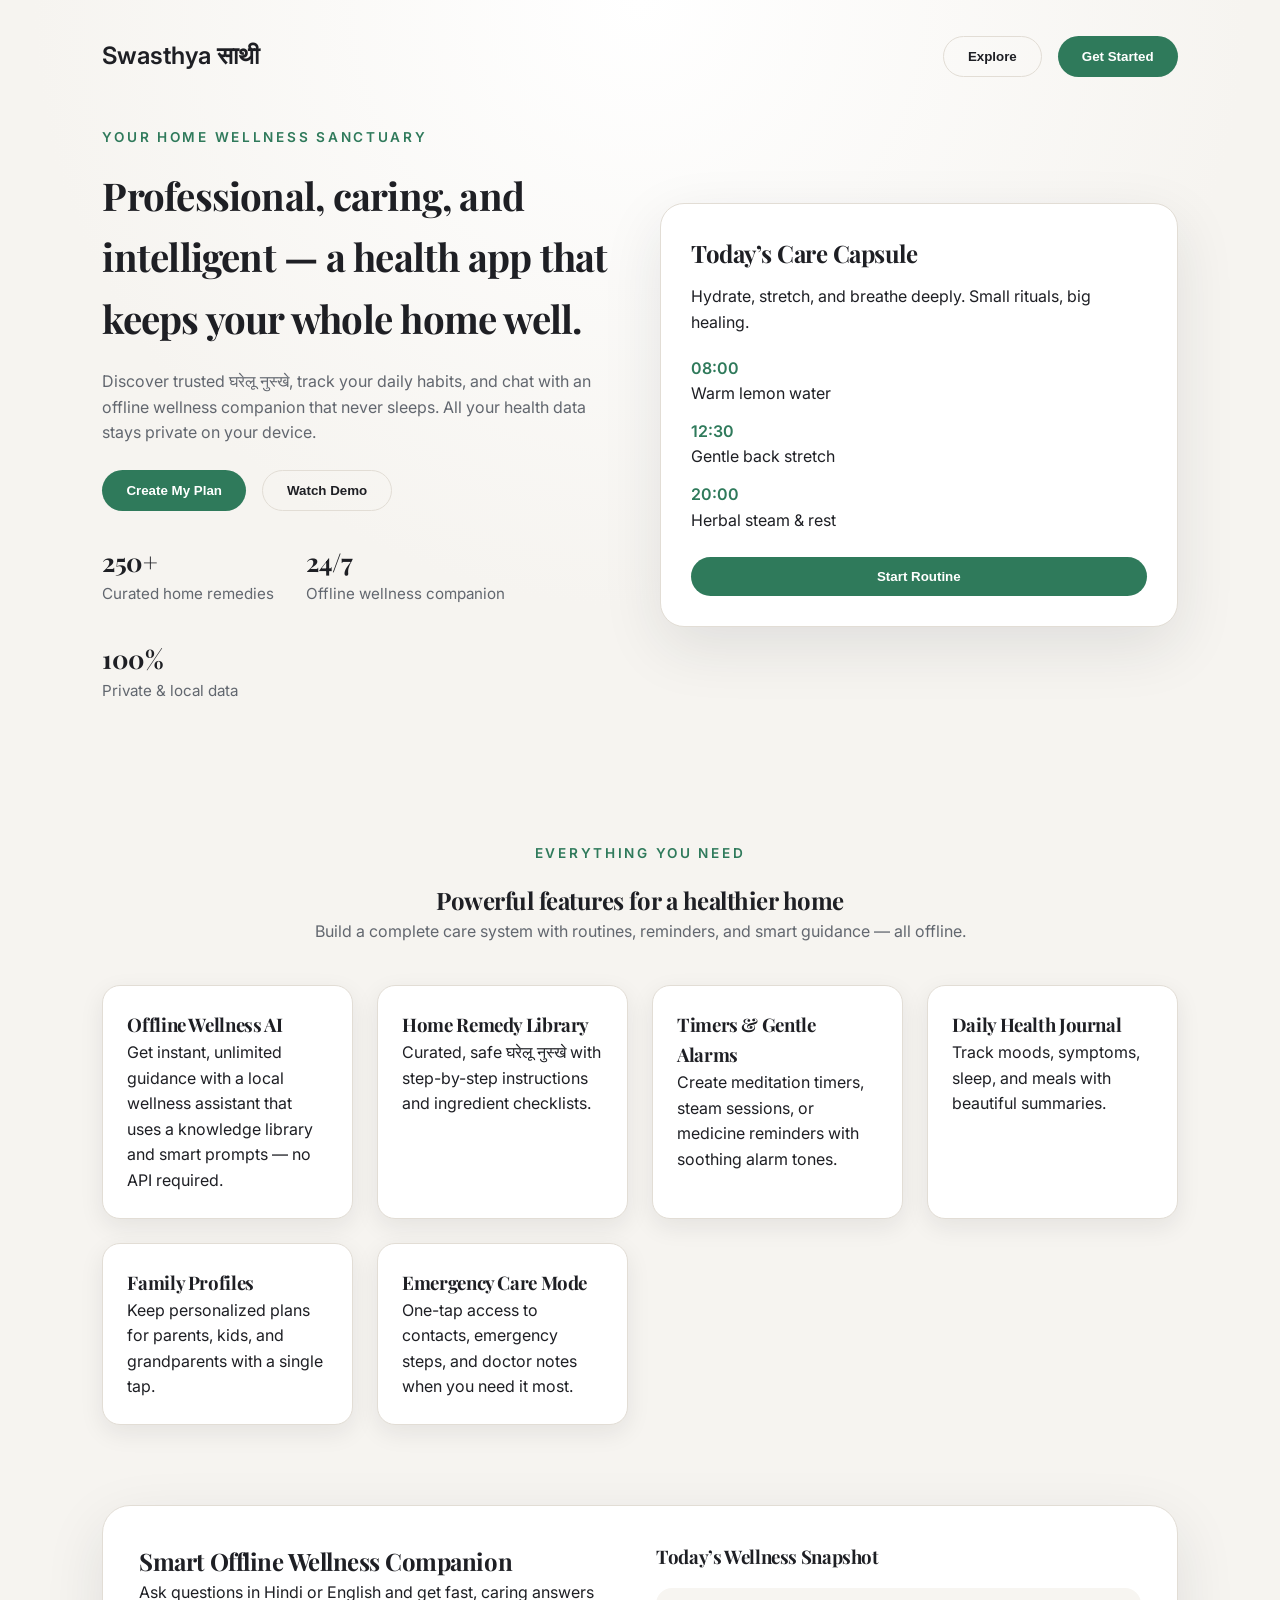
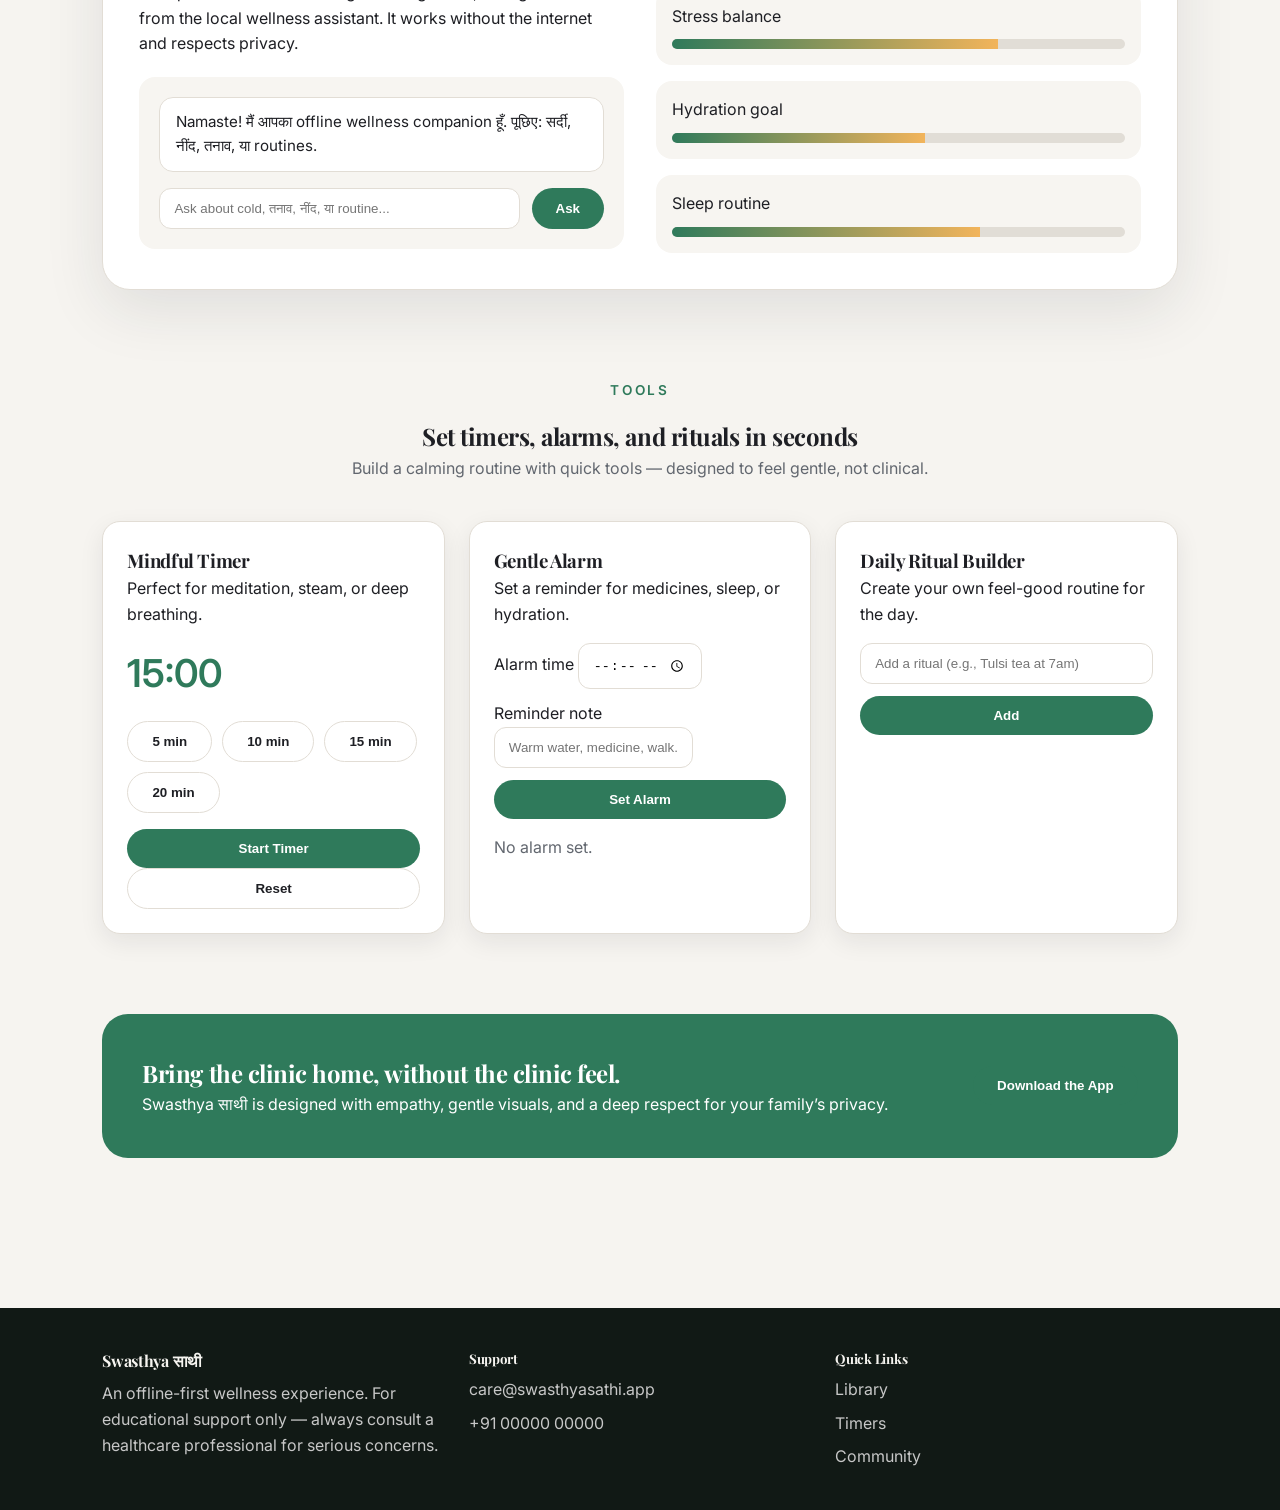
==== index.html @ d4b66314 "Add offline-first health app landing page" ====
<!DOCTYPE html>
<html lang="en">
  <head>
    <meta charset="UTF-8" />
    <meta name="viewport" content="width=device-width, initial-scale=1.0" />
    <title>Swasthya साथी • Home Wellness Hub</title>
    <link rel="stylesheet" href="styles.css" />
    <link rel="preconnect" href="https://fonts.googleapis.com" />
    <link rel="preconnect" href="https://fonts.gstatic.com" crossorigin />
    <link
      href="https://fonts.googleapis.com/css2?family=Inter:wght@300;400;500;600;700&family=Playfair+Display:wght@500;600&display=swap"
      rel="stylesheet"
    />
  </head>
  <body>
    <header class="hero">
      <nav class="nav">
        <div class="logo">Swasthya साथी</div>
        <div class="nav-actions">
          <button class="ghost" type="button">Explore</button>
          <button class="primary" type="button">Get Started</button>
        </div>
      </nav>
      <div class="hero-grid">
        <div class="hero-copy">
          <p class="eyebrow">Your home wellness sanctuary</p>
          <h1>
            Professional, caring, and intelligent — a health app that keeps your whole
            home well.
          </h1>
          <p class="subhead">
            Discover trusted घरेलू नुस्खे, track your daily habits, and chat with an
            offline wellness companion that never sleeps. All your health data stays
            private on your device.
          </p>
          <div class="hero-actions">
            <button class="primary" type="button">Create My Plan</button>
            <button class="ghost" type="button">Watch Demo</button>
          </div>
          <div class="hero-stats">
            <div>
              <h3>250+ </h3>
              <p>Curated home remedies</p>
            </div>
            <div>
              <h3>24/7</h3>
              <p>Offline wellness companion</p>
            </div>
            <div>
              <h3>100%</h3>
              <p>Private &amp; local data</p>
            </div>
          </div>
        </div>
        <div class="hero-card">
          <h2>Today’s Care Capsule</h2>
          <p>Hydrate, stretch, and breathe deeply. Small rituals, big healing.</p>
          <div class="capsule-grid">
            <div>
              <span>08:00</span>
              <p>Warm lemon water</p>
            </div>
            <div>
              <span>12:30</span>
              <p>Gentle back stretch</p>
            </div>
            <div>
              <span>20:00</span>
              <p>Herbal steam &amp; rest</p>
            </div>
          </div>
          <button class="primary full" type="button">Start Routine</button>
        </div>
      </div>
    </header>

    <main>
      <section class="features">
        <div class="section-heading">
          <p class="eyebrow">Everything you need</p>
          <h2>Powerful features for a healthier home</h2>
          <p>
            Build a complete care system with routines, reminders, and smart guidance —
            all offline.
          </p>
        </div>
        <div class="feature-grid">
          <article>
            <h3>Offline Wellness AI</h3>
            <p>
              Get instant, unlimited guidance with a local wellness assistant that uses
              a knowledge library and smart prompts — no API required.
            </p>
          </article>
          <article>
            <h3>Home Remedy Library</h3>
            <p>
              Curated, safe घरेलू नुस्खे with step-by-step instructions and ingredient
              checklists.
            </p>
          </article>
          <article>
            <h3>Timers &amp; Gentle Alarms</h3>
            <p>
              Create meditation timers, steam sessions, or medicine reminders with
              soothing alarm tones.
            </p>
          </article>
          <article>
            <h3>Daily Health Journal</h3>
            <p>
              Track moods, symptoms, sleep, and meals with beautiful summaries.
            </p>
          </article>
          <article>
            <h3>Family Profiles</h3>
            <p>
              Keep personalized plans for parents, kids, and grandparents with a single
              tap.
            </p>
          </article>
          <article>
            <h3>Emergency Care Mode</h3>
            <p>
              One-tap access to contacts, emergency steps, and doctor notes when you
              need it most.
            </p>
          </article>
        </div>
      </section>

      <section class="experience">
        <div class="experience-panel">
          <div>
            <h2>Smart Offline Wellness Companion</h2>
            <p>
              Ask questions in Hindi or English and get fast, caring answers from the
              local wellness assistant. It works without the internet and respects
              privacy.
            </p>
            <div class="assistant" id="assistant">
              <div class="assistant-log" id="assistantLog"></div>
              <form class="assistant-form" id="assistantForm">
                <input
                  type="text"
                  id="assistantInput"
                  placeholder="Ask about cold, तनाव, नींद, या routine..."
                  aria-label="Ask the wellness assistant"
                />
                <button class="primary" type="submit">Ask</button>
              </form>
            </div>
          </div>
          <div class="insights">
            <h3>Today’s Wellness Snapshot</h3>
            <div class="insight-card">
              <p>Stress balance</p>
              <div class="progress">
                <span style="width: 72%"></span>
              </div>
            </div>
            <div class="insight-card">
              <p>Hydration goal</p>
              <div class="progress">
                <span style="width: 56%"></span>
              </div>
            </div>
            <div class="insight-card">
              <p>Sleep routine</p>
              <div class="progress">
                <span style="width: 68%"></span>
              </div>
            </div>
          </div>
        </div>
      </section>

      <section class="tools" id="tools">
        <div class="section-heading">
          <p class="eyebrow">Tools</p>
          <h2>Set timers, alarms, and rituals in seconds</h2>
          <p>
            Build a calming routine with quick tools — designed to feel gentle, not
            clinical.
          </p>
        </div>
        <div class="tools-grid">
          <div class="tool-card">
            <h3>Mindful Timer</h3>
            <p>Perfect for meditation, steam, or deep breathing.</p>
            <div class="timer-display" id="timerDisplay">15:00</div>
            <div class="timer-controls">
              <button class="ghost" type="button" data-time="5">5 min</button>
              <button class="ghost" type="button" data-time="10">10 min</button>
              <button class="ghost" type="button" data-time="15">15 min</button>
              <button class="ghost" type="button" data-time="20">20 min</button>
            </div>
            <button class="primary full" id="startTimer" type="button">
              Start Timer
            </button>
            <button class="ghost full" id="resetTimer" type="button">
              Reset
            </button>
          </div>
          <div class="tool-card">
            <h3>Gentle Alarm</h3>
            <p>Set a reminder for medicines, sleep, or hydration.</p>
            <form class="alarm-form" id="alarmForm">
              <label>
                Alarm time
                <input type="time" id="alarmTime" required />
              </label>
              <label>
                Reminder note
                <input
                  type="text"
                  id="alarmLabel"
                  placeholder="Warm water, medicine, walk..."
                />
              </label>
              <button class="primary full" type="submit">Set Alarm</button>
            </form>
            <div class="alarm-status" id="alarmStatus">No alarm set.</div>
          </div>
          <div class="tool-card">
            <h3>Daily Ritual Builder</h3>
            <p>Create your own feel-good routine for the day.</p>
            <form class="ritual-form" id="ritualForm">
              <input
                type="text"
                id="ritualInput"
                placeholder="Add a ritual (e.g., Tulsi tea at 7am)"
              />
              <button class="primary" type="submit">Add</button>
            </form>
            <ul class="ritual-list" id="ritualList"></ul>
          </div>
        </div>
      </section>

      <section class="footer-cta">
        <div>
          <h2>Bring the clinic home, without the clinic feel.</h2>
          <p>
            Swasthya साथी is designed with empathy, gentle visuals, and a deep respect
            for your family’s privacy.
          </p>
        </div>
        <button class="primary" type="button">Download the App</button>
      </section>
    </main>

    <footer class="footer">
      <div>
        <h4>Swasthya साथी</h4>
        <p>
          An offline-first wellness experience. For educational support only — always
          consult a healthcare professional for serious concerns.
        </p>
      </div>
      <div>
        <h5>Support</h5>
        <p>care@swasthyasathi.app</p>
        <p>+91 00000 00000</p>
      </div>
      <div>
        <h5>Quick Links</h5>
        <p>Library</p>
        <p>Timers</p>
        <p>Community</p>
      </div>
    </footer>

    <script src="app.js"></script>
  </body>
</html>
---- styles.css ----
:root {
  color-scheme: light;
  --bg: #f6f4f0;
  --surface: #ffffff;
  --primary: #2f7a5b;
  --primary-dark: #1f5a42;
  --accent: #f2b45b;
  --text: #1e1f24;
  --muted: #62676f;
  --border: #e2ddd5;
  --shadow: 0 20px 60px rgba(31, 35, 45, 0.1);
}

* {
  box-sizing: border-box;
  margin: 0;
  padding: 0;
}

body {
  font-family: "Inter", sans-serif;
  background: var(--bg);
  color: var(--text);
  line-height: 1.6;
}

h1,
h2,
h3,
h4,
h5 {
  font-family: "Playfair Display", serif;
  letter-spacing: -0.02em;
}

.hero {
  background: radial-gradient(circle at top, #ffffff 0%, var(--bg) 60%);
  padding: 36px 8vw 80px;
}

.nav {
  display: flex;
  align-items: center;
  justify-content: space-between;
  margin-bottom: 50px;
}

.logo {
  font-size: 1.5rem;
  font-weight: 600;
}

.nav-actions {
  display: flex;
  gap: 16px;
}

button {
  border: none;
  border-radius: 999px;
  padding: 12px 24px;
  font-weight: 600;
  cursor: pointer;
  transition: transform 0.2s ease, box-shadow 0.2s ease;
}

button:focus {
  outline: 2px solid rgba(47, 122, 91, 0.4);
  outline-offset: 2px;
}

button:hover {
  transform: translateY(-1px);
  box-shadow: 0 12px 24px rgba(31, 35, 45, 0.12);
}

.primary {
  background: var(--primary);
  color: white;
}

.ghost {
  background: transparent;
  border: 1px solid var(--border);
  color: var(--text);
}

.full {
  width: 100%;
}

.hero-grid {
  display: grid;
  grid-template-columns: repeat(auto-fit, minmax(280px, 1fr));
  gap: 40px;
  align-items: center;
}

.eyebrow {
  text-transform: uppercase;
  font-size: 0.85rem;
  letter-spacing: 0.2em;
  color: var(--primary);
  margin-bottom: 16px;
  font-weight: 600;
}

.hero-copy h1 {
  font-size: clamp(2.4rem, 3vw, 3.6rem);
  margin-bottom: 20px;
}

.subhead {
  color: var(--muted);
  max-width: 540px;
  margin-bottom: 24px;
}

.hero-actions {
  display: flex;
  gap: 16px;
  margin-bottom: 30px;
}

.hero-stats {
  display: flex;
  gap: 32px;
  flex-wrap: wrap;
}

.hero-stats h3 {
  font-size: 1.6rem;
}

.hero-stats p {
  color: var(--muted);
  font-size: 0.95rem;
}

.hero-card {
  background: var(--surface);
  padding: 30px;
  border-radius: 24px;
  box-shadow: var(--shadow);
  border: 1px solid var(--border);
}

.hero-card h2 {
  margin-bottom: 12px;
}

.capsule-grid {
  display: grid;
  gap: 12px;
  margin: 20px 0 24px;
}

.capsule-grid span {
  font-weight: 600;
  color: var(--primary);
}

main {
  padding: 0 8vw 80px;
}

.section-heading {
  text-align: center;
  max-width: 700px;
  margin: 0 auto 40px;
}

.section-heading p:last-child {
  color: var(--muted);
}

.features {
  margin-top: 60px;
}

.feature-grid {
  display: grid;
  grid-template-columns: repeat(auto-fit, minmax(220px, 1fr));
  gap: 24px;
}

.feature-grid article {
  background: var(--surface);
  padding: 24px;
  border-radius: 18px;
  border: 1px solid var(--border);
  box-shadow: 0 8px 24px rgba(30, 31, 36, 0.08);
}

.experience {
  margin-top: 80px;
}

.experience-panel {
  display: grid;
  grid-template-columns: repeat(auto-fit, minmax(280px, 1fr));
  gap: 32px;
  background: var(--surface);
  border-radius: 28px;
  padding: 36px;
  border: 1px solid var(--border);
  box-shadow: var(--shadow);
}

.assistant {
  margin-top: 20px;
  background: #f7f5f1;
  padding: 20px;
  border-radius: 16px;
}

.assistant-log {
  max-height: 220px;
  overflow-y: auto;
  display: flex;
  flex-direction: column;
  gap: 12px;
  margin-bottom: 16px;
}

.assistant-entry {
  padding: 12px 16px;
  border-radius: 14px;
  font-size: 0.95rem;
}

.assistant-entry.user {
  background: #e3f0ea;
  align-self: flex-end;
}

.assistant-entry.bot {
  background: #fff;
  border: 1px solid var(--border);
}

.assistant-form {
  display: flex;
  gap: 12px;
}

.assistant-form input {
  flex: 1;
  padding: 12px 14px;
  border-radius: 12px;
  border: 1px solid var(--border);
  background: #fff;
}

.insights {
  display: grid;
  gap: 16px;
}

.insight-card {
  background: #f7f5f1;
  border-radius: 16px;
  padding: 16px;
}

.progress {
  height: 10px;
  background: #e1ddd6;
  border-radius: 999px;
  overflow: hidden;
  margin-top: 10px;
}

.progress span {
  display: block;
  height: 100%;
  background: linear-gradient(90deg, var(--primary), var(--accent));
}

.tools {
  margin-top: 90px;
}

.tools-grid {
  display: grid;
  grid-template-columns: repeat(auto-fit, minmax(240px, 1fr));
  gap: 24px;
}

.tool-card {
  background: var(--surface);
  padding: 24px;
  border-radius: 18px;
  border: 1px solid var(--border);
  box-shadow: 0 8px 24px rgba(30, 31, 36, 0.08);
}

.timer-display {
  font-size: 2.4rem;
  font-weight: 600;
  margin: 16px 0;
  color: var(--primary);
}

.timer-controls {
  display: flex;
  gap: 10px;
  flex-wrap: wrap;
  margin-bottom: 16px;
}

.alarm-form,
.ritual-form {
  display: grid;
  gap: 12px;
  margin-top: 16px;
}

.alarm-form input,
.ritual-form input {
  padding: 12px 14px;
  border-radius: 12px;
  border: 1px solid var(--border);
}

.alarm-status {
  margin-top: 16px;
  color: var(--muted);
}

.ritual-list {
  list-style: none;
  margin-top: 16px;
  display: grid;
  gap: 10px;
}

.ritual-list li {
  background: #f7f5f1;
  padding: 10px 14px;
  border-radius: 12px;
  display: flex;
  justify-content: space-between;
  align-items: center;
}

.ritual-list button {
  padding: 6px 12px;
  font-size: 0.85rem;
}

.footer-cta {
  margin-top: 80px;
  background: var(--primary);
  color: white;
  padding: 40px;
  border-radius: 26px;
  display: flex;
  align-items: center;
  justify-content: space-between;
  gap: 20px;
}

.footer {
  margin-top: 70px;
  padding: 40px 8vw;
  background: #111915;
  color: #f6f4f0;
  display: grid;
  grid-template-columns: repeat(auto-fit, minmax(200px, 1fr));
  gap: 24px;
}

.footer p {
  color: #c7c7c7;
  margin-top: 8px;
}

@media (max-width: 768px) {
  .hero-actions,
  .nav-actions {
    flex-direction: column;
    align-items: flex-start;
  }

  .footer-cta {
    flex-direction: column;
    align-items: flex-start;
  }

  .assistant-form {
    flex-direction: column;
  }
}
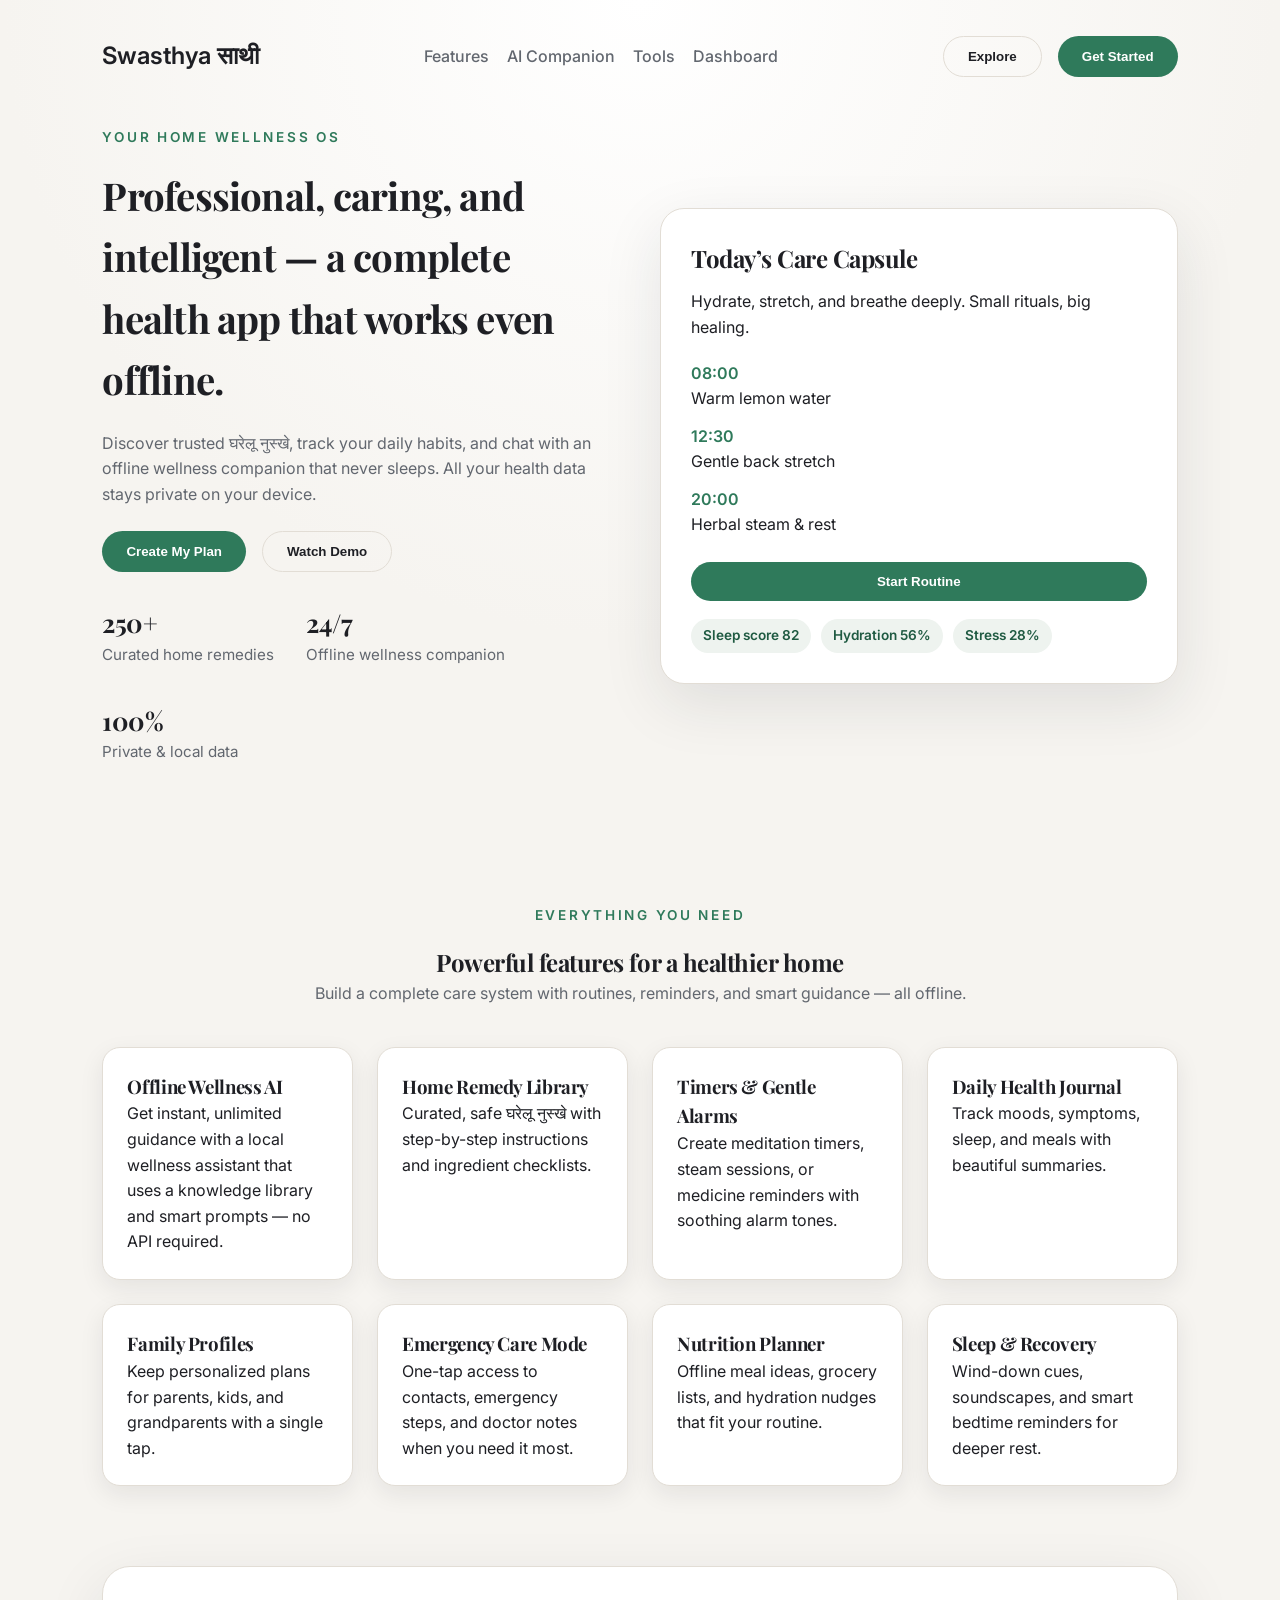
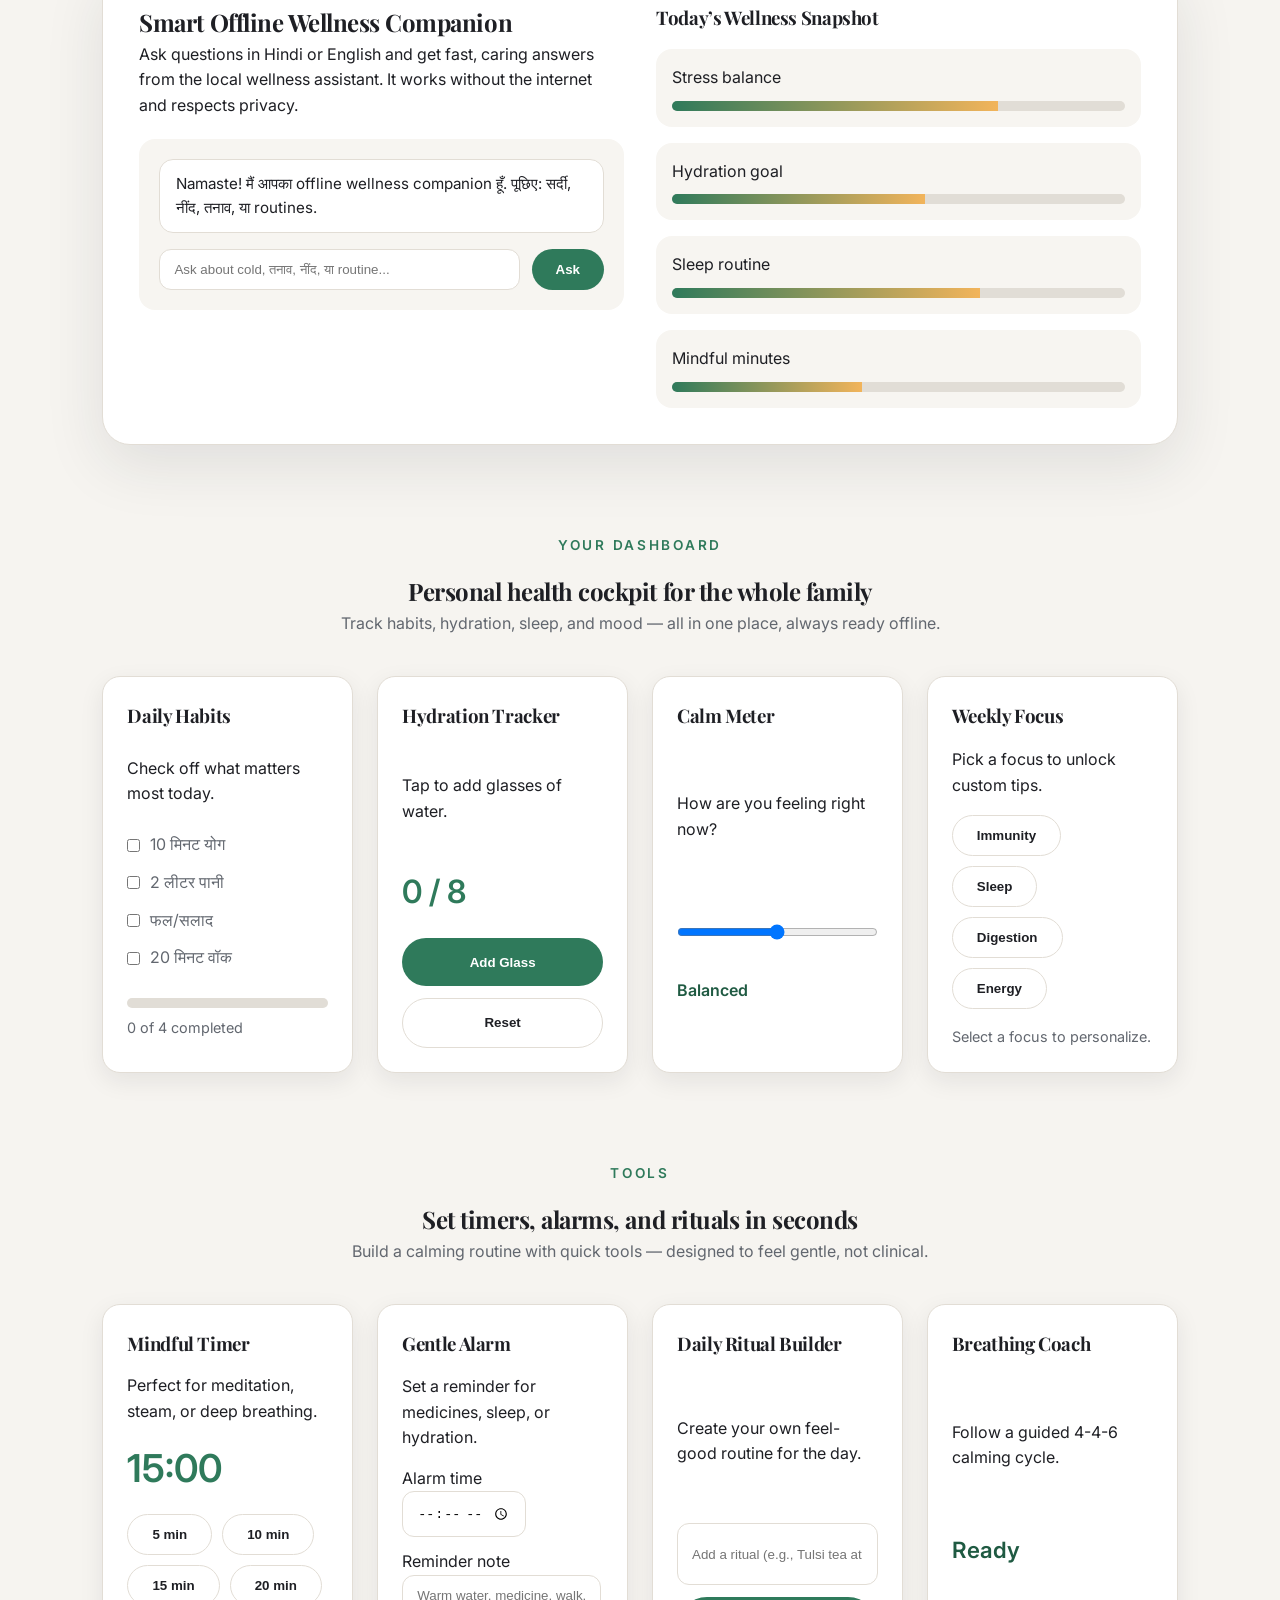
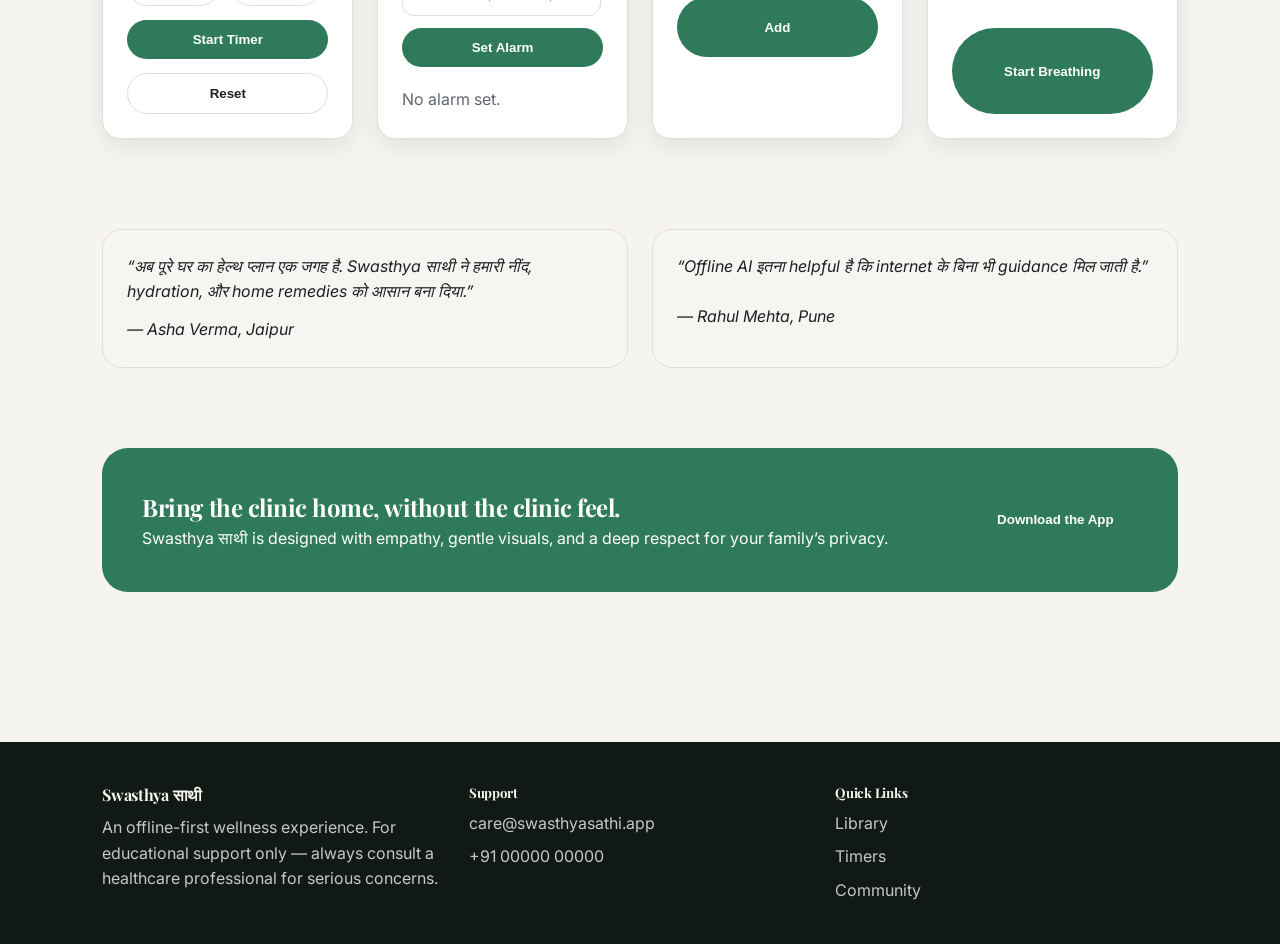
==== commit 6b6a6fbc: "Enhance health app layout and interactivity" ====
--- a/index.html
+++ b/index.html
@@ -3,7 +3,7 @@
   <head>
     <meta charset="UTF-8" />
     <meta name="viewport" content="width=device-width, initial-scale=1.0" />
-    <title>Swasthya साथी • Home Wellness Hub</title>
+    <title>Swasthya साथी • Home Wellness OS</title>
     <link rel="stylesheet" href="styles.css" />
     <link rel="preconnect" href="https://fonts.googleapis.com" />
     <link rel="preconnect" href="https://fonts.gstatic.com" crossorigin />
@@ -16,6 +16,12 @@
     <header class="hero">
       <nav class="nav">
         <div class="logo">Swasthya साथी</div>
+        <div class="nav-links">
+          <a href="#features">Features</a>
+          <a href="#assistant">AI Companion</a>
+          <a href="#tools">Tools</a>
+          <a href="#dashboard">Dashboard</a>
+        </div>
         <div class="nav-actions">
           <button class="ghost" type="button">Explore</button>
           <button class="primary" type="button">Get Started</button>
@@ -23,10 +29,10 @@
       </nav>
       <div class="hero-grid">
         <div class="hero-copy">
-          <p class="eyebrow">Your home wellness sanctuary</p>
+          <p class="eyebrow">Your home wellness OS</p>
           <h1>
-            Professional, caring, and intelligent — a health app that keeps your whole
-            home well.
+            Professional, caring, and intelligent — a complete health app that works
+            even offline.
           </h1>
           <p class="subhead">
             Discover trusted घरेलू नुस्खे, track your daily habits, and chat with an
@@ -70,12 +76,17 @@
             </div>
           </div>
           <button class="primary full" type="button">Start Routine</button>
+          <div class="pill-row">
+            <span>Sleep score 82</span>
+            <span>Hydration 56%</span>
+            <span>Stress 28%</span>
+          </div>
         </div>
       </div>
     </header>
 
     <main>
-      <section class="features">
+      <section class="features" id="features">
         <div class="section-heading">
           <p class="eyebrow">Everything you need</p>
           <h2>Powerful features for a healthier home</h2>
@@ -126,10 +137,23 @@
               need it most.
             </p>
           </article>
-        </div>
-      </section>
-
-      <section class="experience">
+          <article>
+            <h3>Nutrition Planner</h3>
+            <p>
+              Offline meal ideas, grocery lists, and hydration nudges that fit your
+              routine.
+            </p>
+          </article>
+          <article>
+            <h3>Sleep &amp; Recovery</h3>
+            <p>
+              Wind-down cues, soundscapes, and smart bedtime reminders for deeper rest.
+            </p>
+          </article>
+        </div>
+      </section>
+
+      <section class="experience" id="assistant">
         <div class="experience-panel">
           <div>
             <h2>Smart Offline Wellness Companion</h2>
@@ -138,7 +162,7 @@
               local wellness assistant. It works without the internet and respects
               privacy.
             </p>
-            <div class="assistant" id="assistant">
+            <div class="assistant">
               <div class="assistant-log" id="assistantLog"></div>
               <form class="assistant-form" id="assistantForm">
                 <input
@@ -171,6 +195,73 @@
                 <span style="width: 68%"></span>
               </div>
             </div>
+            <div class="insight-card">
+              <p>Mindful minutes</p>
+              <div class="progress">
+                <span style="width: 42%"></span>
+              </div>
+            </div>
+          </div>
+        </div>
+      </section>
+
+      <section class="dashboard" id="dashboard">
+        <div class="section-heading">
+          <p class="eyebrow">Your Dashboard</p>
+          <h2>Personal health cockpit for the whole family</h2>
+          <p>
+            Track habits, hydration, sleep, and mood — all in one place, always ready
+            offline.
+          </p>
+        </div>
+        <div class="dashboard-grid">
+          <div class="dashboard-card">
+            <h3>Daily Habits</h3>
+            <p>Check off what matters most today.</p>
+            <div class="habit-list" id="habitList">
+              <label><input type="checkbox" /> 10 मिनट योग</label>
+              <label><input type="checkbox" /> 2 लीटर पानी</label>
+              <label><input type="checkbox" /> फल/सलाद</label>
+              <label><input type="checkbox" /> 20 मिनट वॉक</label>
+            </div>
+            <div class="habit-progress">
+              <div class="progress">
+                <span id="habitProgress" style="width: 0%"></span>
+              </div>
+              <p id="habitLabel">0 of 4 completed</p>
+            </div>
+          </div>
+          <div class="dashboard-card">
+            <h3>Hydration Tracker</h3>
+            <p>Tap to add glasses of water.</p>
+            <div class="hydration">
+              <div class="hydration-count" id="hydrationCount">0 / 8</div>
+              <button class="primary" id="addWater" type="button">Add Glass</button>
+              <button class="ghost" id="resetWater" type="button">Reset</button>
+            </div>
+          </div>
+          <div class="dashboard-card">
+            <h3>Calm Meter</h3>
+            <p>How are you feeling right now?</p>
+            <input
+              type="range"
+              min="1"
+              max="5"
+              value="3"
+              id="moodRange"
+            />
+            <div class="mood-label" id="moodLabel">Balanced</div>
+          </div>
+          <div class="dashboard-card">
+            <h3>Weekly Focus</h3>
+            <p>Pick a focus to unlock custom tips.</p>
+            <div class="focus-tags" id="focusTags">
+              <button type="button" class="ghost">Immunity</button>
+              <button type="button" class="ghost">Sleep</button>
+              <button type="button" class="ghost">Digestion</button>
+              <button type="button" class="ghost">Energy</button>
+            </div>
+            <p class="focus-note" id="focusNote">Select a focus to personalize.</p>
           </div>
         </div>
       </section>
@@ -235,6 +326,30 @@
             </form>
             <ul class="ritual-list" id="ritualList"></ul>
           </div>
+          <div class="tool-card">
+            <h3>Breathing Coach</h3>
+            <p>Follow a guided 4-4-6 calming cycle.</p>
+            <div class="breath-timer" id="breathTimer">Ready</div>
+            <button class="primary full" id="startBreath" type="button">
+              Start Breathing
+            </button>
+          </div>
+        </div>
+      </section>
+
+      <section class="testimonial">
+        <div class="testimonial-card">
+          <p>
+            “अब पूरे घर का हेल्थ प्लान एक जगह है. Swasthya साथी ने हमारी नींद,
+            hydration, और home remedies को आसान बना दिया.”
+          </p>
+          <span>— Asha Verma, Jaipur</span>
+        </div>
+        <div class="testimonial-card">
+          <p>
+            “Offline AI इतना helpful है कि internet के बिना भी guidance मिल जाती है.”
+          </p>
+          <span>— Rahul Mehta, Pune</span>
         </div>
       </section>
 
--- a/styles.css
+++ b/styles.css
@@ -33,21 +33,39 @@
   letter-spacing: -0.02em;
 }
 
+a {
+  color: inherit;
+  text-decoration: none;
+  font-weight: 500;
+}
+
+a:hover {
+  color: var(--primary);
+}
+
 .hero {
   background: radial-gradient(circle at top, #ffffff 0%, var(--bg) 60%);
   padding: 36px 8vw 80px;
 }
 
 .nav {
-  display: flex;
+  display: grid;
+  grid-template-columns: auto 1fr auto;
   align-items: center;
-  justify-content: space-between;
+  gap: 20px;
   margin-bottom: 50px;
 }
 
 .logo {
   font-size: 1.5rem;
   font-weight: 600;
+}
+
+.nav-links {
+  display: flex;
+  gap: 18px;
+  justify-content: center;
+  color: var(--muted);
 }
 
 .nav-actions {
@@ -160,13 +178,29 @@
   color: var(--primary);
 }
 
+.pill-row {
+  margin-top: 18px;
+  display: flex;
+  gap: 10px;
+  flex-wrap: wrap;
+}
+
+.pill-row span {
+  background: #eef3ef;
+  color: var(--primary-dark);
+  padding: 6px 12px;
+  border-radius: 999px;
+  font-size: 0.85rem;
+  font-weight: 600;
+}
+
 main {
   padding: 0 8vw 80px;
 }
 
 .section-heading {
   text-align: center;
-  max-width: 700px;
+  max-width: 760px;
   margin: 0 auto 40px;
 }
 
@@ -277,6 +311,77 @@
   background: linear-gradient(90deg, var(--primary), var(--accent));
 }
 
+.dashboard {
+  margin-top: 90px;
+}
+
+.dashboard-grid {
+  display: grid;
+  grid-template-columns: repeat(auto-fit, minmax(240px, 1fr));
+  gap: 24px;
+}
+
+.dashboard-card {
+  background: var(--surface);
+  padding: 24px;
+  border-radius: 18px;
+  border: 1px solid var(--border);
+  box-shadow: 0 8px 24px rgba(30, 31, 36, 0.08);
+  display: grid;
+  gap: 16px;
+}
+
+.habit-list {
+  display: grid;
+  gap: 10px;
+  color: var(--muted);
+}
+
+.habit-list label {
+  display: flex;
+  gap: 10px;
+  align-items: center;
+}
+
+.habit-progress p {
+  margin-top: 8px;
+  color: var(--muted);
+  font-size: 0.9rem;
+}
+
+.hydration {
+  display: grid;
+  gap: 12px;
+}
+
+.hydration-count {
+  font-size: 2rem;
+  font-weight: 600;
+  color: var(--primary);
+}
+
+.mood-label {
+  font-weight: 600;
+  color: var(--primary-dark);
+}
+
+.focus-tags {
+  display: flex;
+  flex-wrap: wrap;
+  gap: 10px;
+}
+
+.focus-tags button.active {
+  background: var(--primary);
+  color: white;
+  border-color: transparent;
+}
+
+.focus-note {
+  color: var(--muted);
+  font-size: 0.9rem;
+}
+
 .tools {
   margin-top: 90px;
 }
@@ -293,12 +398,13 @@
   border-radius: 18px;
   border: 1px solid var(--border);
   box-shadow: 0 8px 24px rgba(30, 31, 36, 0.08);
+  display: grid;
+  gap: 14px;
 }
 
 .timer-display {
   font-size: 2.4rem;
   font-weight: 600;
-  margin: 16px 0;
   color: var(--primary);
 }
 
@@ -306,14 +412,12 @@
   display: flex;
   gap: 10px;
   flex-wrap: wrap;
-  margin-bottom: 16px;
 }
 
 .alarm-form,
 .ritual-form {
   display: grid;
   gap: 12px;
-  margin-top: 16px;
 }
 
 .alarm-form input,
@@ -324,13 +428,12 @@
 }
 
 .alarm-status {
-  margin-top: 16px;
+  margin-top: 6px;
   color: var(--muted);
 }
 
 .ritual-list {
   list-style: none;
-  margin-top: 16px;
   display: grid;
   gap: 10px;
 }
@@ -347,6 +450,29 @@
 .ritual-list button {
   padding: 6px 12px;
   font-size: 0.85rem;
+}
+
+.breath-timer {
+  font-size: 1.4rem;
+  font-weight: 600;
+  color: var(--primary-dark);
+}
+
+.testimonial {
+  margin-top: 90px;
+  display: grid;
+  grid-template-columns: repeat(auto-fit, minmax(280px, 1fr));
+  gap: 24px;
+}
+
+.testimonial-card {
+  background: #f7f5f1;
+  padding: 24px;
+  border-radius: 20px;
+  border: 1px solid var(--border);
+  font-style: italic;
+  display: grid;
+  gap: 12px;
 }
 
 .footer-cta {
@@ -376,6 +502,18 @@
   margin-top: 8px;
 }
 
+@media (max-width: 900px) {
+  .nav {
+    grid-template-columns: 1fr;
+    justify-items: start;
+  }
+
+  .nav-links {
+    flex-wrap: wrap;
+    justify-content: flex-start;
+  }
+}
+
 @media (max-width: 768px) {
   .hero-actions,
   .nav-actions {
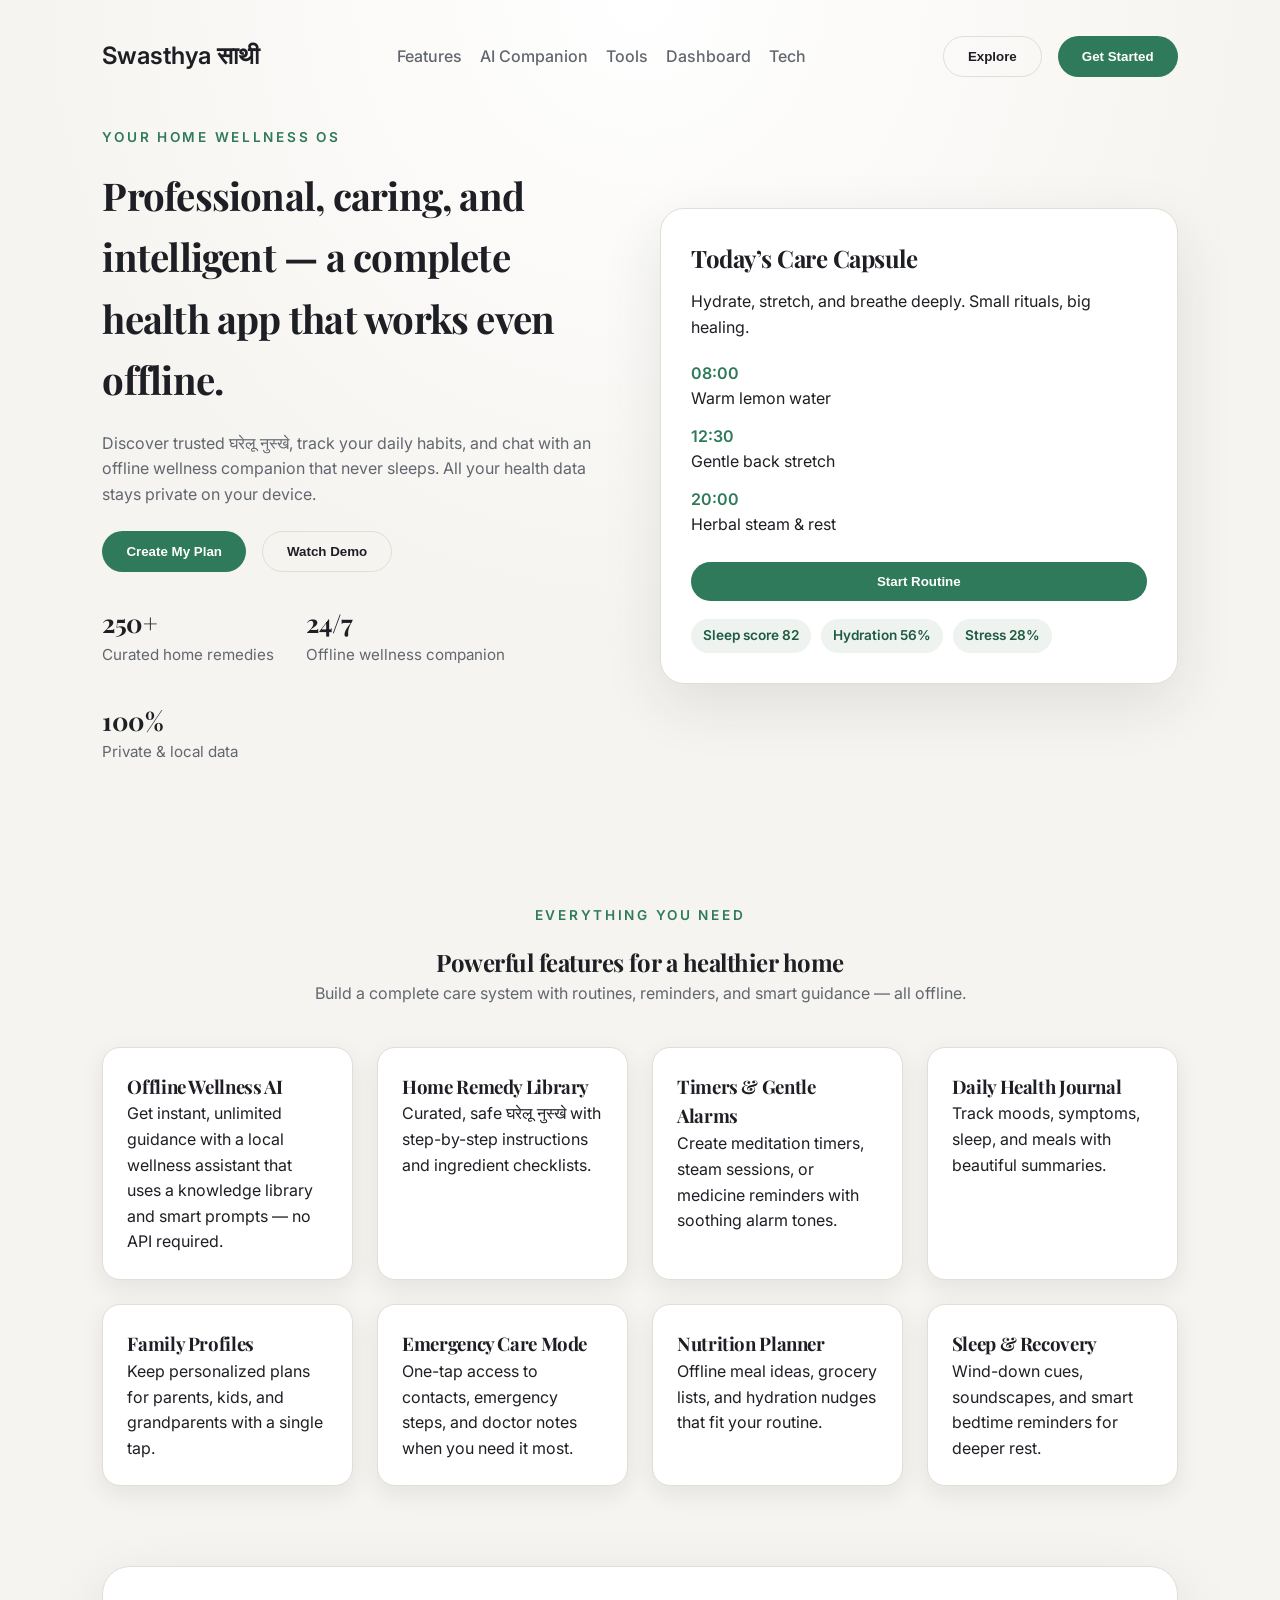
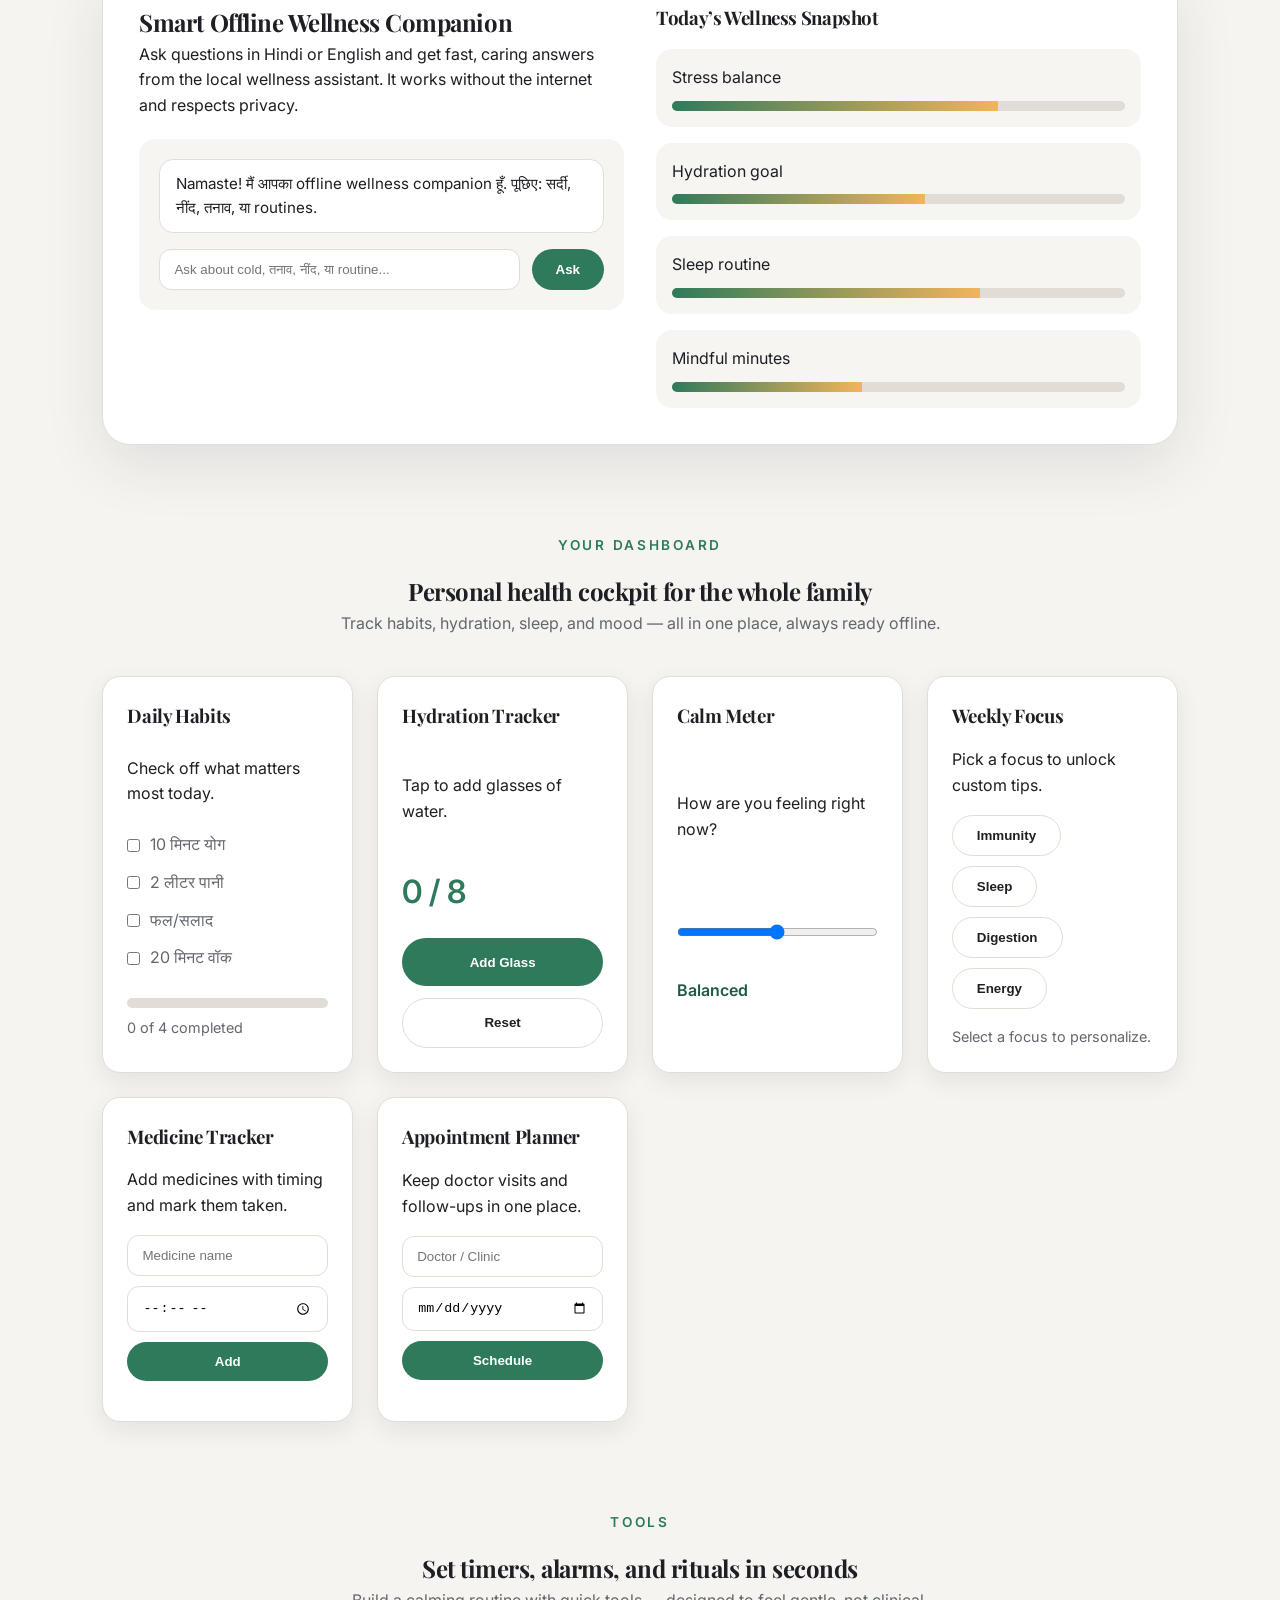
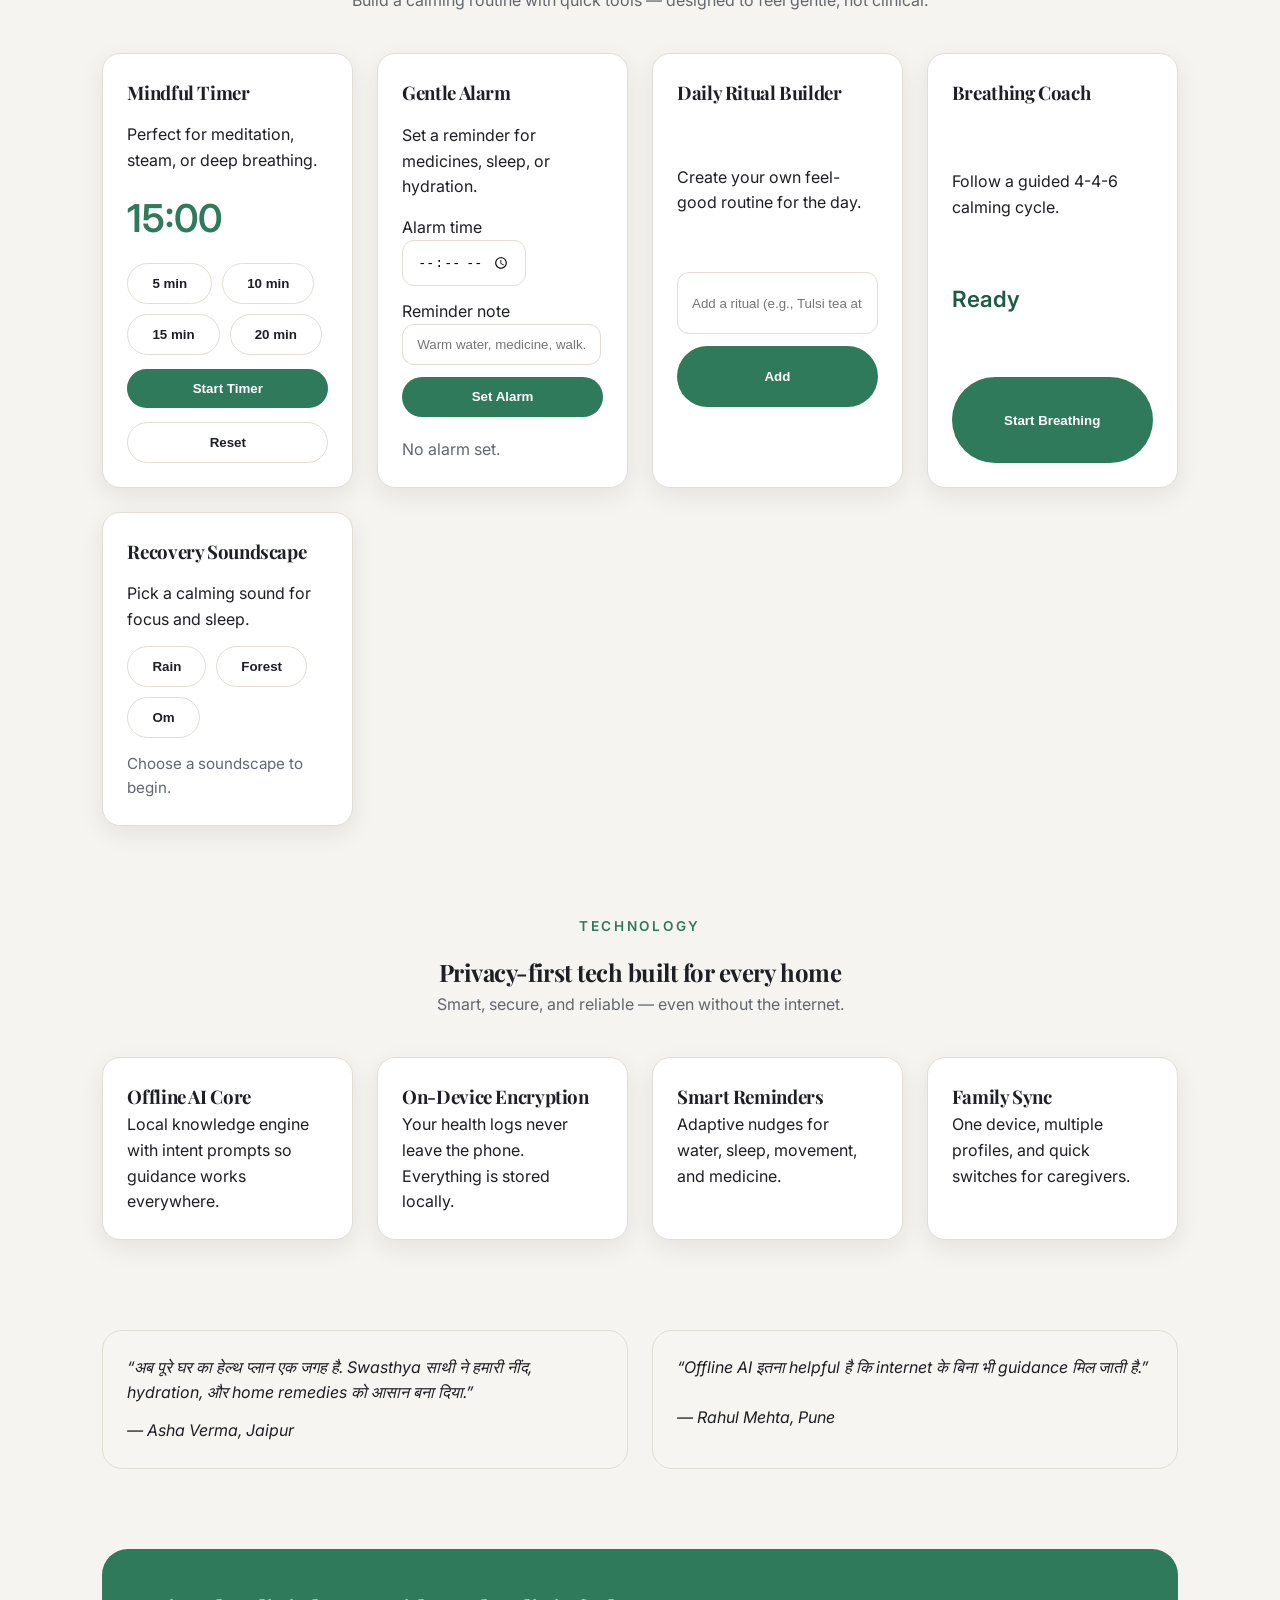
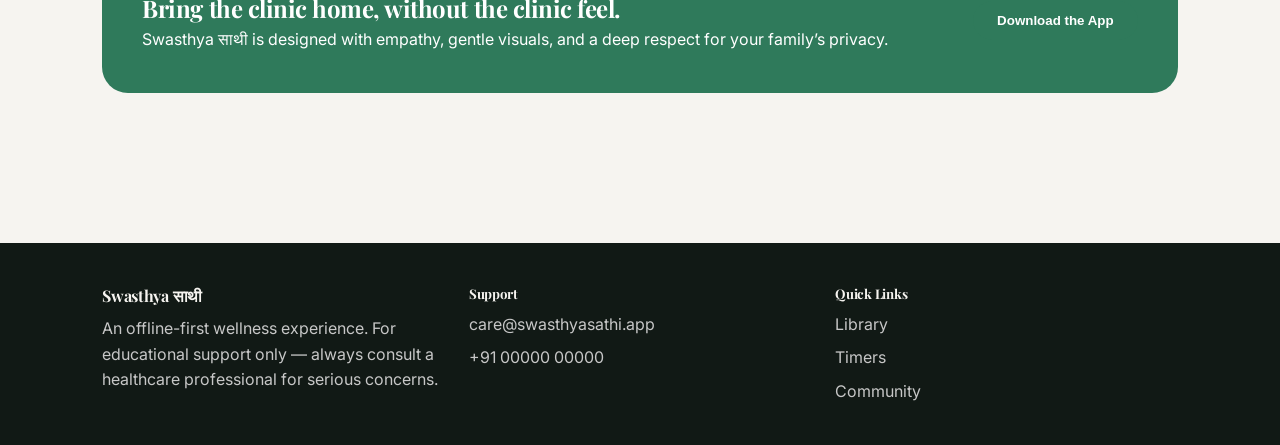
==== commit edff6710: "Add wellness features and mobile refinements" ====
--- a/index.html
+++ b/index.html
@@ -21,6 +21,7 @@
           <a href="#assistant">AI Companion</a>
           <a href="#tools">Tools</a>
           <a href="#dashboard">Dashboard</a>
+          <a href="#tech">Tech</a>
         </div>
         <div class="nav-actions">
           <button class="ghost" type="button">Explore</button>
@@ -262,6 +263,36 @@
               <button type="button" class="ghost">Energy</button>
             </div>
             <p class="focus-note" id="focusNote">Select a focus to personalize.</p>
+          </div>
+          <div class="dashboard-card">
+            <h3>Medicine Tracker</h3>
+            <p>Add medicines with timing and mark them taken.</p>
+            <form class="medicine-form" id="medicineForm">
+              <input
+                type="text"
+                id="medicineName"
+                placeholder="Medicine name"
+                required
+              />
+              <input type="time" id="medicineTime" required />
+              <button class="primary" type="submit">Add</button>
+            </form>
+            <ul class="medicine-list" id="medicineList"></ul>
+          </div>
+          <div class="dashboard-card">
+            <h3>Appointment Planner</h3>
+            <p>Keep doctor visits and follow-ups in one place.</p>
+            <form class="appointment-form" id="appointmentForm">
+              <input
+                type="text"
+                id="appointmentTitle"
+                placeholder="Doctor / Clinic"
+                required
+              />
+              <input type="date" id="appointmentDate" required />
+              <button class="primary" type="submit">Schedule</button>
+            </form>
+            <ul class="appointment-list" id="appointmentList"></ul>
           </div>
         </div>
       </section>
@@ -333,6 +364,46 @@
             <button class="primary full" id="startBreath" type="button">
               Start Breathing
             </button>
+          </div>
+          <div class="tool-card">
+            <h3>Recovery Soundscape</h3>
+            <p>Pick a calming sound for focus and sleep.</p>
+            <div class="soundscape-list" id="soundscapeList">
+              <button type="button" class="ghost" data-sound="Rain">Rain</button>
+              <button type="button" class="ghost" data-sound="Forest">Forest</button>
+              <button type="button" class="ghost" data-sound="Om">Om</button>
+            </div>
+            <div class="soundscape-status" id="soundscapeStatus">
+              Choose a soundscape to begin.
+            </div>
+          </div>
+        </div>
+      </section>
+
+      <section class="tech" id="tech">
+        <div class="section-heading">
+          <p class="eyebrow">Technology</p>
+          <h2>Privacy-first tech built for every home</h2>
+          <p>Smart, secure, and reliable — even without the internet.</p>
+        </div>
+        <div class="tech-grid">
+          <div class="tech-card">
+            <h3>Offline AI Core</h3>
+            <p>
+              Local knowledge engine with intent prompts so guidance works everywhere.
+            </p>
+          </div>
+          <div class="tech-card">
+            <h3>On-Device Encryption</h3>
+            <p>Your health logs never leave the phone. Everything is stored locally.</p>
+          </div>
+          <div class="tech-card">
+            <h3>Smart Reminders</h3>
+            <p>Adaptive nudges for water, sleep, movement, and medicine.</p>
+          </div>
+          <div class="tech-card">
+            <h3>Family Sync</h3>
+            <p>One device, multiple profiles, and quick switches for caregivers.</p>
           </div>
         </div>
       </section>
--- a/styles.css
+++ b/styles.css
@@ -382,6 +382,44 @@
   font-size: 0.9rem;
 }
 
+.medicine-form,
+.appointment-form {
+  display: grid;
+  gap: 10px;
+}
+
+.medicine-form input,
+.appointment-form input {
+  padding: 12px 14px;
+  border-radius: 12px;
+  border: 1px solid var(--border);
+}
+
+.medicine-list,
+.appointment-list {
+  list-style: none;
+  display: grid;
+  gap: 10px;
+}
+
+.medicine-list li,
+.appointment-list li {
+  background: #f7f5f1;
+  padding: 10px 14px;
+  border-radius: 12px;
+  display: flex;
+  justify-content: space-between;
+  align-items: center;
+  gap: 10px;
+  font-size: 0.95rem;
+}
+
+.medicine-list button,
+.appointment-list button {
+  padding: 6px 12px;
+  font-size: 0.85rem;
+}
+
 .tools {
   margin-top: 90px;
 }
@@ -456,6 +494,41 @@
   font-size: 1.4rem;
   font-weight: 600;
   color: var(--primary-dark);
+}
+
+.soundscape-list {
+  display: flex;
+  gap: 10px;
+  flex-wrap: wrap;
+}
+
+.soundscape-list button.active {
+  background: var(--primary);
+  color: white;
+  border-color: transparent;
+}
+
+.soundscape-status {
+  color: var(--muted);
+  font-size: 0.95rem;
+}
+
+.tech {
+  margin-top: 90px;
+}
+
+.tech-grid {
+  display: grid;
+  grid-template-columns: repeat(auto-fit, minmax(220px, 1fr));
+  gap: 24px;
+}
+
+.tech-card {
+  background: var(--surface);
+  padding: 24px;
+  border-radius: 18px;
+  border: 1px solid var(--border);
+  box-shadow: 0 8px 24px rgba(30, 31, 36, 0.08);
 }
 
 .testimonial {
@@ -515,12 +588,27 @@
 }
 
 @media (max-width: 768px) {
+  body {
+    font-size: 0.98rem;
+  }
+
+  main,
+  .hero,
+  .footer {
+    padding-left: 6vw;
+    padding-right: 6vw;
+  }
+
   .hero-actions,
   .nav-actions {
     flex-direction: column;
     align-items: flex-start;
   }
 
+  .hero-stats {
+    gap: 16px;
+  }
+
   .footer-cta {
     flex-direction: column;
     align-items: flex-start;
@@ -529,4 +617,22 @@
   .assistant-form {
     flex-direction: column;
   }
-}
+
+  .tools-grid,
+  .dashboard-grid,
+  .feature-grid,
+  .tech-grid {
+    grid-template-columns: 1fr;
+  }
+
+  .nav-links {
+    flex-wrap: wrap;
+    justify-content: flex-start;
+  }
+
+  button,
+  .ghost,
+  .primary {
+    width: 100%;
+  }
+}
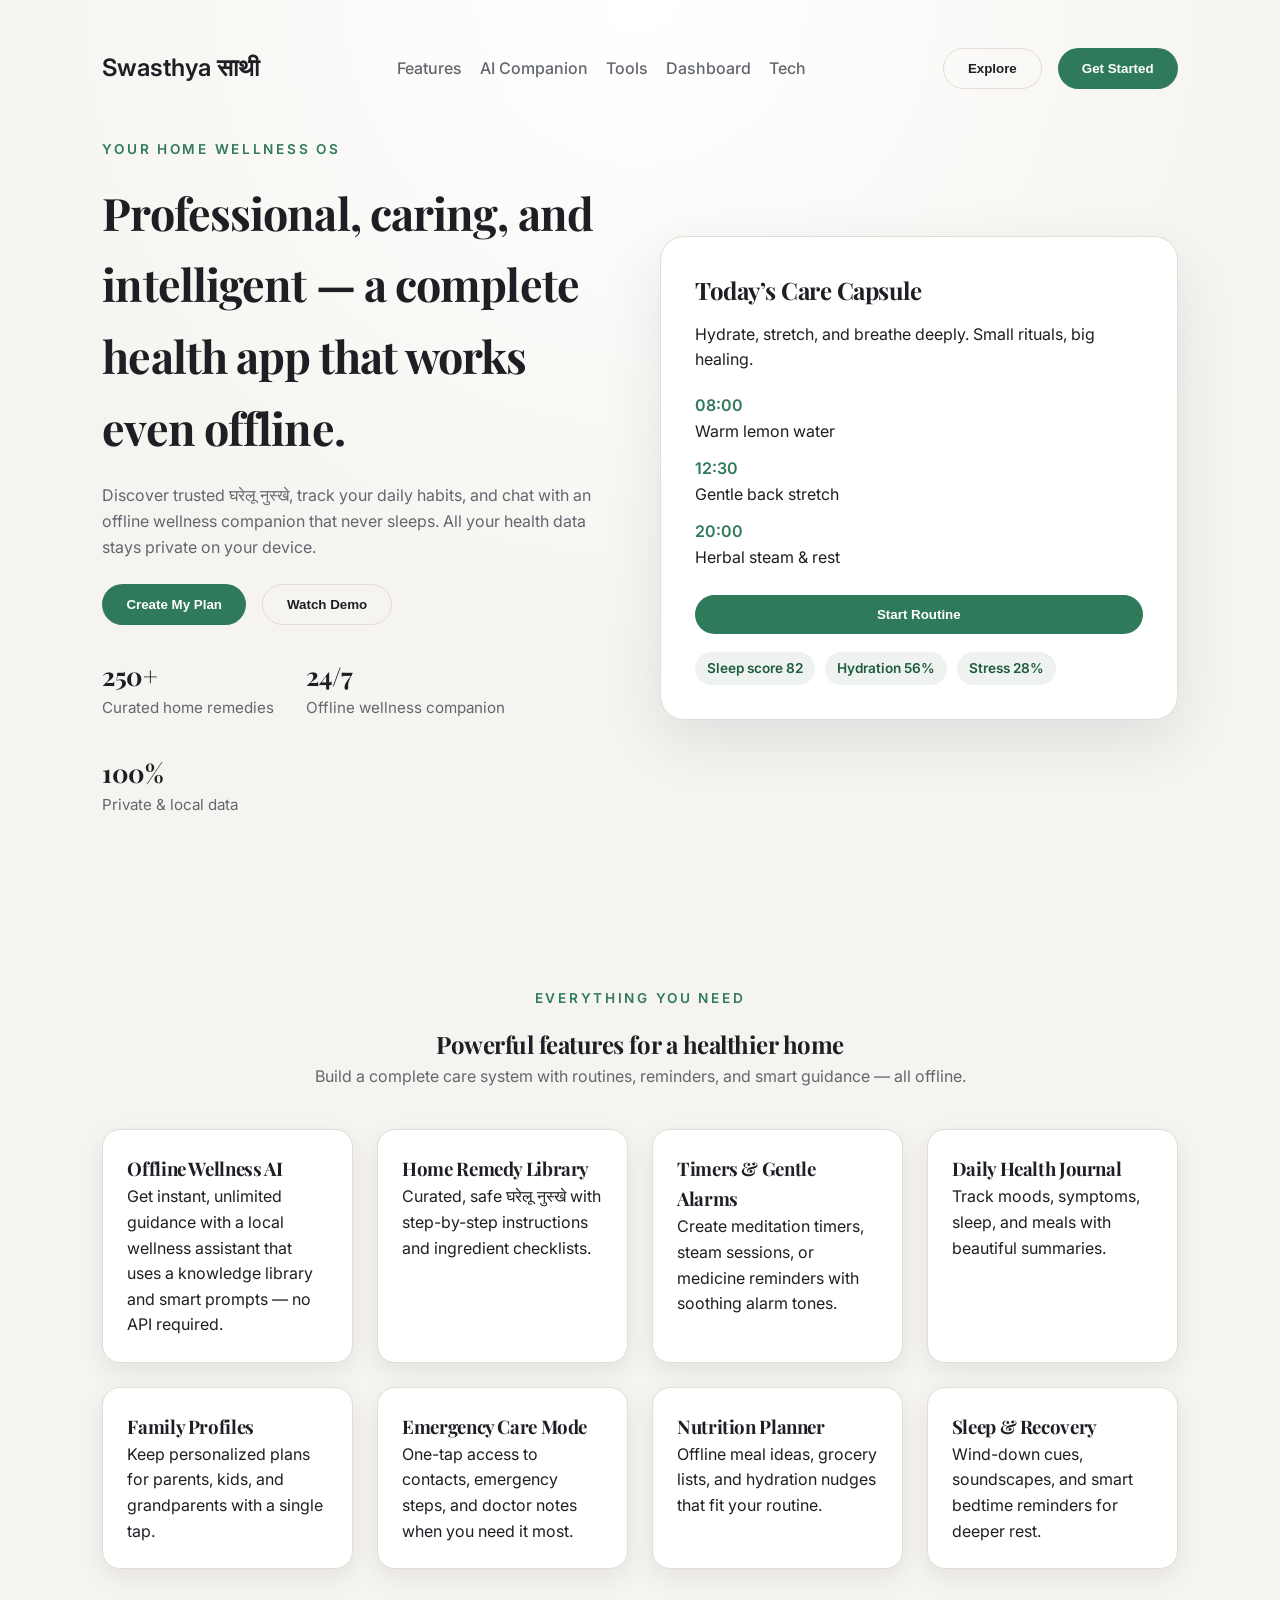
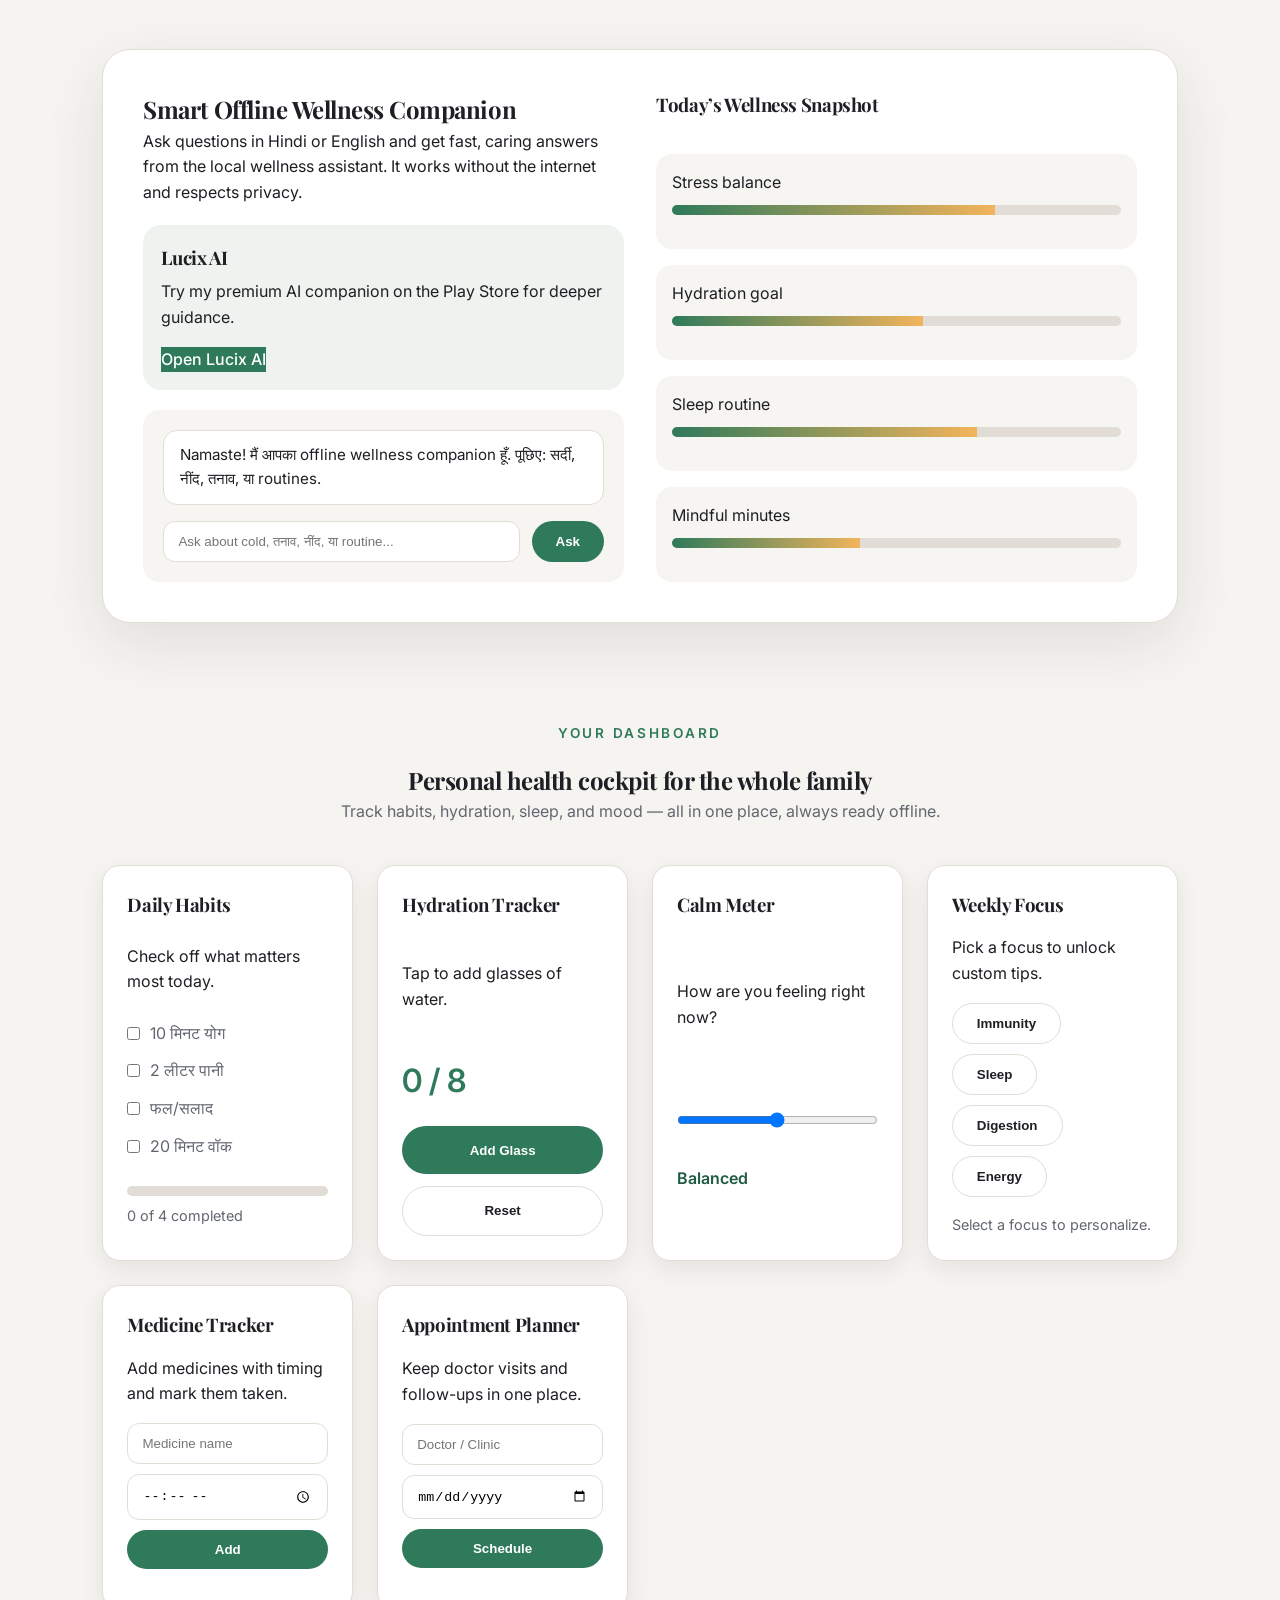
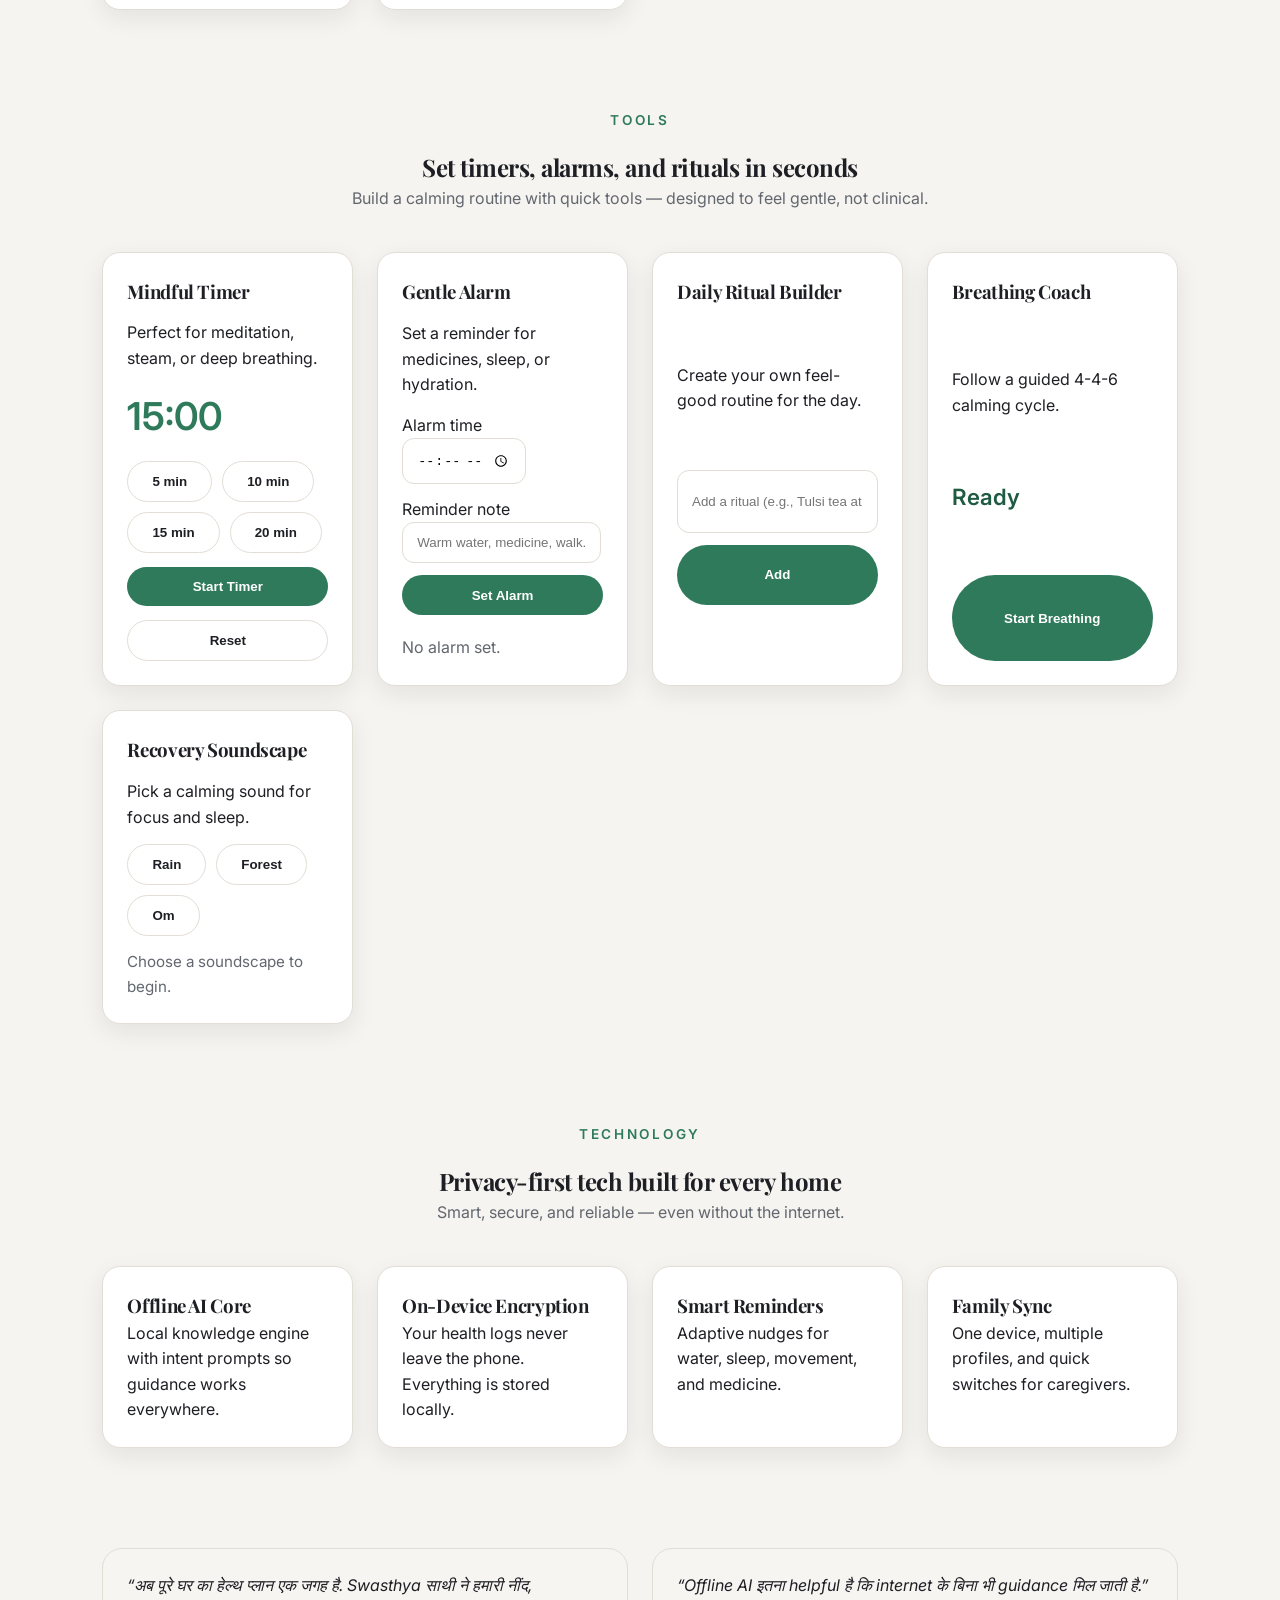
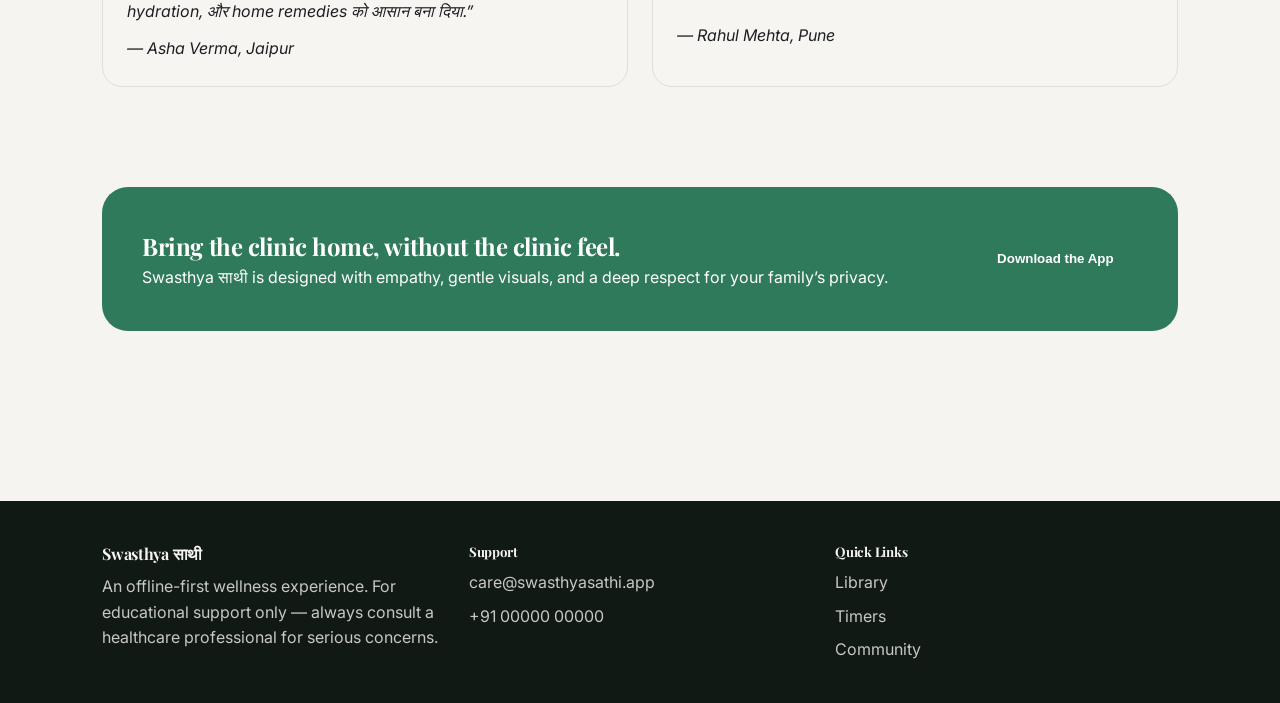
==== commit 02a35cb6: "Add Lucix AI link and enhance layout" ====
--- a/index.html
+++ b/index.html
@@ -163,6 +163,22 @@
               local wellness assistant. It works without the internet and respects
               privacy.
             </p>
+            <div class="lucix-card">
+              <div>
+                <h3>Lucix AI</h3>
+                <p>
+                  Try my premium AI companion on the Play Store for deeper guidance.
+                </p>
+              </div>
+              <a
+                class="primary"
+                href="https://play.google.com/store/search?q=Lucix%20AI&c=apps"
+                target="_blank"
+                rel="noreferrer"
+              >
+                Open Lucix AI
+              </a>
+            </div>
             <div class="assistant">
               <div class="assistant-log" id="assistantLog"></div>
               <form class="assistant-form" id="assistantForm">
--- a/styles.css
+++ b/styles.css
@@ -45,7 +45,7 @@
 
 .hero {
   background: radial-gradient(circle at top, #ffffff 0%, var(--bg) 60%);
-  padding: 36px 8vw 80px;
+  padding: 48px 8vw 100px;
 }
 
 .nav {
@@ -124,7 +124,7 @@
 }
 
 .hero-copy h1 {
-  font-size: clamp(2.4rem, 3vw, 3.6rem);
+  font-size: clamp(2.8rem, 3.4vw, 4rem);
   margin-bottom: 20px;
 }
 
@@ -157,7 +157,7 @@
 
 .hero-card {
   background: var(--surface);
-  padding: 30px;
+  padding: 34px;
   border-radius: 24px;
   box-shadow: var(--shadow);
   border: 1px solid var(--border);
@@ -195,7 +195,7 @@
 }
 
 main {
-  padding: 0 8vw 80px;
+  padding: 0 8vw 100px;
 }
 
 .section-heading {
@@ -209,7 +209,7 @@
 }
 
 .features {
-  margin-top: 60px;
+  margin-top: 70px;
 }
 
 .feature-grid {
@@ -236,9 +236,25 @@
   gap: 32px;
   background: var(--surface);
   border-radius: 28px;
-  padding: 36px;
+  padding: 40px;
   border: 1px solid var(--border);
   box-shadow: var(--shadow);
+}
+
+.lucix-card {
+  margin-top: 20px;
+  background: #eef3ef;
+  border-radius: 18px;
+  padding: 18px;
+  display: flex;
+  flex-wrap: wrap;
+  gap: 16px;
+  align-items: center;
+  justify-content: space-between;
+}
+
+.lucix-card h3 {
+  margin-bottom: 6px;
 }
 
 .assistant {
@@ -312,7 +328,7 @@
 }
 
 .dashboard {
-  margin-top: 90px;
+  margin-top: 100px;
 }
 
 .dashboard-grid {
@@ -421,7 +437,7 @@
 }
 
 .tools {
-  margin-top: 90px;
+  margin-top: 100px;
 }
 
 .tools-grid {
@@ -514,7 +530,7 @@
 }
 
 .tech {
-  margin-top: 90px;
+  margin-top: 100px;
 }
 
 .tech-grid {
@@ -532,7 +548,7 @@
 }
 
 .testimonial {
-  margin-top: 90px;
+  margin-top: 100px;
   display: grid;
   grid-template-columns: repeat(auto-fit, minmax(280px, 1fr));
   gap: 24px;
@@ -549,7 +565,7 @@
 }
 
 .footer-cta {
-  margin-top: 80px;
+  margin-top: 100px;
   background: var(--primary);
   color: white;
   padding: 40px;
@@ -618,6 +634,11 @@
     flex-direction: column;
   }
 
+  .lucix-card {
+    flex-direction: column;
+    align-items: flex-start;
+  }
+
   .tools-grid,
   .dashboard-grid,
   .feature-grid,
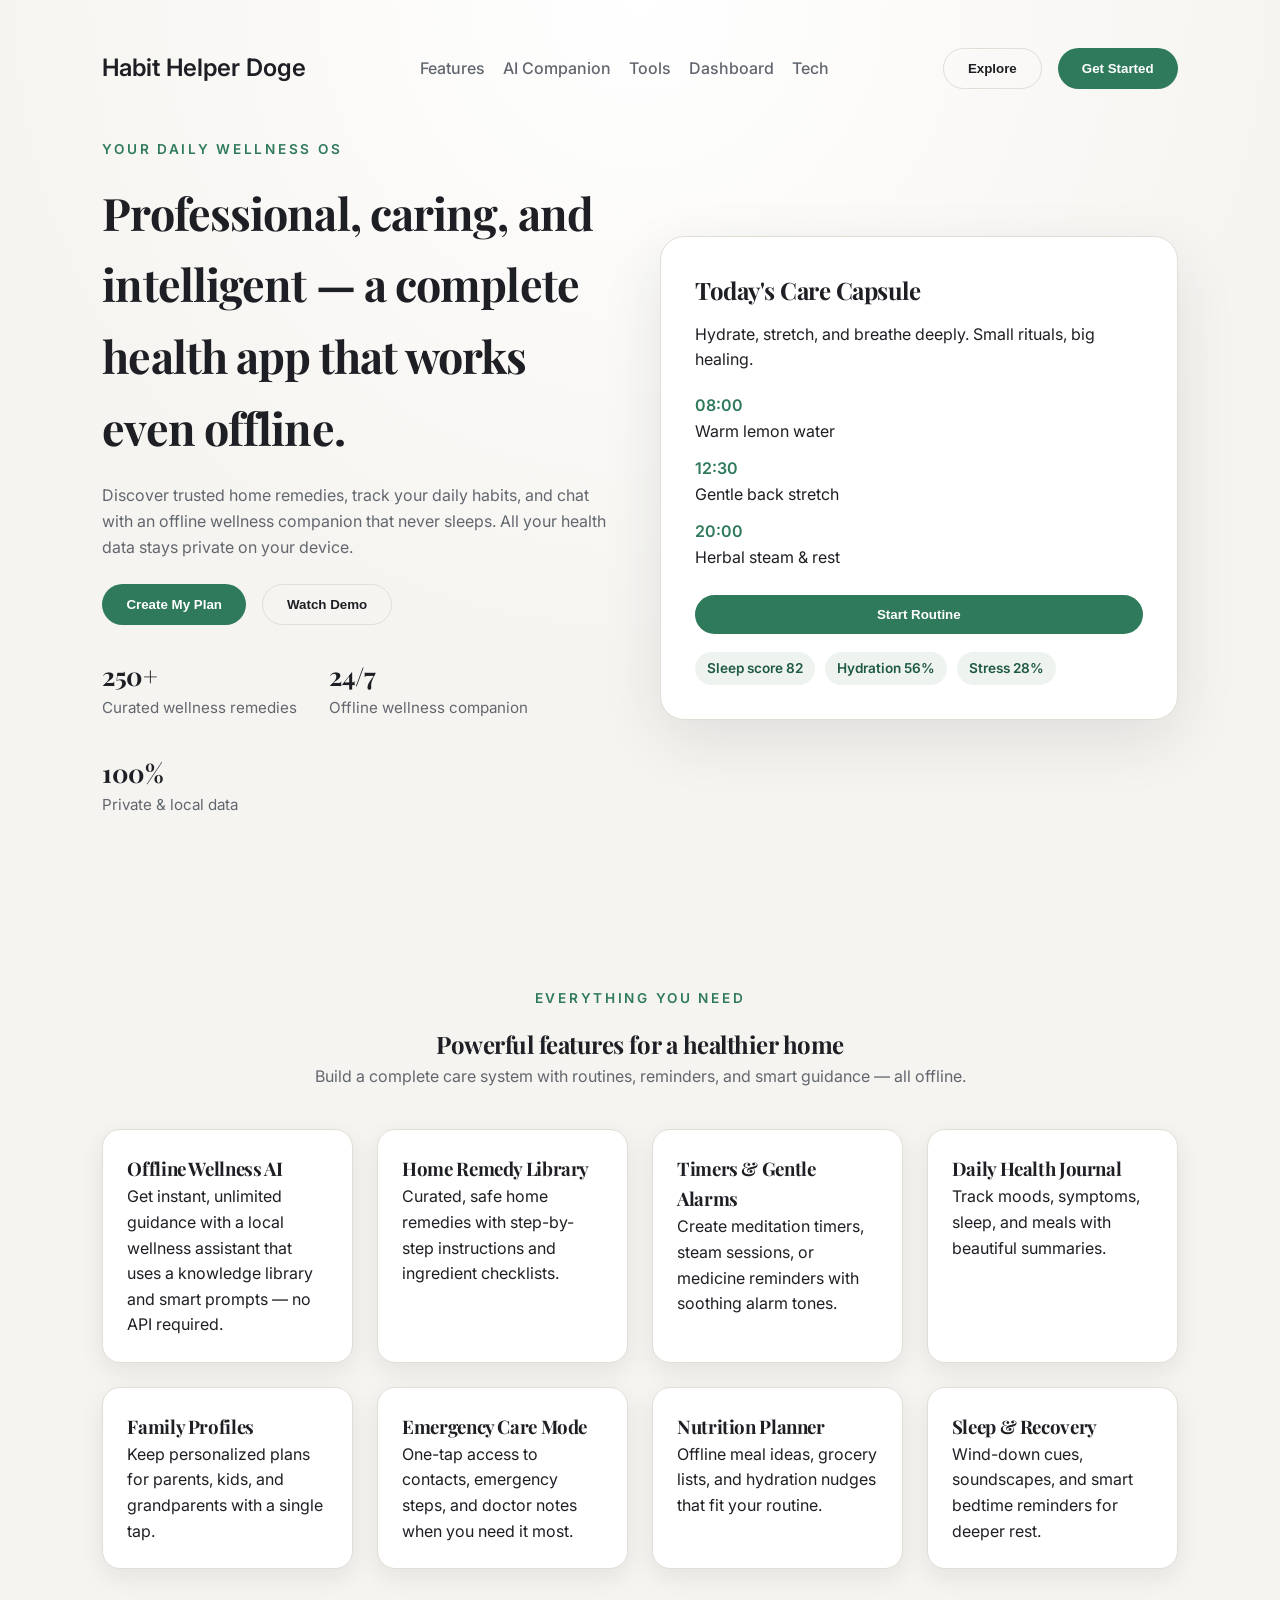
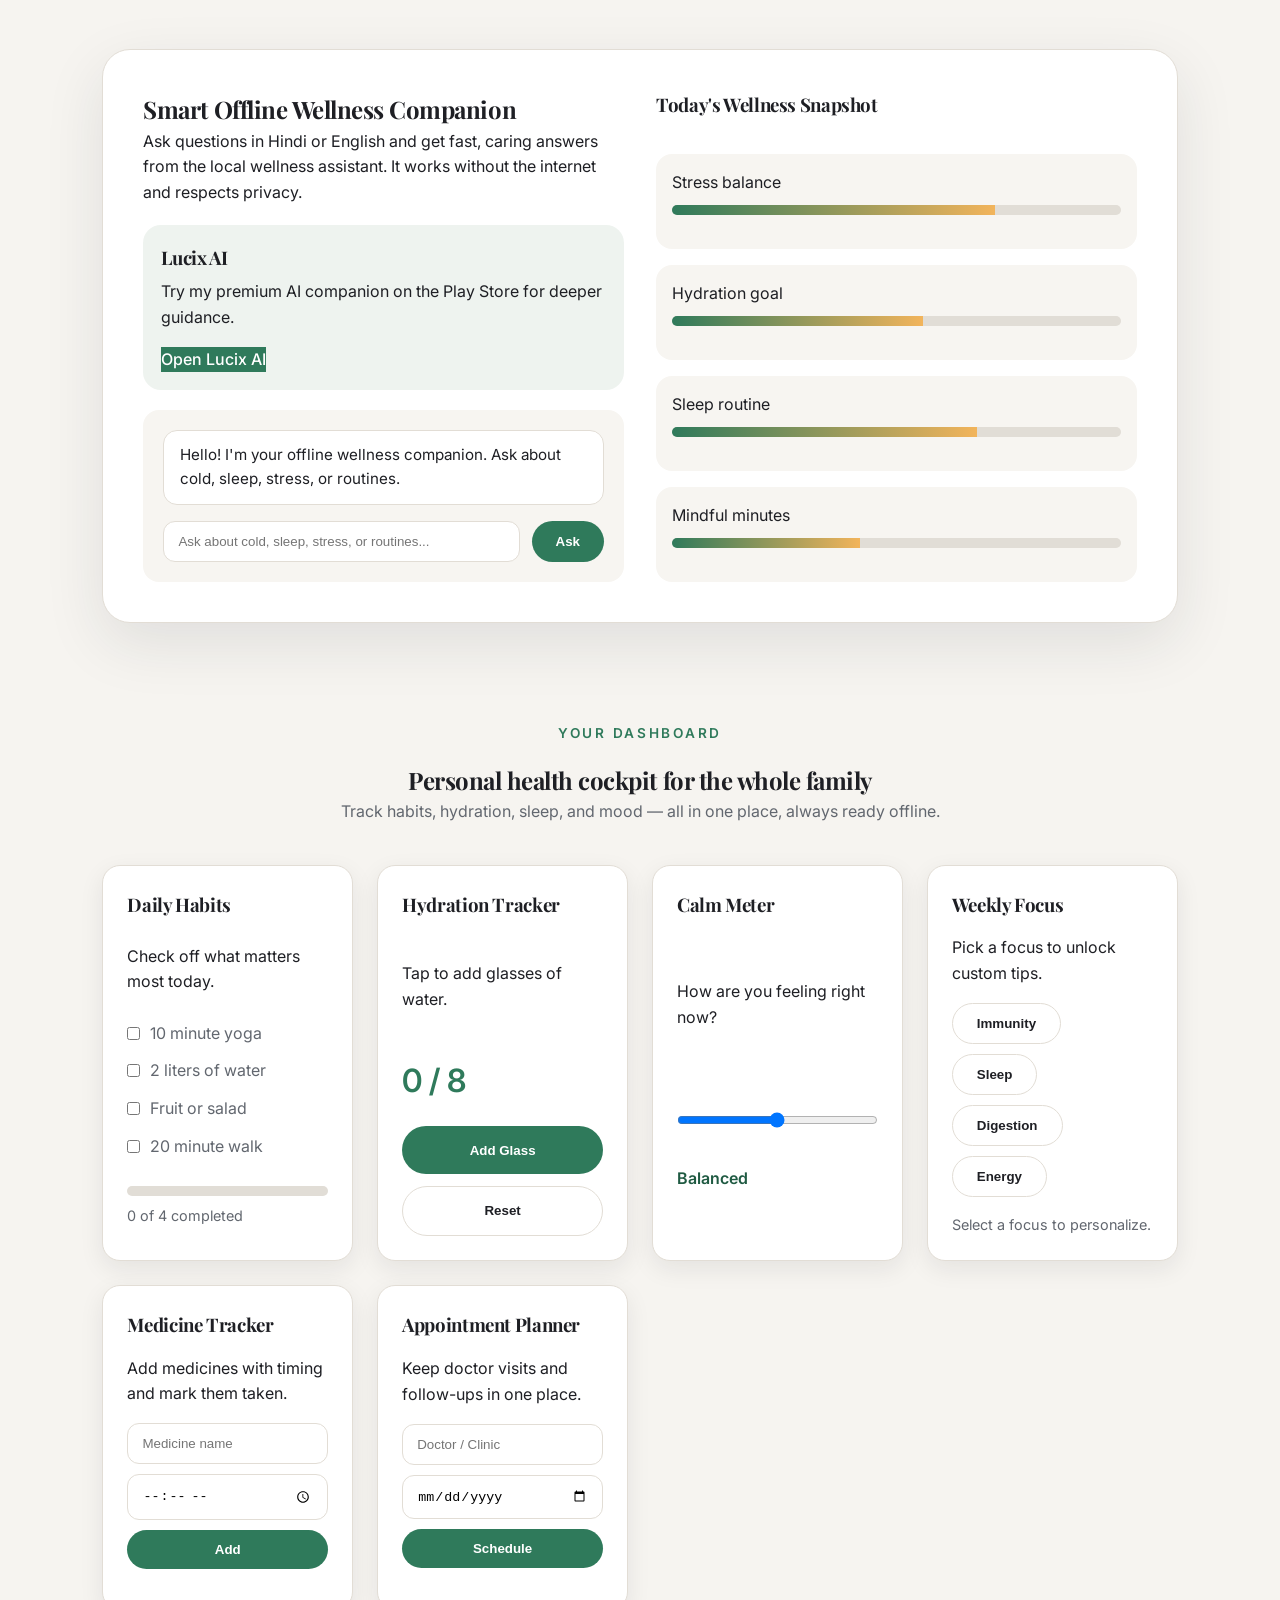
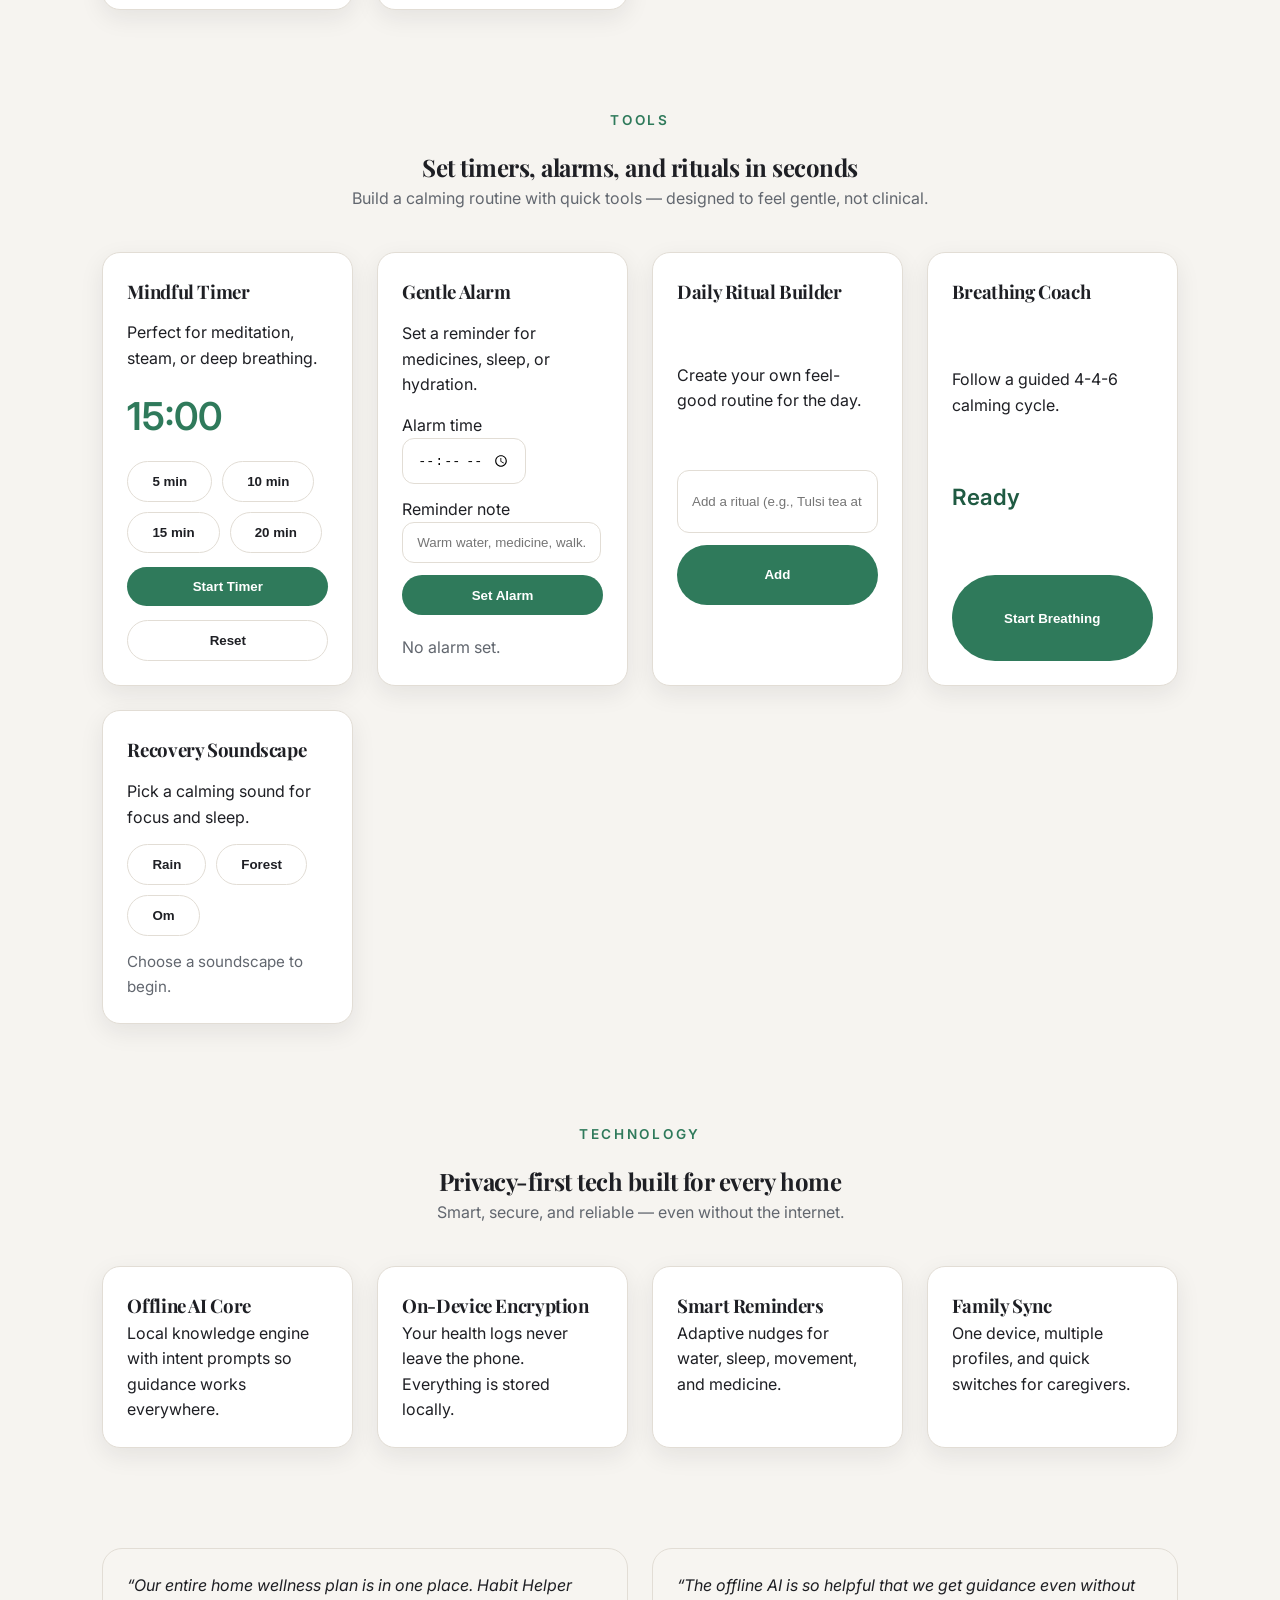
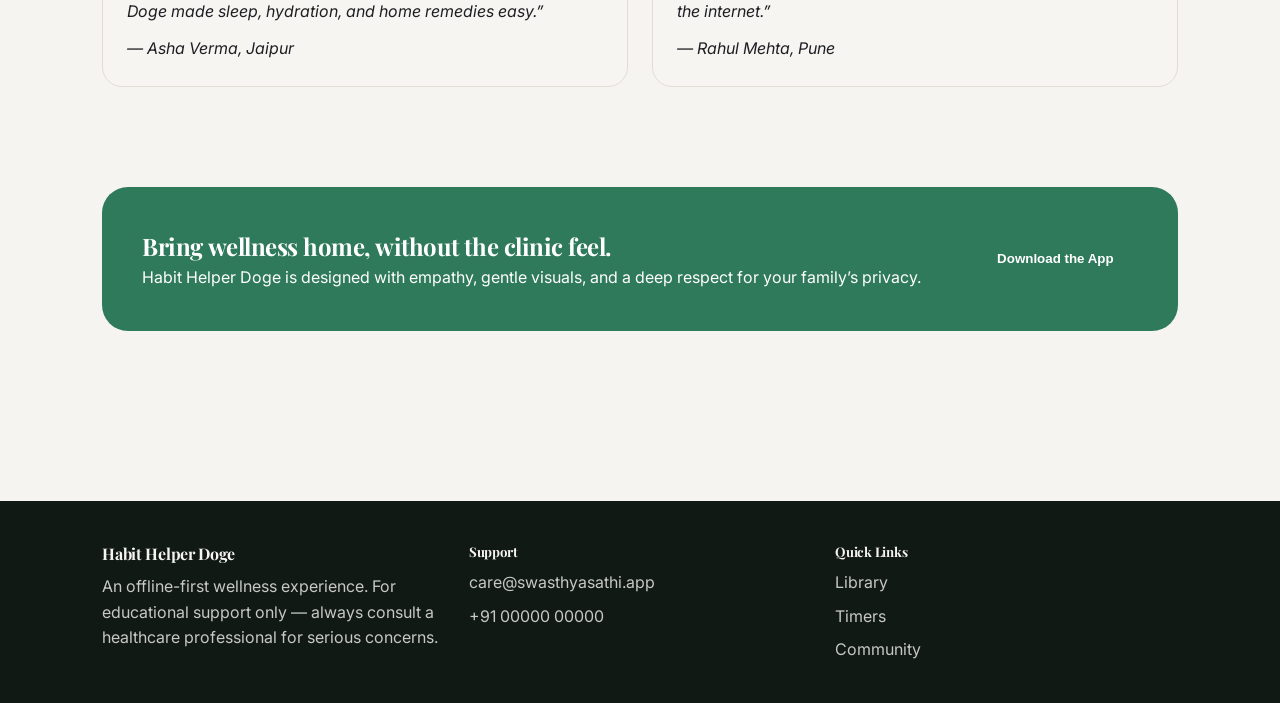
==== commit 03c8139d: "Localize app content to English" ====
--- a/index.html
+++ b/index.html
@@ -3,7 +3,7 @@
   <head>
     <meta charset="UTF-8" />
     <meta name="viewport" content="width=device-width, initial-scale=1.0" />
-    <title>Swasthya साथी • Home Wellness OS</title>
+    <title>Habit Helper Doge • Home Wellness OS</title>
     <link rel="stylesheet" href="styles.css" />
     <link rel="preconnect" href="https://fonts.googleapis.com" />
     <link rel="preconnect" href="https://fonts.gstatic.com" crossorigin />
@@ -15,7 +15,7 @@
   <body>
     <header class="hero">
       <nav class="nav">
-        <div class="logo">Swasthya साथी</div>
+        <div class="logo">Habit Helper Doge</div>
         <div class="nav-links">
           <a href="#features">Features</a>
           <a href="#assistant">AI Companion</a>
@@ -30,13 +30,13 @@
       </nav>
       <div class="hero-grid">
         <div class="hero-copy">
-          <p class="eyebrow">Your home wellness OS</p>
+          <p class="eyebrow">Your daily wellness OS</p>
           <h1>
             Professional, caring, and intelligent — a complete health app that works
             even offline.
           </h1>
           <p class="subhead">
-            Discover trusted घरेलू नुस्खे, track your daily habits, and chat with an
+            Discover trusted home remedies, track your daily habits, and chat with an
             offline wellness companion that never sleeps. All your health data stays
             private on your device.
           </p>
@@ -47,7 +47,7 @@
           <div class="hero-stats">
             <div>
               <h3>250+ </h3>
-              <p>Curated home remedies</p>
+              <p>Curated wellness remedies</p>
             </div>
             <div>
               <h3>24/7</h3>
@@ -60,7 +60,7 @@
           </div>
         </div>
         <div class="hero-card">
-          <h2>Today’s Care Capsule</h2>
+          <h2>Today's Care Capsule</h2>
           <p>Hydrate, stretch, and breathe deeply. Small rituals, big healing.</p>
           <div class="capsule-grid">
             <div>
@@ -107,7 +107,7 @@
           <article>
             <h3>Home Remedy Library</h3>
             <p>
-              Curated, safe घरेलू नुस्खे with step-by-step instructions and ingredient
+              Curated, safe home remedies with step-by-step instructions and ingredient
               checklists.
             </p>
           </article>
@@ -185,7 +185,7 @@
                 <input
                   type="text"
                   id="assistantInput"
-                  placeholder="Ask about cold, तनाव, नींद, या routine..."
+                  placeholder="Ask about cold, sleep, stress, or routines..."
                   aria-label="Ask the wellness assistant"
                 />
                 <button class="primary" type="submit">Ask</button>
@@ -193,7 +193,7 @@
             </div>
           </div>
           <div class="insights">
-            <h3>Today’s Wellness Snapshot</h3>
+            <h3>Today's Wellness Snapshot</h3>
             <div class="insight-card">
               <p>Stress balance</p>
               <div class="progress">
@@ -236,10 +236,10 @@
             <h3>Daily Habits</h3>
             <p>Check off what matters most today.</p>
             <div class="habit-list" id="habitList">
-              <label><input type="checkbox" /> 10 मिनट योग</label>
-              <label><input type="checkbox" /> 2 लीटर पानी</label>
-              <label><input type="checkbox" /> फल/सलाद</label>
-              <label><input type="checkbox" /> 20 मिनट वॉक</label>
+              <label><input type="checkbox" /> 10 minute yoga</label>
+              <label><input type="checkbox" /> 2 liters of water</label>
+              <label><input type="checkbox" /> Fruit or salad</label>
+              <label><input type="checkbox" /> 20 minute walk</label>
             </div>
             <div class="habit-progress">
               <div class="progress">
@@ -427,14 +427,14 @@
       <section class="testimonial">
         <div class="testimonial-card">
           <p>
-            “अब पूरे घर का हेल्थ प्लान एक जगह है. Swasthya साथी ने हमारी नींद,
-            hydration, और home remedies को आसान बना दिया.”
+            “Our entire home wellness plan is in one place. Habit Helper Doge made sleep,
+            hydration, and home remedies easy.”
           </p>
           <span>— Asha Verma, Jaipur</span>
         </div>
         <div class="testimonial-card">
           <p>
-            “Offline AI इतना helpful है कि internet के बिना भी guidance मिल जाती है.”
+            “The offline AI is so helpful that we get guidance even without the internet.”
           </p>
           <span>— Rahul Mehta, Pune</span>
         </div>
@@ -442,9 +442,9 @@
 
       <section class="footer-cta">
         <div>
-          <h2>Bring the clinic home, without the clinic feel.</h2>
-          <p>
-            Swasthya साथी is designed with empathy, gentle visuals, and a deep respect
+          <h2>Bring wellness home, without the clinic feel.</h2>
+          <p>
+            Habit Helper Doge is designed with empathy, gentle visuals, and a deep respect
             for your family’s privacy.
           </p>
         </div>
@@ -454,7 +454,7 @@
 
     <footer class="footer">
       <div>
-        <h4>Swasthya साथी</h4>
+        <h4>Habit Helper Doge</h4>
         <p>
           An offline-first wellness experience. For educational support only — always
           consult a healthcare professional for serious concerns.
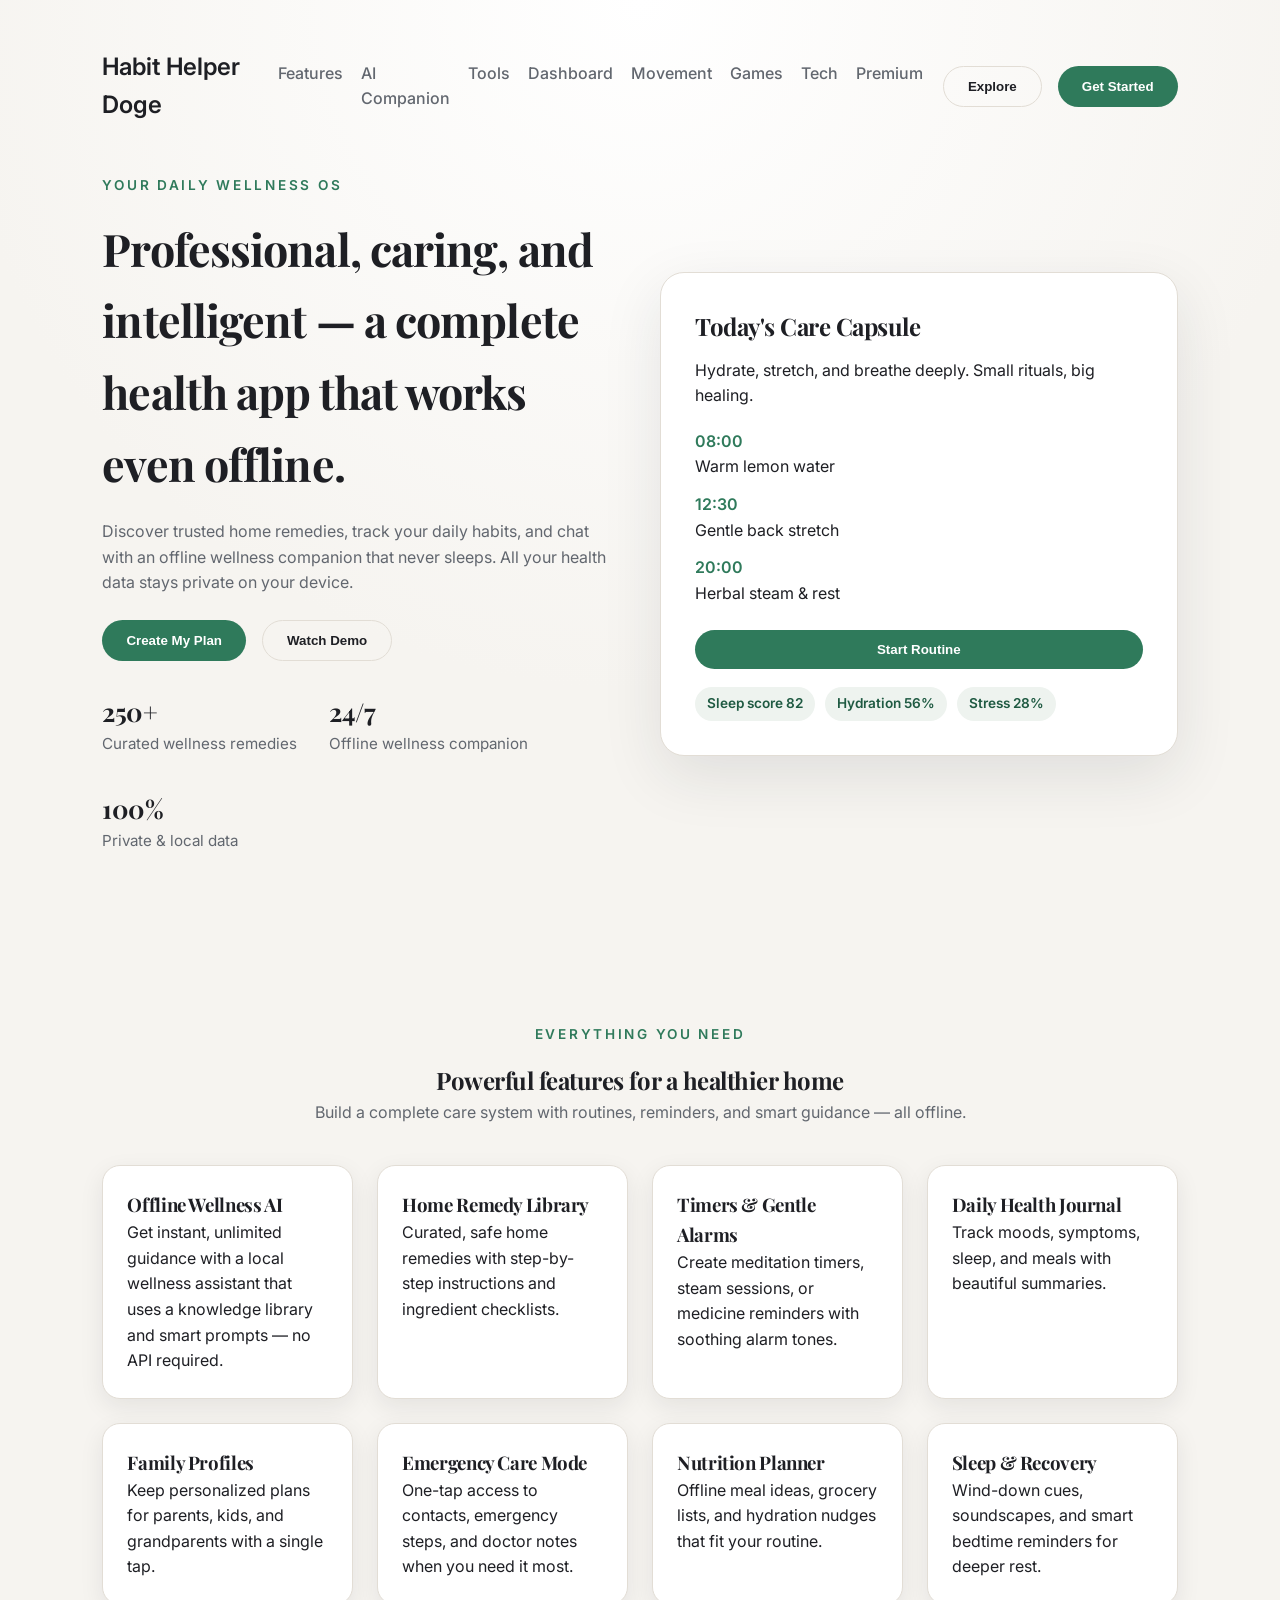
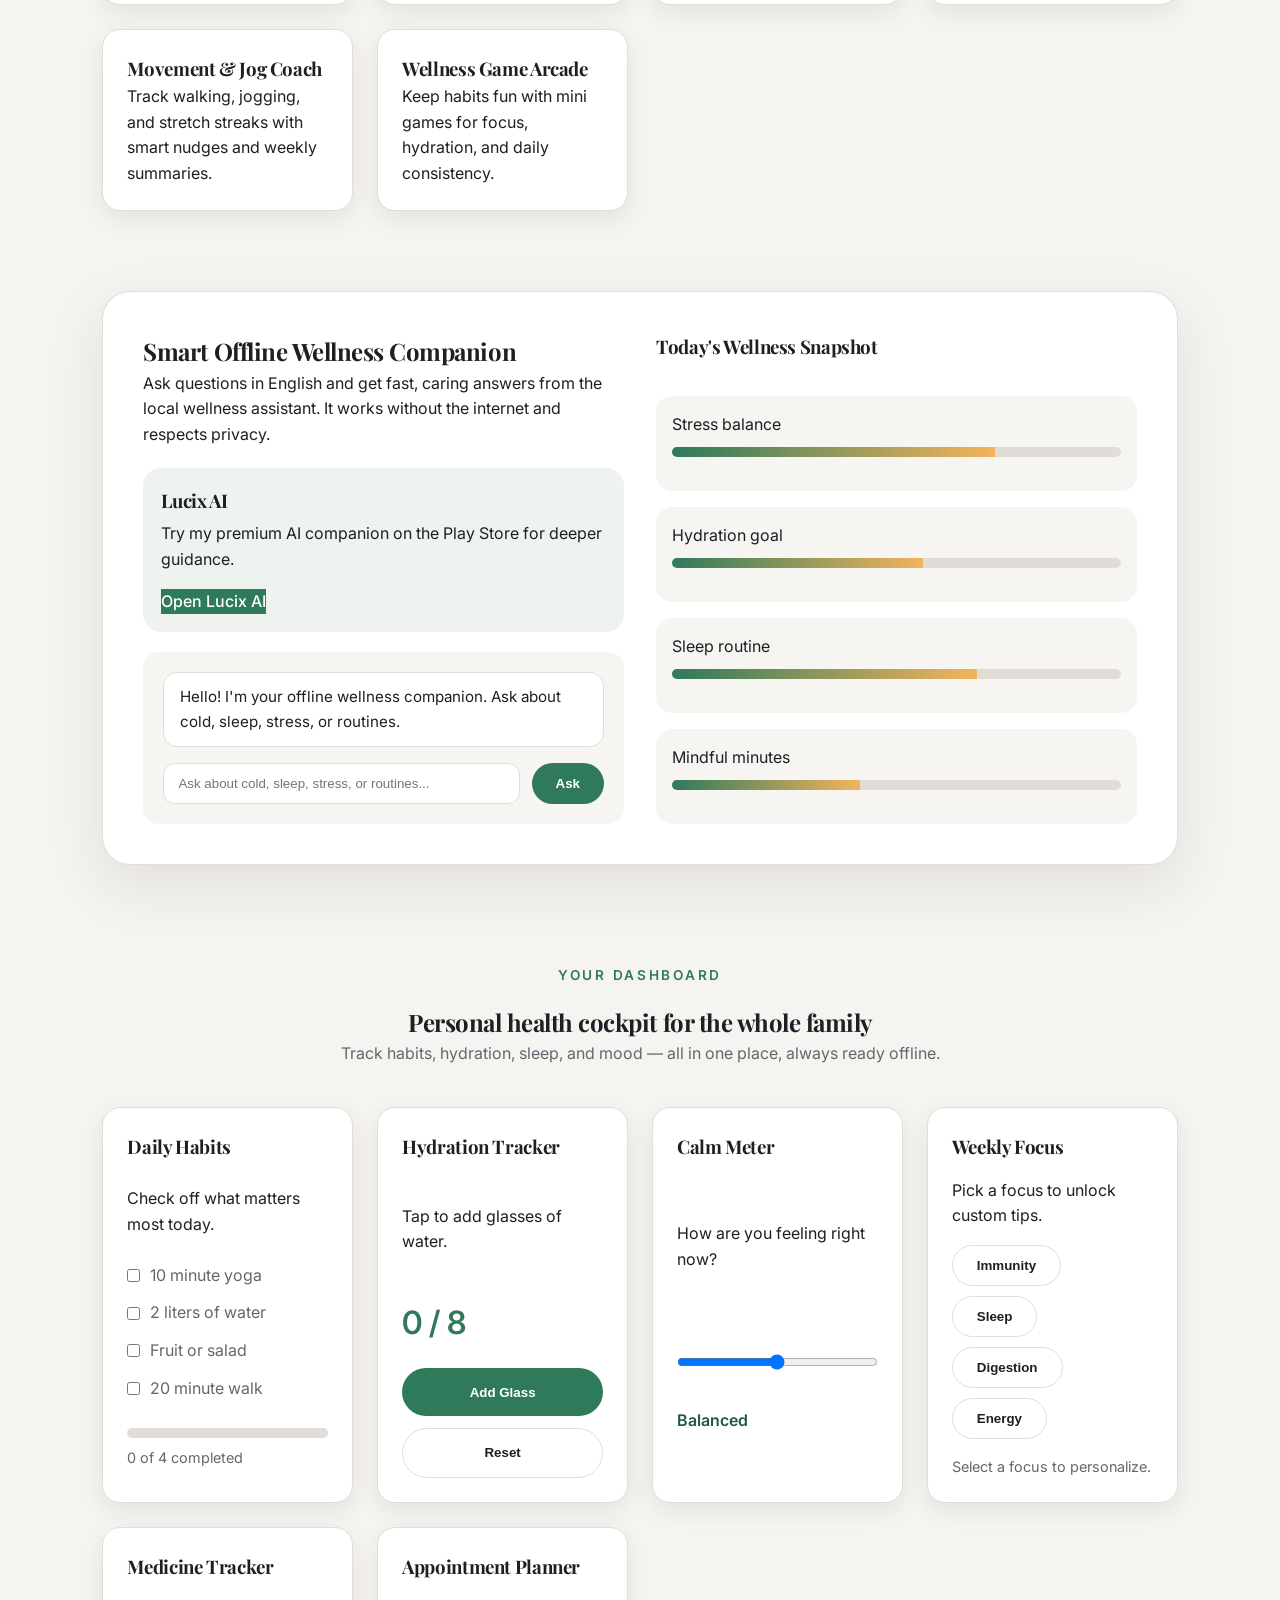
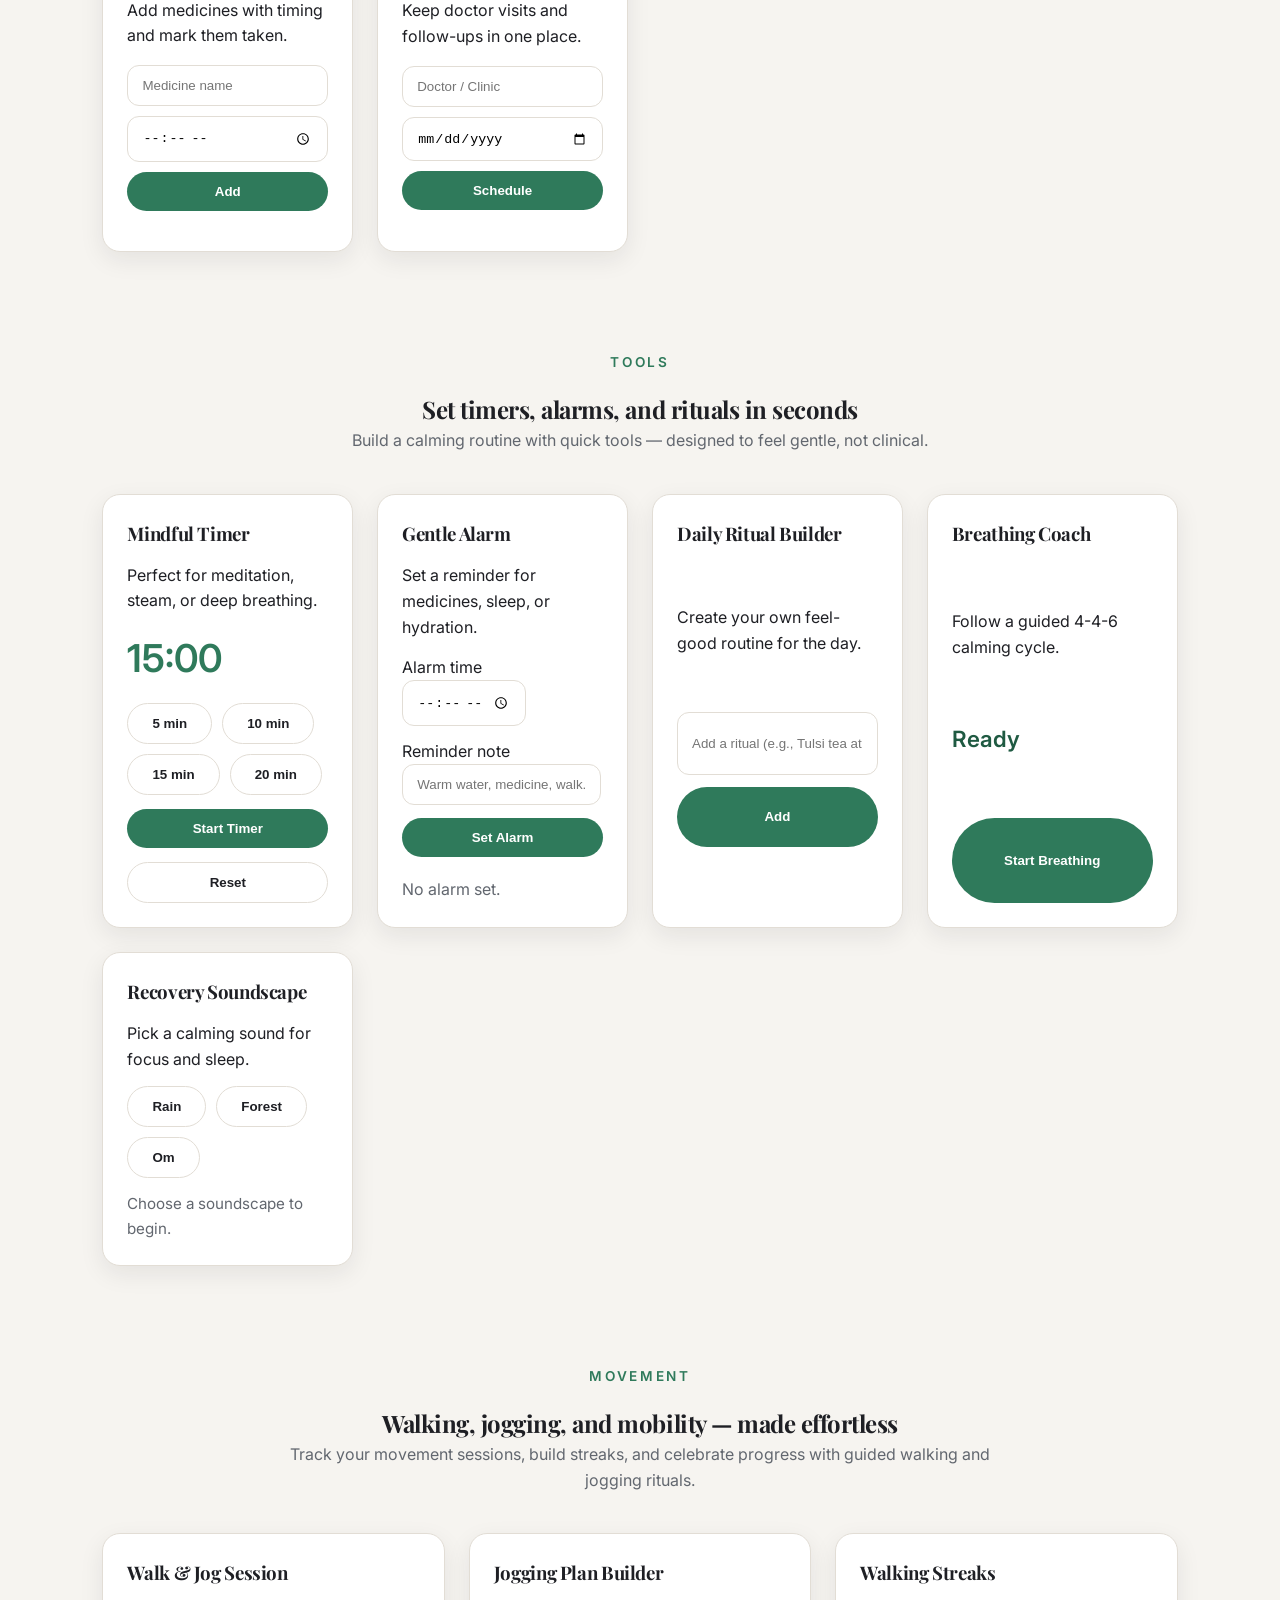
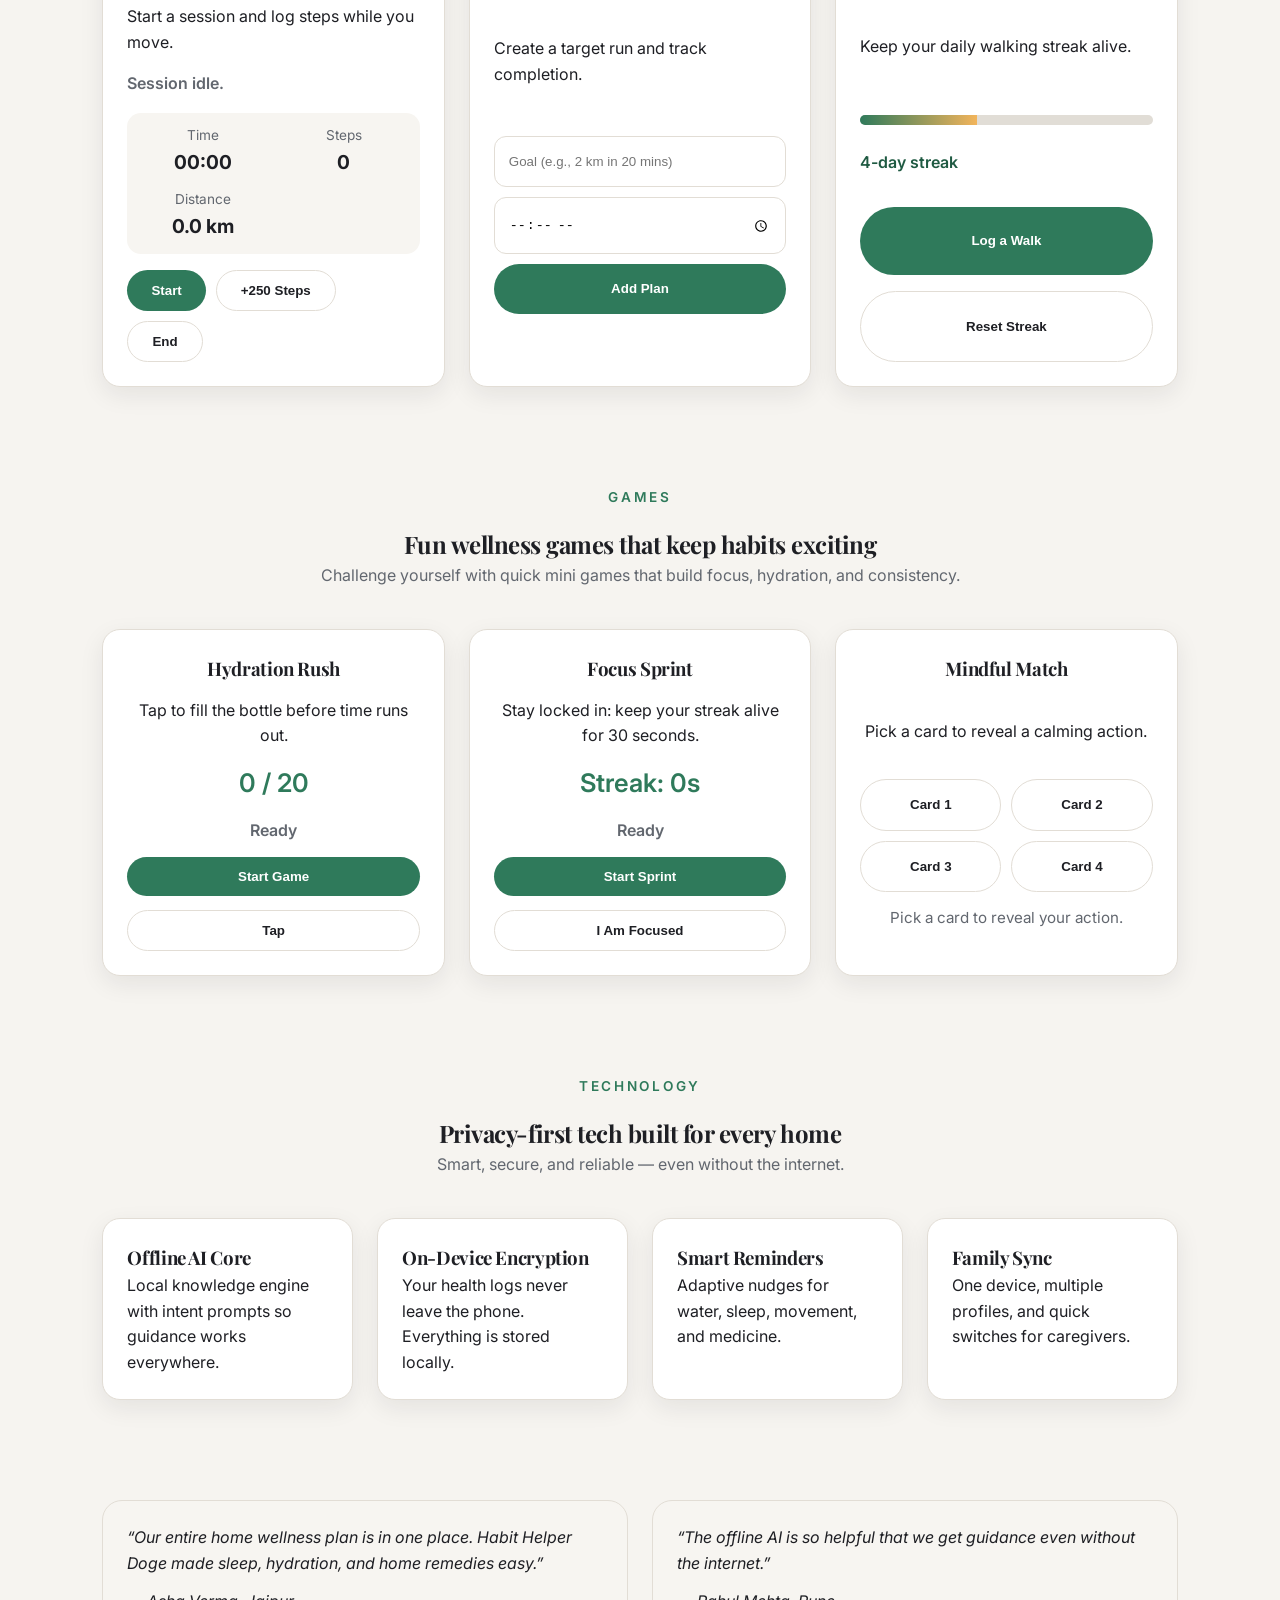
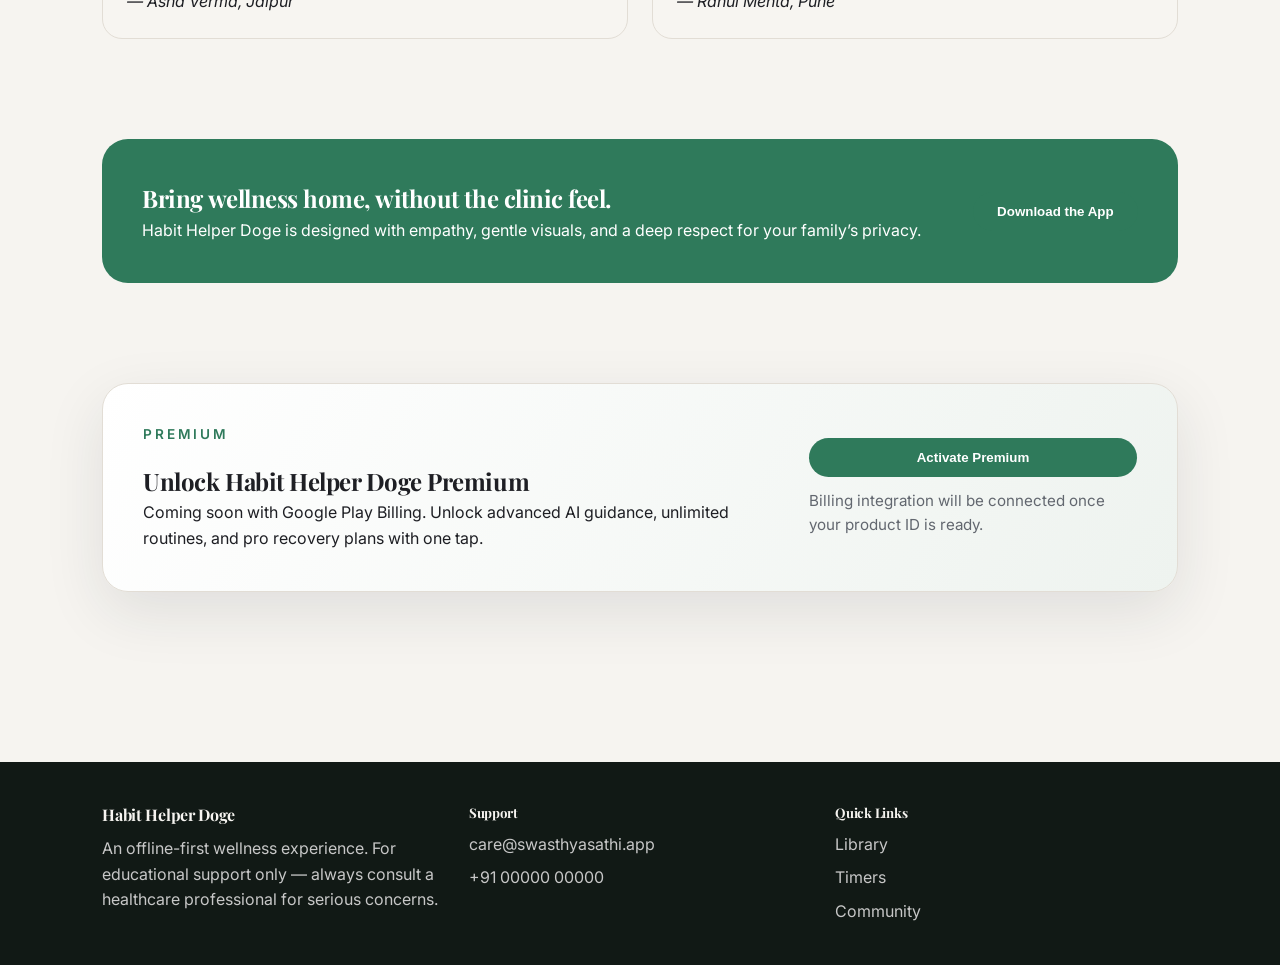
==== commit ef80690e: "Add movement, games, and premium UI" ====
--- a/index.html
+++ b/index.html
@@ -21,7 +21,10 @@
           <a href="#assistant">AI Companion</a>
           <a href="#tools">Tools</a>
           <a href="#dashboard">Dashboard</a>
+          <a href="#movement">Movement</a>
+          <a href="#games">Games</a>
           <a href="#tech">Tech</a>
+          <a href="#premium">Premium</a>
         </div>
         <div class="nav-actions">
           <button class="ghost" type="button">Explore</button>
@@ -151,6 +154,20 @@
               Wind-down cues, soundscapes, and smart bedtime reminders for deeper rest.
             </p>
           </article>
+          <article>
+            <h3>Movement &amp; Jog Coach</h3>
+            <p>
+              Track walking, jogging, and stretch streaks with smart nudges and weekly
+              summaries.
+            </p>
+          </article>
+          <article>
+            <h3>Wellness Game Arcade</h3>
+            <p>
+              Keep habits fun with mini games for focus, hydration, and daily
+              consistency.
+            </p>
+          </article>
         </div>
       </section>
 
@@ -159,9 +176,8 @@
           <div>
             <h2>Smart Offline Wellness Companion</h2>
             <p>
-              Ask questions in Hindi or English and get fast, caring answers from the
-              local wellness assistant. It works without the internet and respects
-              privacy.
+              Ask questions in English and get fast, caring answers from the local
+              wellness assistant. It works without the internet and respects privacy.
             </p>
             <div class="lucix-card">
               <div>
@@ -396,6 +412,122 @@
         </div>
       </section>
 
+      <section class="movement" id="movement">
+        <div class="section-heading">
+          <p class="eyebrow">Movement</p>
+          <h2>Walking, jogging, and mobility — made effortless</h2>
+          <p>
+            Track your movement sessions, build streaks, and celebrate progress with
+            guided walking and jogging rituals.
+          </p>
+        </div>
+        <div class="movement-grid">
+          <div class="movement-card">
+            <h3>Walk &amp; Jog Session</h3>
+            <p>Start a session and log steps while you move.</p>
+            <div class="session-status" id="sessionStatus">Session idle.</div>
+            <div class="session-metrics">
+              <div>
+                <span>Time</span>
+                <strong id="sessionTime">00:00</strong>
+              </div>
+              <div>
+                <span>Steps</span>
+                <strong id="sessionSteps">0</strong>
+              </div>
+              <div>
+                <span>Distance</span>
+                <strong id="sessionDistance">0.0 km</strong>
+              </div>
+            </div>
+            <div class="session-controls">
+              <button class="primary" id="startSession" type="button">Start</button>
+              <button class="ghost" id="addSteps" type="button">+250 Steps</button>
+              <button class="ghost" id="endSession" type="button">End</button>
+            </div>
+          </div>
+          <div class="movement-card">
+            <h3>Jogging Plan Builder</h3>
+            <p>Create a target run and track completion.</p>
+            <form class="jog-form" id="jogForm">
+              <input
+                type="text"
+                id="jogGoal"
+                placeholder="Goal (e.g., 2 km in 20 mins)"
+                required
+              />
+              <input type="time" id="jogTime" required />
+              <button class="primary" type="submit">Add Plan</button>
+            </form>
+            <ul class="jog-list" id="jogList"></ul>
+          </div>
+          <div class="movement-card">
+            <h3>Walking Streaks</h3>
+            <p>Keep your daily walking streak alive.</p>
+            <div class="streak-meter">
+              <div class="progress">
+                <span id="streakProgress" style="width: 40%"></span>
+              </div>
+              <div class="streak-label" id="streakLabel">4-day streak</div>
+            </div>
+            <button class="primary" id="boostStreak" type="button">
+              Log a Walk
+            </button>
+            <button class="ghost" id="resetStreak" type="button">
+              Reset Streak
+            </button>
+          </div>
+        </div>
+      </section>
+
+      <section class="games" id="games">
+        <div class="section-heading">
+          <p class="eyebrow">Games</p>
+          <h2>Fun wellness games that keep habits exciting</h2>
+          <p>
+            Challenge yourself with quick mini games that build focus, hydration, and
+            consistency.
+          </p>
+        </div>
+        <div class="games-grid">
+          <div class="game-card">
+            <h3>Hydration Rush</h3>
+            <p>Tap to fill the bottle before time runs out.</p>
+            <div class="game-score" id="hydrationScore">0 / 20</div>
+            <div class="game-timer" id="hydrationTimer">Ready</div>
+            <button class="primary" id="startHydrationGame" type="button">
+              Start Game
+            </button>
+            <button class="ghost" id="tapHydration" type="button">Tap</button>
+          </div>
+          <div class="game-card">
+            <h3>Focus Sprint</h3>
+            <p>Stay locked in: keep your streak alive for 30 seconds.</p>
+            <div class="game-score" id="focusScore">Streak: 0s</div>
+            <div class="game-timer" id="focusTimer">Ready</div>
+            <button class="primary" id="startFocusGame" type="button">
+              Start Sprint
+            </button>
+            <button class="ghost" id="focusHold" type="button">
+              I Am Focused
+            </button>
+          </div>
+          <div class="game-card">
+            <h3>Mindful Match</h3>
+            <p>Pick a card to reveal a calming action.</p>
+            <div class="mindful-grid" id="mindfulGrid">
+              <button type="button" class="ghost">Card 1</button>
+              <button type="button" class="ghost">Card 2</button>
+              <button type="button" class="ghost">Card 3</button>
+              <button type="button" class="ghost">Card 4</button>
+            </div>
+            <div class="mindful-result" id="mindfulResult">
+              Pick a card to reveal your action.
+            </div>
+          </div>
+        </div>
+      </section>
+
       <section class="tech" id="tech">
         <div class="section-heading">
           <p class="eyebrow">Technology</p>
@@ -449,6 +581,27 @@
           </p>
         </div>
         <button class="primary" type="button">Download the App</button>
+      </section>
+
+      <section class="premium" id="premium">
+        <div class="premium-card">
+          <div>
+            <p class="eyebrow">Premium</p>
+            <h2>Unlock Habit Helper Doge Premium</h2>
+            <p>
+              Coming soon with Google Play Billing. Unlock advanced AI guidance,
+              unlimited routines, and pro recovery plans with one tap.
+            </p>
+          </div>
+          <div class="premium-actions">
+            <button class="primary" id="premiumButton" type="button">
+              Activate Premium
+            </button>
+            <div class="premium-status" id="premiumStatus">
+              Billing integration will be connected once your product ID is ready.
+            </div>
+          </div>
+        </div>
       </section>
     </main>
 
--- a/styles.css
+++ b/styles.css
@@ -529,6 +529,138 @@
   font-size: 0.95rem;
 }
 
+.movement {
+  margin-top: 100px;
+}
+
+.movement-grid {
+  display: grid;
+  grid-template-columns: repeat(auto-fit, minmax(240px, 1fr));
+  gap: 24px;
+}
+
+.movement-card {
+  background: var(--surface);
+  padding: 24px;
+  border-radius: 18px;
+  border: 1px solid var(--border);
+  box-shadow: 0 8px 24px rgba(30, 31, 36, 0.08);
+  display: grid;
+  gap: 16px;
+}
+
+.session-status {
+  color: var(--muted);
+  font-weight: 600;
+}
+
+.session-metrics {
+  display: grid;
+  grid-template-columns: repeat(auto-fit, minmax(100px, 1fr));
+  gap: 12px;
+  background: #f7f5f1;
+  padding: 12px;
+  border-radius: 14px;
+  text-align: center;
+}
+
+.session-metrics span {
+  display: block;
+  font-size: 0.85rem;
+  color: var(--muted);
+}
+
+.session-metrics strong {
+  font-size: 1.2rem;
+}
+
+.session-controls {
+  display: flex;
+  flex-wrap: wrap;
+  gap: 10px;
+}
+
+.jog-form {
+  display: grid;
+  gap: 10px;
+}
+
+.jog-form input {
+  padding: 12px 14px;
+  border-radius: 12px;
+  border: 1px solid var(--border);
+}
+
+.jog-list {
+  list-style: none;
+  display: grid;
+  gap: 10px;
+}
+
+.jog-list li {
+  background: #f7f5f1;
+  padding: 10px 14px;
+  border-radius: 12px;
+  display: flex;
+  justify-content: space-between;
+  align-items: center;
+  gap: 10px;
+  font-size: 0.95rem;
+}
+
+.streak-meter {
+  display: grid;
+  gap: 10px;
+}
+
+.streak-label {
+  color: var(--primary-dark);
+  font-weight: 600;
+}
+
+.games {
+  margin-top: 100px;
+}
+
+.games-grid {
+  display: grid;
+  grid-template-columns: repeat(auto-fit, minmax(240px, 1fr));
+  gap: 24px;
+}
+
+.game-card {
+  background: var(--surface);
+  padding: 24px;
+  border-radius: 18px;
+  border: 1px solid var(--border);
+  box-shadow: 0 8px 24px rgba(30, 31, 36, 0.08);
+  display: grid;
+  gap: 14px;
+  text-align: center;
+}
+
+.game-score {
+  font-size: 1.6rem;
+  font-weight: 600;
+  color: var(--primary);
+}
+
+.game-timer {
+  color: var(--muted);
+  font-weight: 600;
+}
+
+.mindful-grid {
+  display: grid;
+  grid-template-columns: repeat(2, 1fr);
+  gap: 10px;
+}
+
+.mindful-result {
+  color: var(--muted);
+  font-size: 0.95rem;
+}
+
 .tech {
   margin-top: 100px;
 }
@@ -576,6 +708,33 @@
   gap: 20px;
 }
 
+.premium {
+  margin-top: 100px;
+}
+
+.premium-card {
+  background: linear-gradient(120deg, #ffffff 0%, #eef3ef 100%);
+  border-radius: 26px;
+  padding: 40px;
+  border: 1px solid var(--border);
+  display: flex;
+  align-items: center;
+  justify-content: space-between;
+  gap: 24px;
+  box-shadow: var(--shadow);
+}
+
+.premium-actions {
+  display: grid;
+  gap: 12px;
+  min-width: 220px;
+}
+
+.premium-status {
+  color: var(--muted);
+  font-size: 0.95rem;
+}
+
 .footer {
   margin-top: 70px;
   padding: 40px 8vw;
@@ -642,7 +801,9 @@
   .tools-grid,
   .dashboard-grid,
   .feature-grid,
-  .tech-grid {
+  .tech-grid,
+  .movement-grid,
+  .games-grid {
     grid-template-columns: 1fr;
   }
 
@@ -656,4 +817,9 @@
   .primary {
     width: 100%;
   }
-}
+
+  .premium-card {
+    flex-direction: column;
+    align-items: flex-start;
+  }
+}
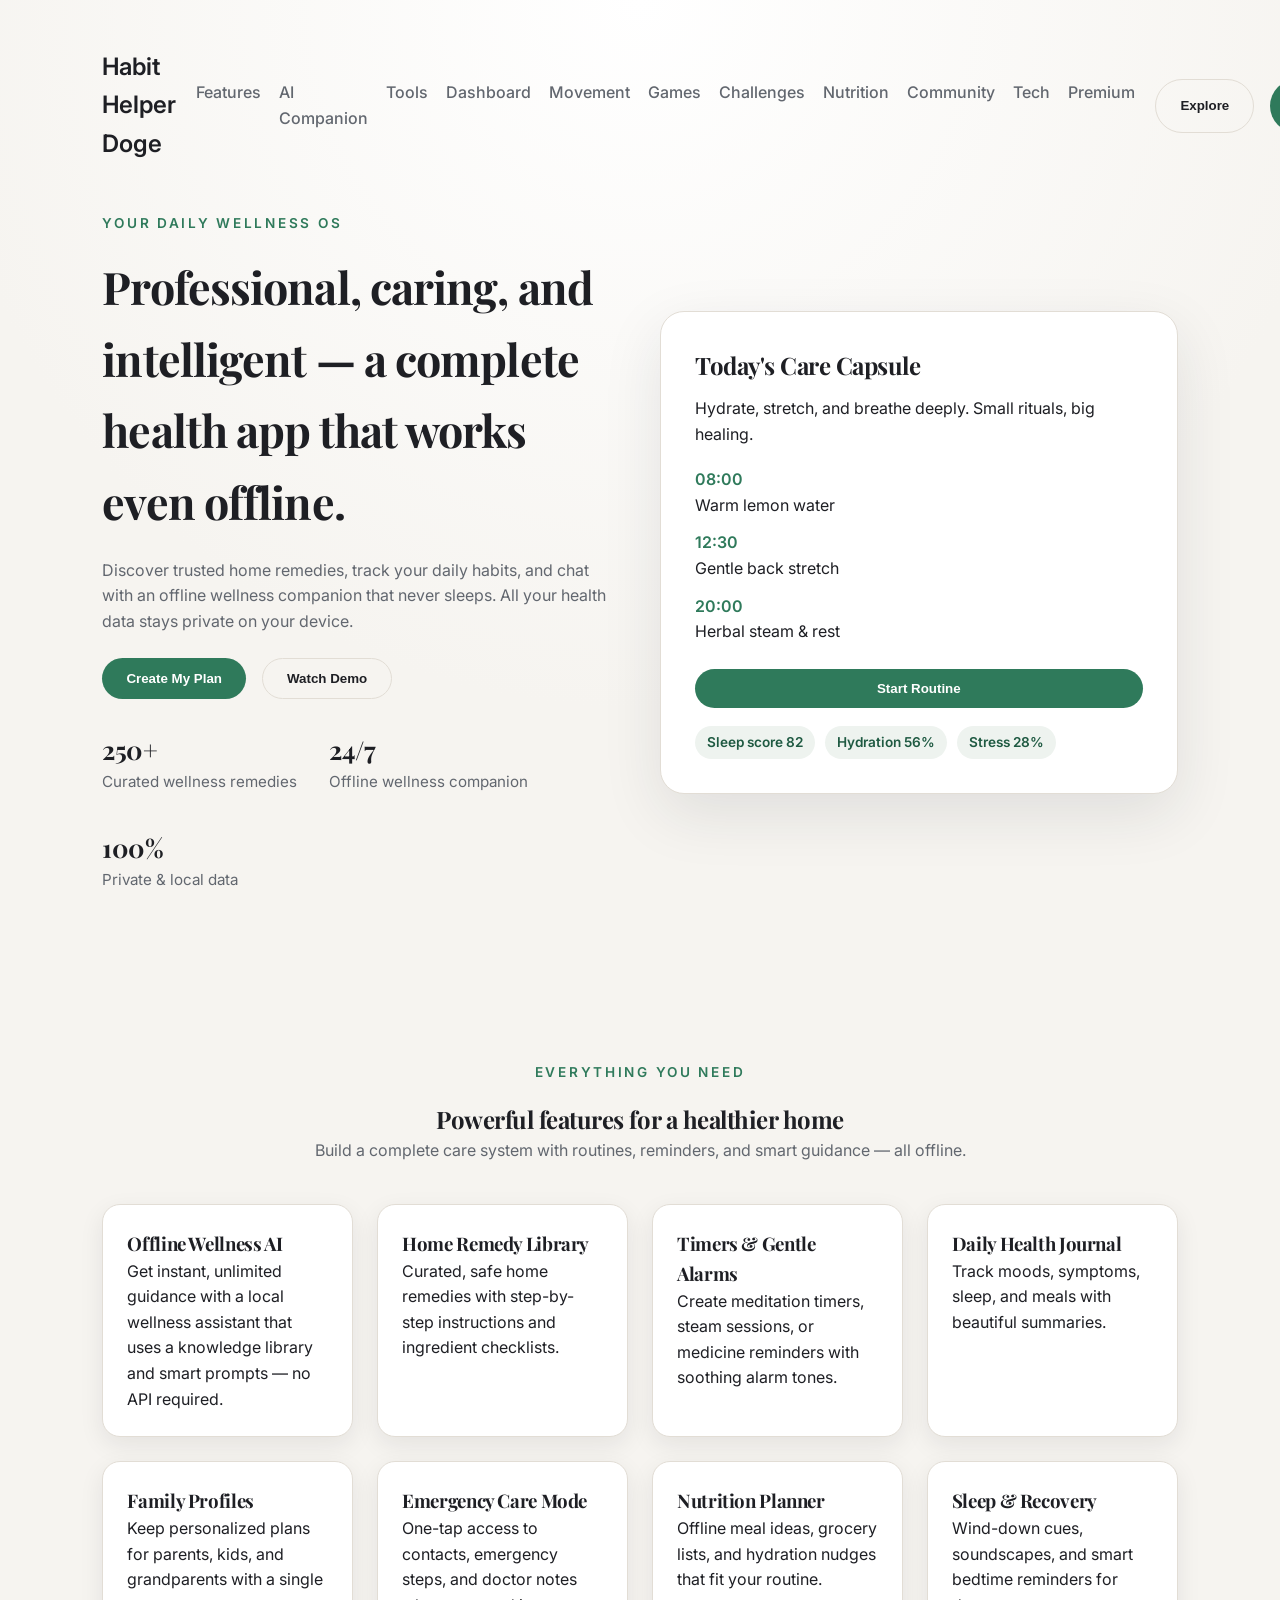
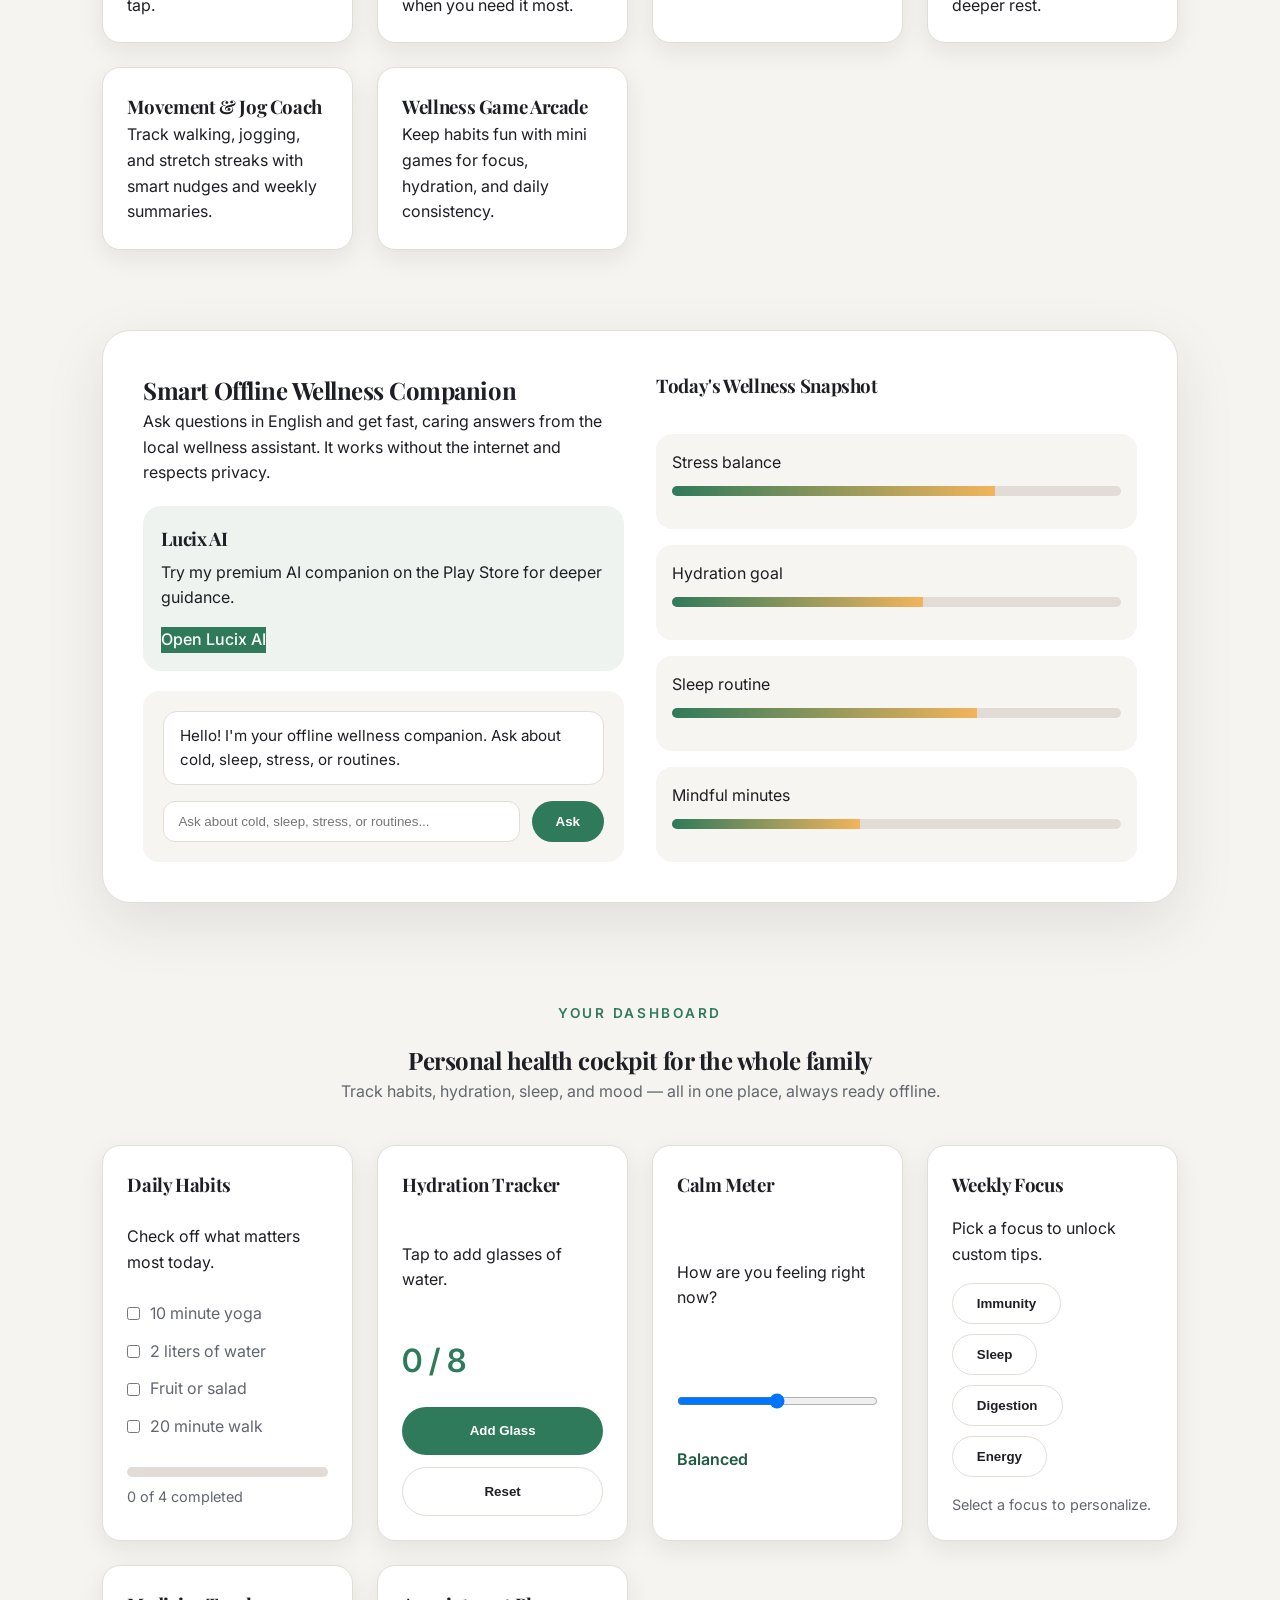
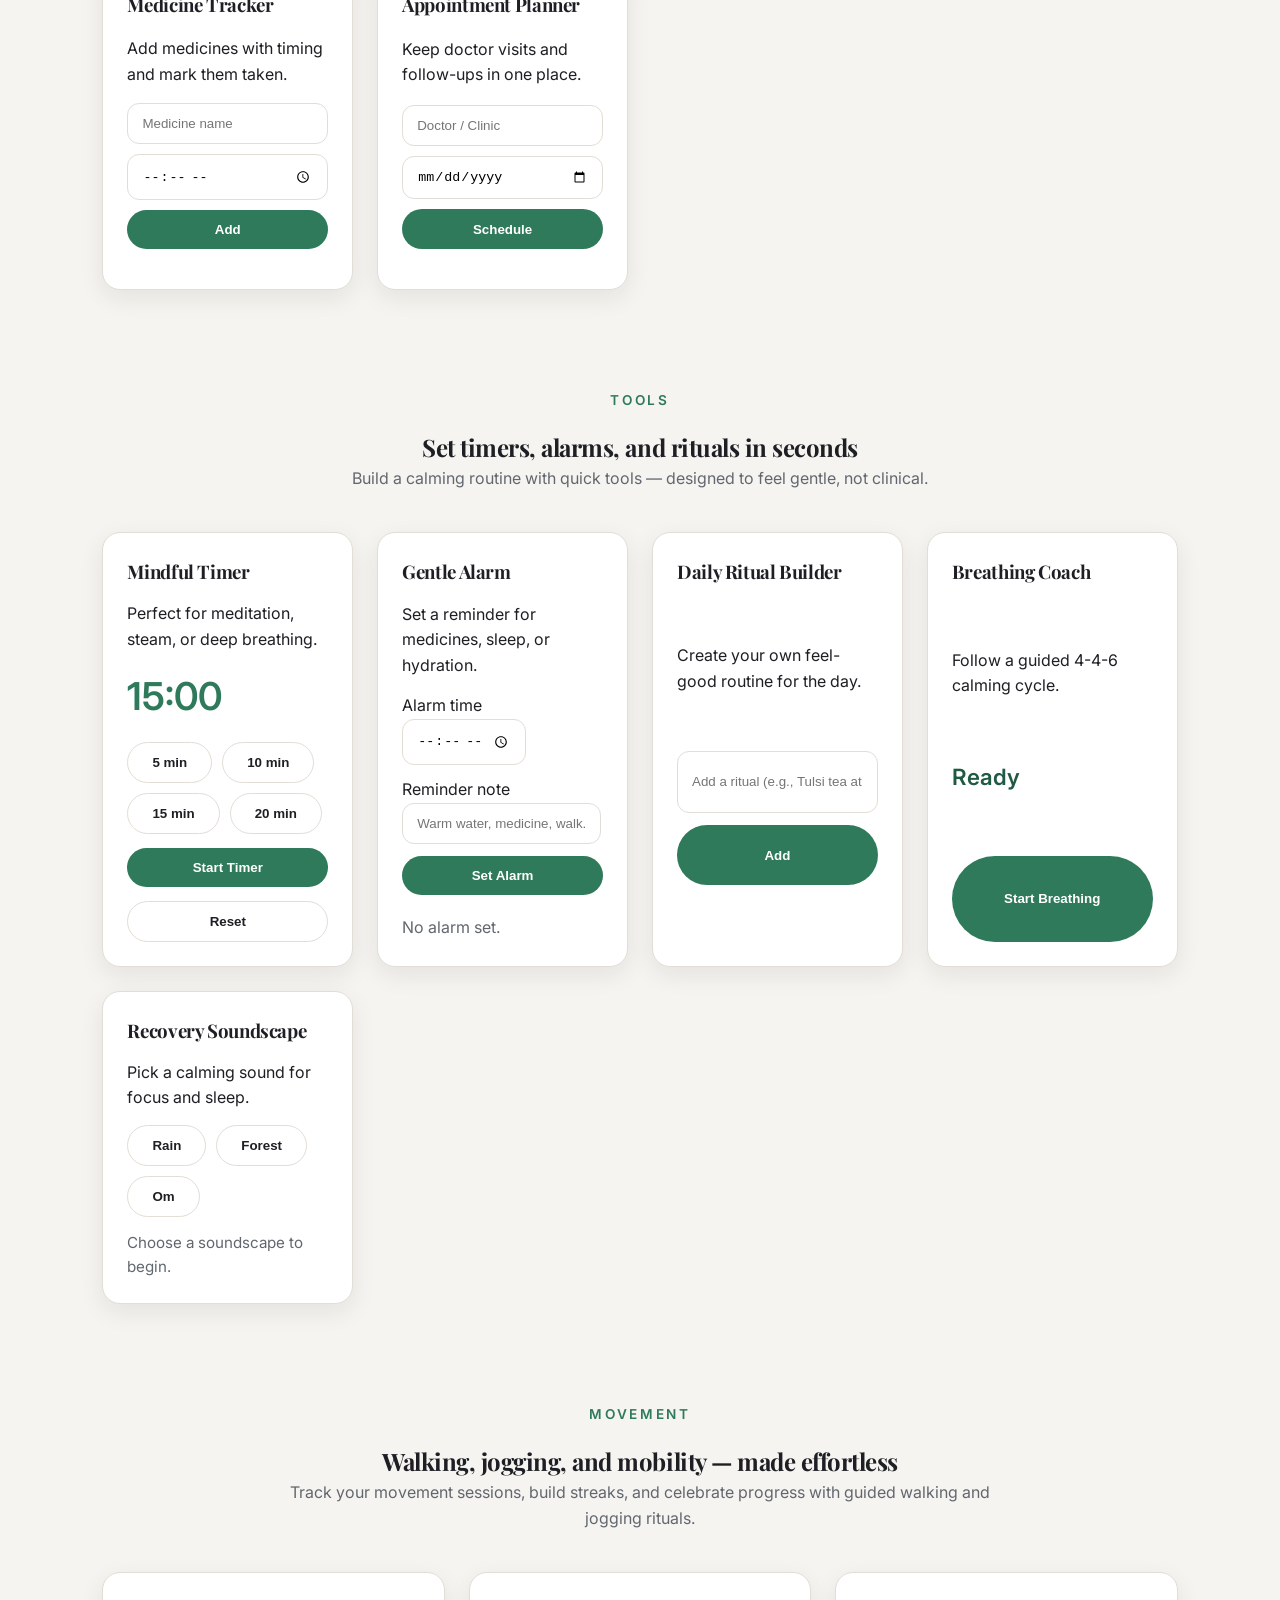
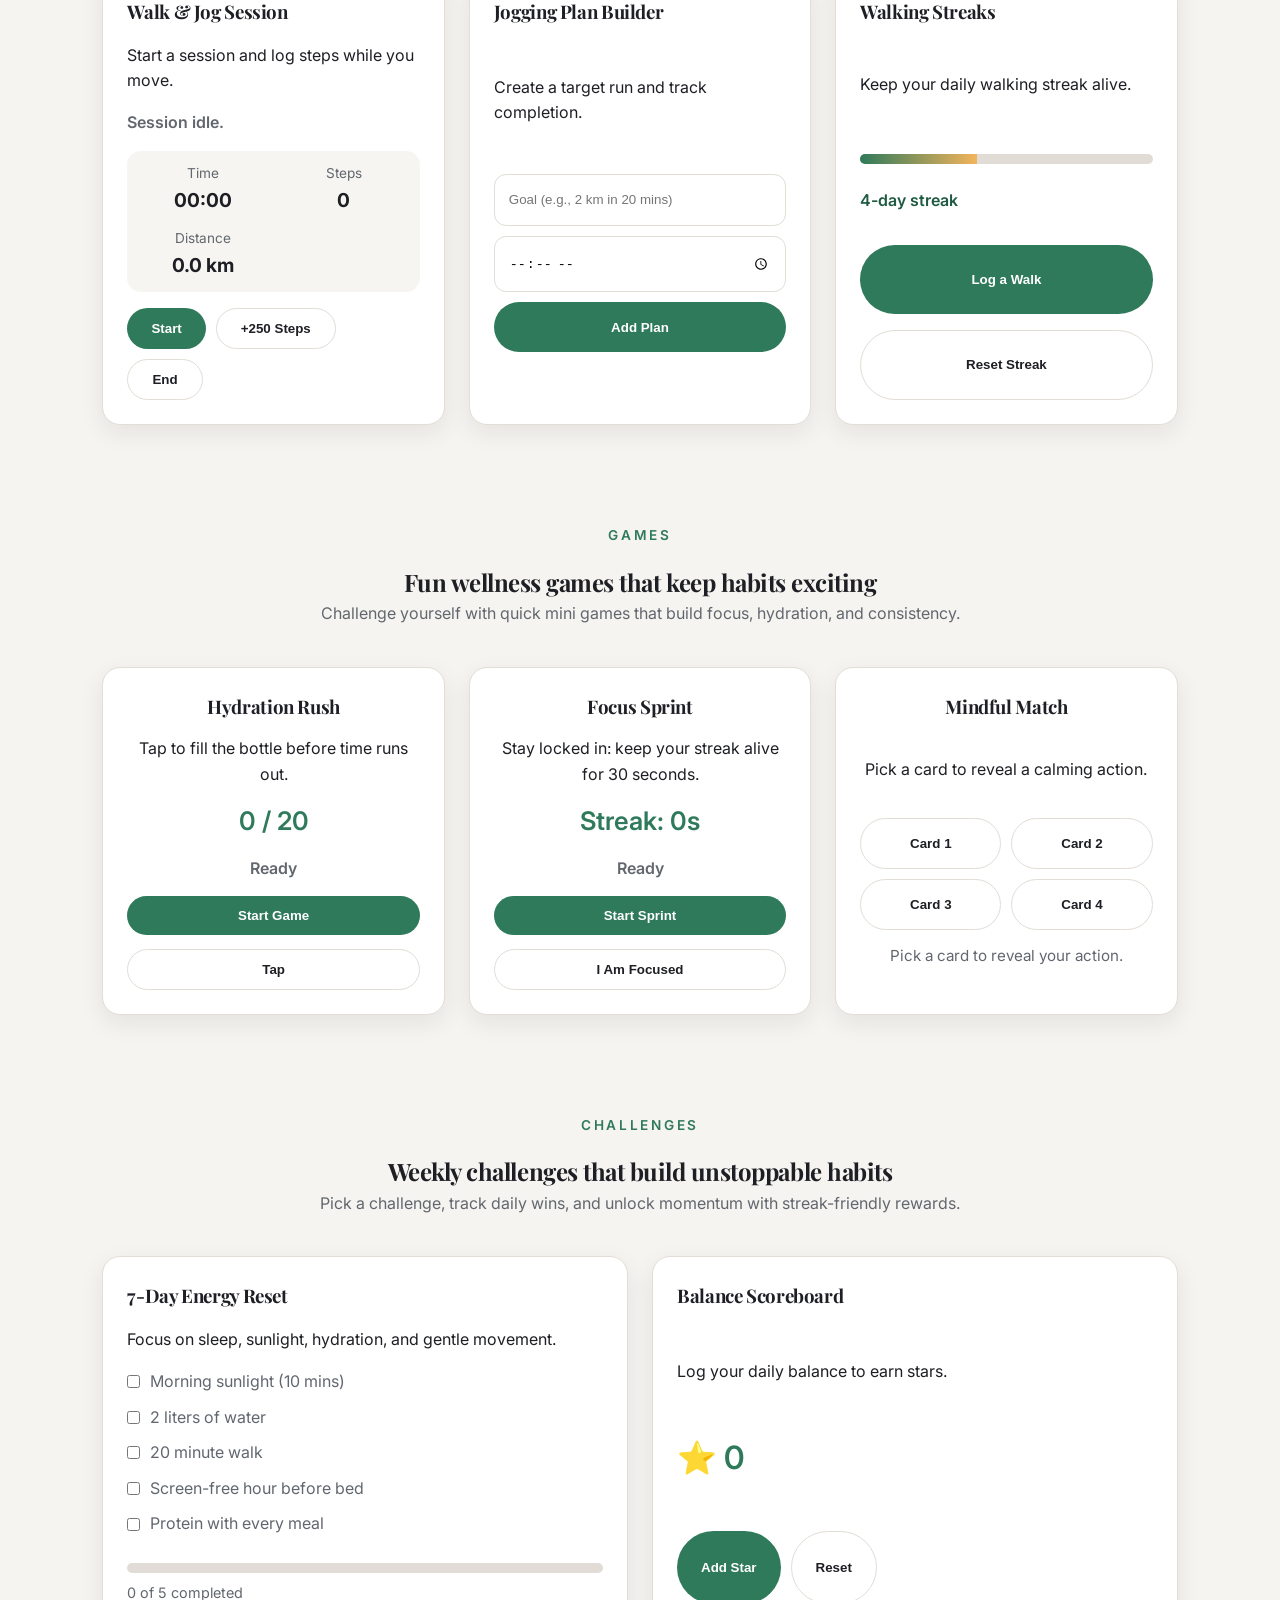
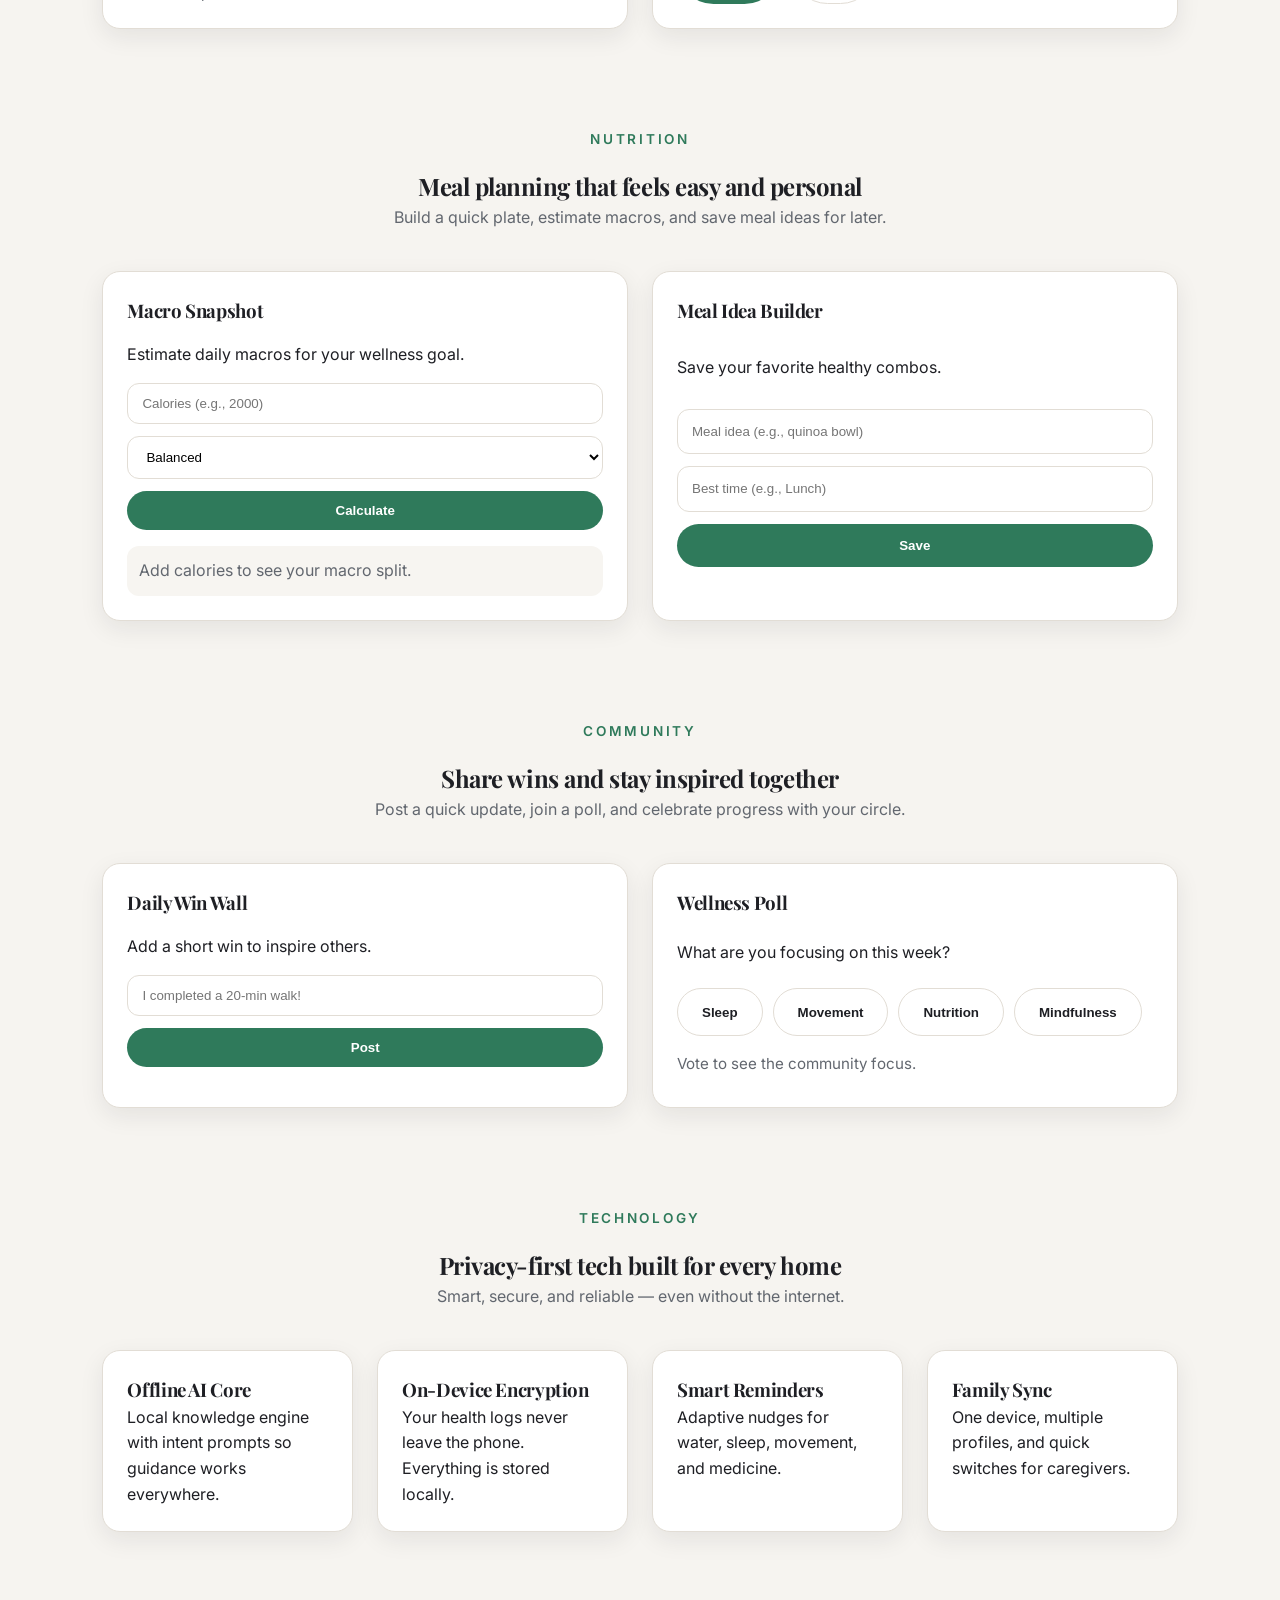
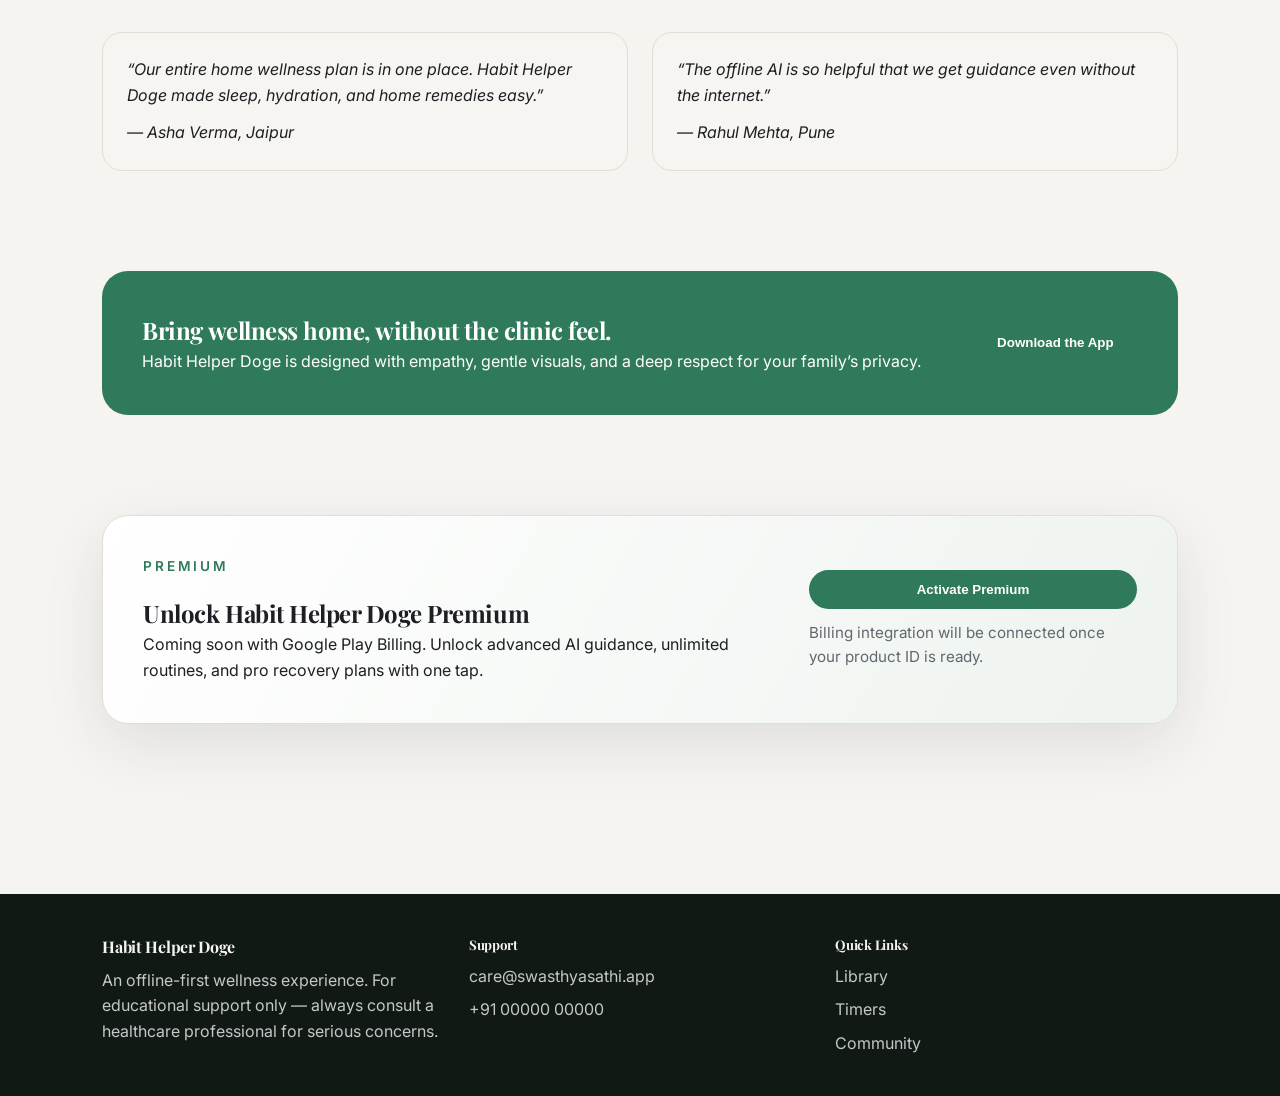
==== commit 886bbe7e: "Expand app with challenges, nutrition, and community" ====
--- a/index.html
+++ b/index.html
@@ -23,6 +23,9 @@
           <a href="#dashboard">Dashboard</a>
           <a href="#movement">Movement</a>
           <a href="#games">Games</a>
+          <a href="#challenges">Challenges</a>
+          <a href="#nutrition">Nutrition</a>
+          <a href="#community">Community</a>
           <a href="#tech">Tech</a>
           <a href="#premium">Premium</a>
         </div>
@@ -523,6 +526,139 @@
             </div>
             <div class="mindful-result" id="mindfulResult">
               Pick a card to reveal your action.
+            </div>
+          </div>
+        </div>
+      </section>
+
+      <section class="challenges" id="challenges">
+        <div class="section-heading">
+          <p class="eyebrow">Challenges</p>
+          <h2>Weekly challenges that build unstoppable habits</h2>
+          <p>
+            Pick a challenge, track daily wins, and unlock momentum with streak-friendly
+            rewards.
+          </p>
+        </div>
+        <div class="challenge-grid">
+          <div class="challenge-card">
+            <h3>7-Day Energy Reset</h3>
+            <p>Focus on sleep, sunlight, hydration, and gentle movement.</p>
+            <div class="challenge-list" id="challengeList">
+              <label><input type="checkbox" /> Morning sunlight (10 mins)</label>
+              <label><input type="checkbox" /> 2 liters of water</label>
+              <label><input type="checkbox" /> 20 minute walk</label>
+              <label><input type="checkbox" /> Screen-free hour before bed</label>
+              <label><input type="checkbox" /> Protein with every meal</label>
+            </div>
+            <div class="challenge-progress">
+              <div class="progress">
+                <span id="challengeProgress" style="width: 0%"></span>
+              </div>
+              <p id="challengeLabel">0 of 5 completed</p>
+            </div>
+          </div>
+          <div class="challenge-card">
+            <h3>Balance Scoreboard</h3>
+            <p>Log your daily balance to earn stars.</p>
+            <div class="balance-score" id="balanceScore">⭐ 0</div>
+            <div class="balance-actions">
+              <button class="primary" id="addBalance" type="button">Add Star</button>
+              <button class="ghost" id="resetBalance" type="button">Reset</button>
+            </div>
+          </div>
+        </div>
+      </section>
+
+      <section class="nutrition" id="nutrition">
+        <div class="section-heading">
+          <p class="eyebrow">Nutrition</p>
+          <h2>Meal planning that feels easy and personal</h2>
+          <p>
+            Build a quick plate, estimate macros, and save meal ideas for later.
+          </p>
+        </div>
+        <div class="nutrition-grid">
+          <div class="nutrition-card">
+            <h3>Macro Snapshot</h3>
+            <p>Estimate daily macros for your wellness goal.</p>
+            <form class="macro-form" id="macroForm">
+              <input
+                type="number"
+                id="macroCalories"
+                min="1200"
+                max="4000"
+                placeholder="Calories (e.g., 2000)"
+                required
+              />
+              <select id="macroGoal" required>
+                <option value="balanced">Balanced</option>
+                <option value="lean">Lean &amp; Light</option>
+                <option value="strength">Strength &amp; Recovery</option>
+              </select>
+              <button class="primary" type="submit">Calculate</button>
+            </form>
+            <div class="macro-result" id="macroResult">
+              Add calories to see your macro split.
+            </div>
+          </div>
+          <div class="nutrition-card">
+            <h3>Meal Idea Builder</h3>
+            <p>Save your favorite healthy combos.</p>
+            <form class="meal-form" id="mealForm">
+              <input
+                type="text"
+                id="mealIdea"
+                placeholder="Meal idea (e.g., quinoa bowl)"
+                required
+              />
+              <input
+                type="text"
+                id="mealTime"
+                placeholder="Best time (e.g., Lunch)"
+                required
+              />
+              <button class="primary" type="submit">Save</button>
+            </form>
+            <ul class="meal-list" id="mealList"></ul>
+          </div>
+        </div>
+      </section>
+
+      <section class="community" id="community">
+        <div class="section-heading">
+          <p class="eyebrow">Community</p>
+          <h2>Share wins and stay inspired together</h2>
+          <p>
+            Post a quick update, join a poll, and celebrate progress with your circle.
+          </p>
+        </div>
+        <div class="community-grid">
+          <div class="community-card">
+            <h3>Daily Win Wall</h3>
+            <p>Add a short win to inspire others.</p>
+            <form class="win-form" id="winForm">
+              <input
+                type="text"
+                id="winInput"
+                placeholder="I completed a 20-min walk!"
+                required
+              />
+              <button class="primary" type="submit">Post</button>
+            </form>
+            <ul class="win-list" id="winList"></ul>
+          </div>
+          <div class="community-card">
+            <h3>Wellness Poll</h3>
+            <p>What are you focusing on this week?</p>
+            <div class="poll-options" id="pollOptions">
+              <button type="button" class="ghost">Sleep</button>
+              <button type="button" class="ghost">Movement</button>
+              <button type="button" class="ghost">Nutrition</button>
+              <button type="button" class="ghost">Mindfulness</button>
+            </div>
+            <div class="poll-result" id="pollResult">
+              Vote to see the community focus.
             </div>
           </div>
         </div>
--- a/styles.css
+++ b/styles.css
@@ -661,6 +661,180 @@
   font-size: 0.95rem;
 }
 
+.challenges {
+  margin-top: 100px;
+}
+
+.challenge-grid {
+  display: grid;
+  grid-template-columns: repeat(auto-fit, minmax(260px, 1fr));
+  gap: 24px;
+}
+
+.challenge-card {
+  background: var(--surface);
+  padding: 24px;
+  border-radius: 18px;
+  border: 1px solid var(--border);
+  box-shadow: 0 8px 24px rgba(30, 31, 36, 0.08);
+  display: grid;
+  gap: 16px;
+}
+
+.challenge-list {
+  display: grid;
+  gap: 10px;
+  color: var(--muted);
+}
+
+.challenge-list label {
+  display: flex;
+  gap: 10px;
+  align-items: center;
+}
+
+.challenge-progress p {
+  margin-top: 8px;
+  color: var(--muted);
+  font-size: 0.9rem;
+}
+
+.balance-score {
+  font-size: 2rem;
+  font-weight: 600;
+  color: var(--primary);
+}
+
+.balance-actions {
+  display: flex;
+  flex-wrap: wrap;
+  gap: 10px;
+}
+
+.nutrition {
+  margin-top: 100px;
+}
+
+.nutrition-grid {
+  display: grid;
+  grid-template-columns: repeat(auto-fit, minmax(260px, 1fr));
+  gap: 24px;
+}
+
+.nutrition-card {
+  background: var(--surface);
+  padding: 24px;
+  border-radius: 18px;
+  border: 1px solid var(--border);
+  box-shadow: 0 8px 24px rgba(30, 31, 36, 0.08);
+  display: grid;
+  gap: 16px;
+}
+
+.macro-form,
+.meal-form {
+  display: grid;
+  gap: 12px;
+}
+
+.macro-form input,
+.meal-form input,
+.macro-form select {
+  padding: 12px 14px;
+  border-radius: 12px;
+  border: 1px solid var(--border);
+  background: #fff;
+}
+
+.macro-result {
+  background: #f7f5f1;
+  padding: 12px;
+  border-radius: 12px;
+  color: var(--muted);
+}
+
+.meal-list {
+  list-style: none;
+  display: grid;
+  gap: 10px;
+}
+
+.meal-list li {
+  background: #f7f5f1;
+  padding: 10px 14px;
+  border-radius: 12px;
+  display: flex;
+  justify-content: space-between;
+  align-items: center;
+  gap: 10px;
+  font-size: 0.95rem;
+}
+
+.community {
+  margin-top: 100px;
+}
+
+.community-grid {
+  display: grid;
+  grid-template-columns: repeat(auto-fit, minmax(260px, 1fr));
+  gap: 24px;
+}
+
+.community-card {
+  background: var(--surface);
+  padding: 24px;
+  border-radius: 18px;
+  border: 1px solid var(--border);
+  box-shadow: 0 8px 24px rgba(30, 31, 36, 0.08);
+  display: grid;
+  gap: 16px;
+}
+
+.win-form {
+  display: grid;
+  gap: 12px;
+}
+
+.win-form input {
+  padding: 12px 14px;
+  border-radius: 12px;
+  border: 1px solid var(--border);
+}
+
+.win-list {
+  list-style: none;
+  display: grid;
+  gap: 10px;
+}
+
+.win-list li {
+  background: #f7f5f1;
+  padding: 10px 14px;
+  border-radius: 12px;
+  display: flex;
+  justify-content: space-between;
+  align-items: center;
+  gap: 10px;
+  font-size: 0.95rem;
+}
+
+.poll-options {
+  display: flex;
+  flex-wrap: wrap;
+  gap: 10px;
+}
+
+.poll-options button.active {
+  background: var(--primary);
+  color: white;
+  border-color: transparent;
+}
+
+.poll-result {
+  color: var(--muted);
+  font-size: 0.95rem;
+}
+
 .tech {
   margin-top: 100px;
 }
@@ -803,7 +977,10 @@
   .feature-grid,
   .tech-grid,
   .movement-grid,
-  .games-grid {
+  .games-grid,
+  .challenge-grid,
+  .nutrition-grid,
+  .community-grid {
     grid-template-columns: 1fr;
   }
 
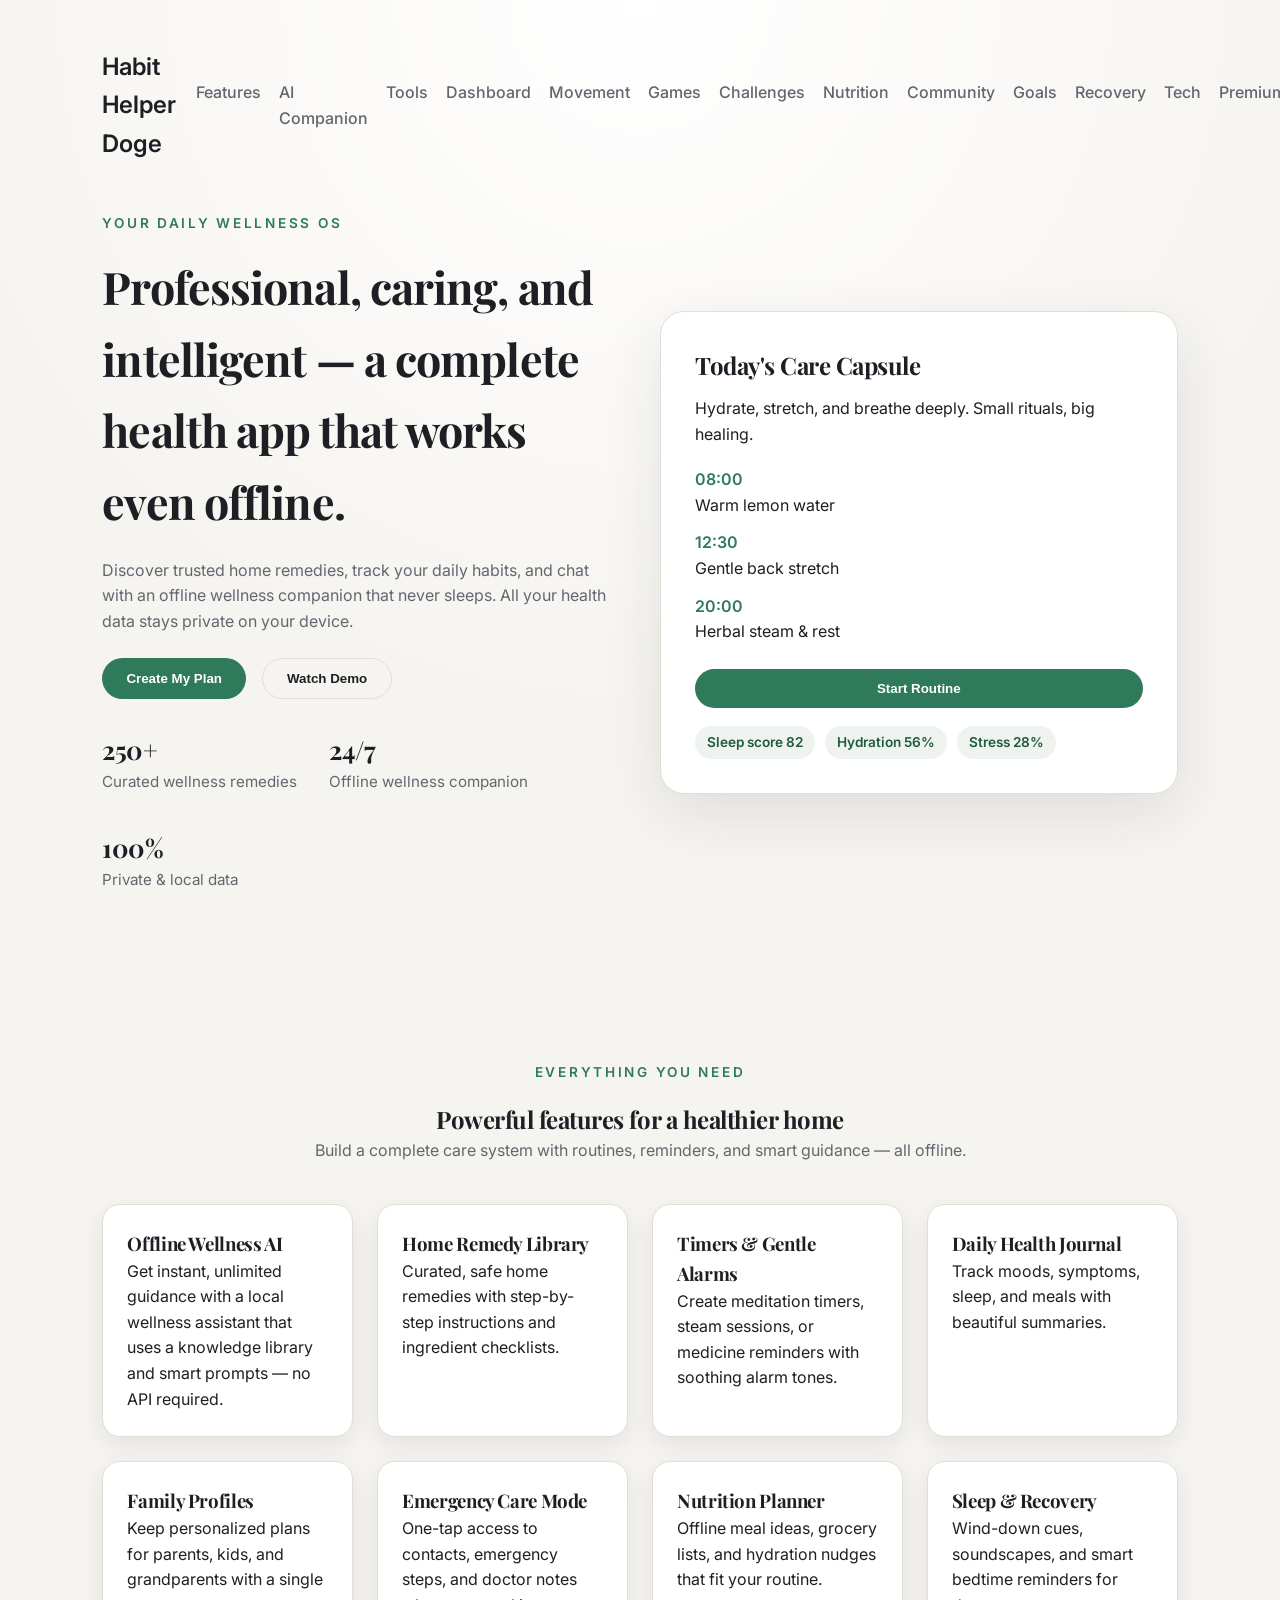
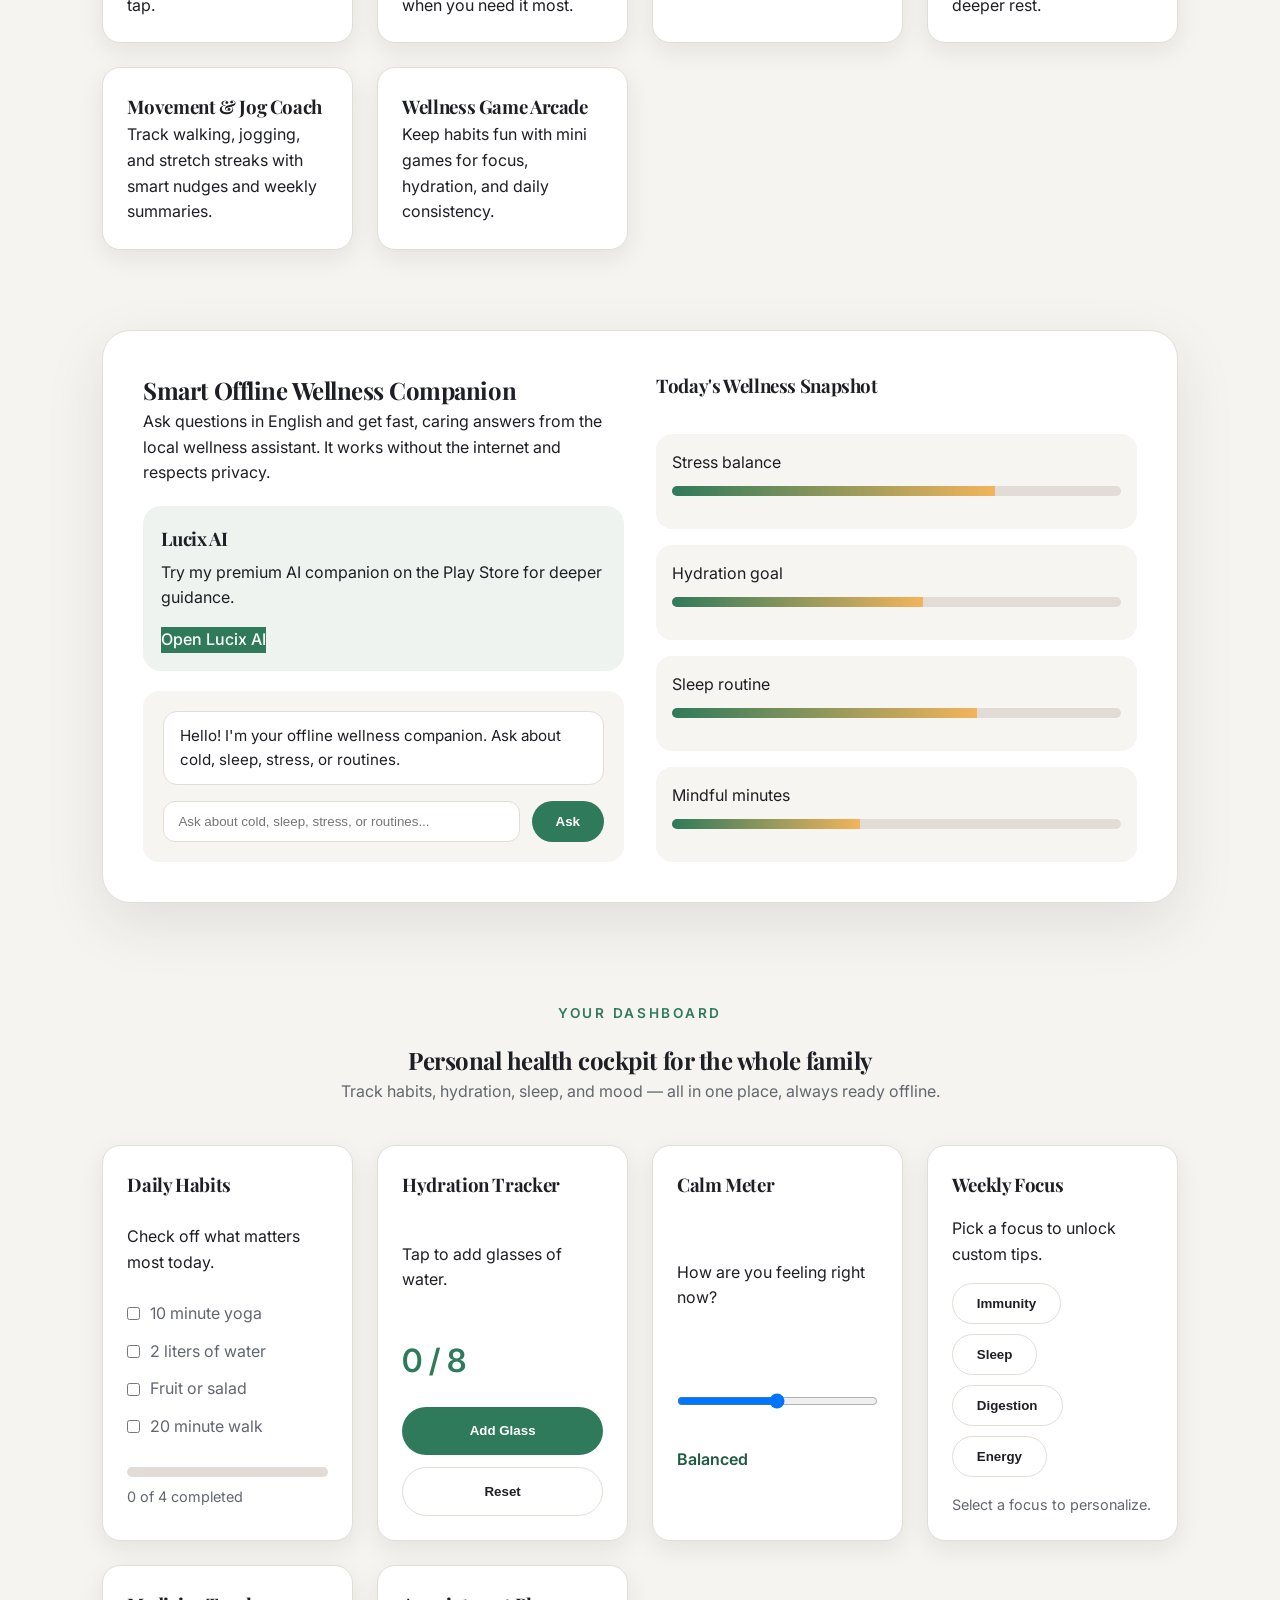
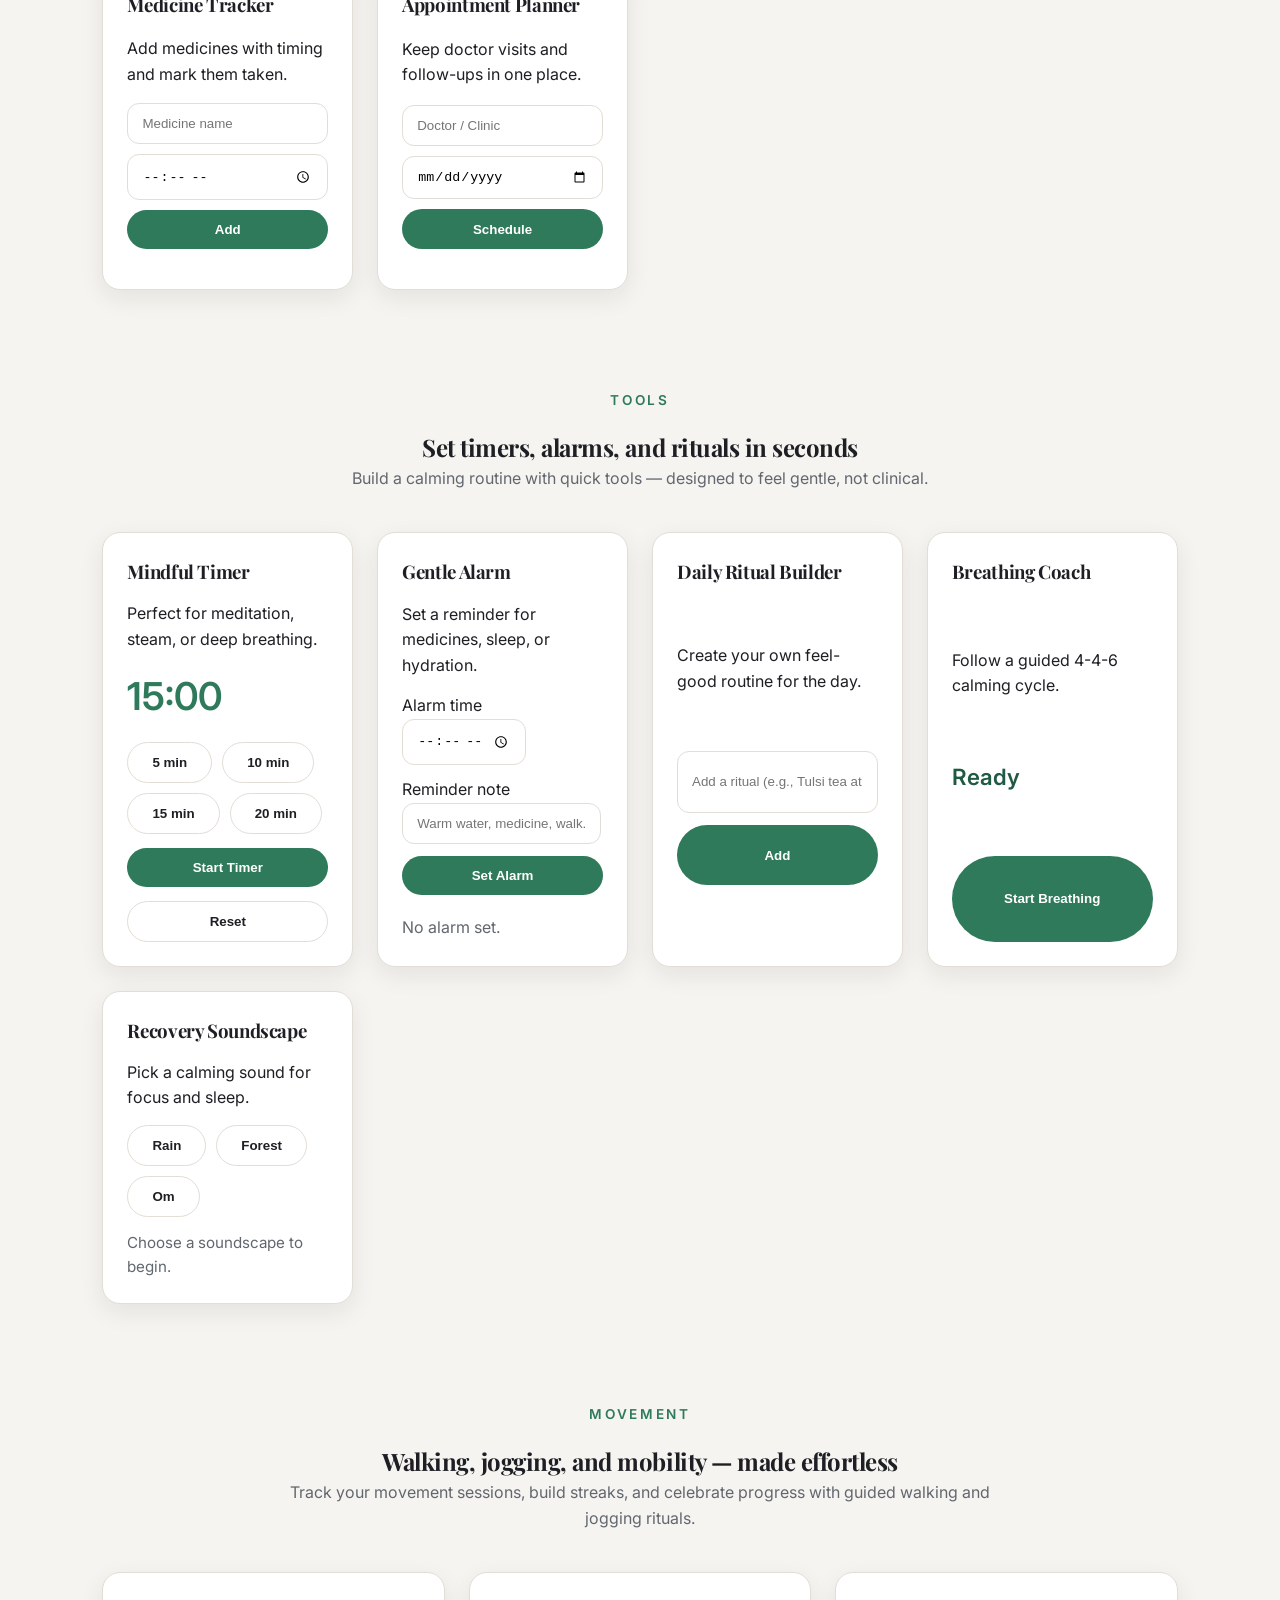
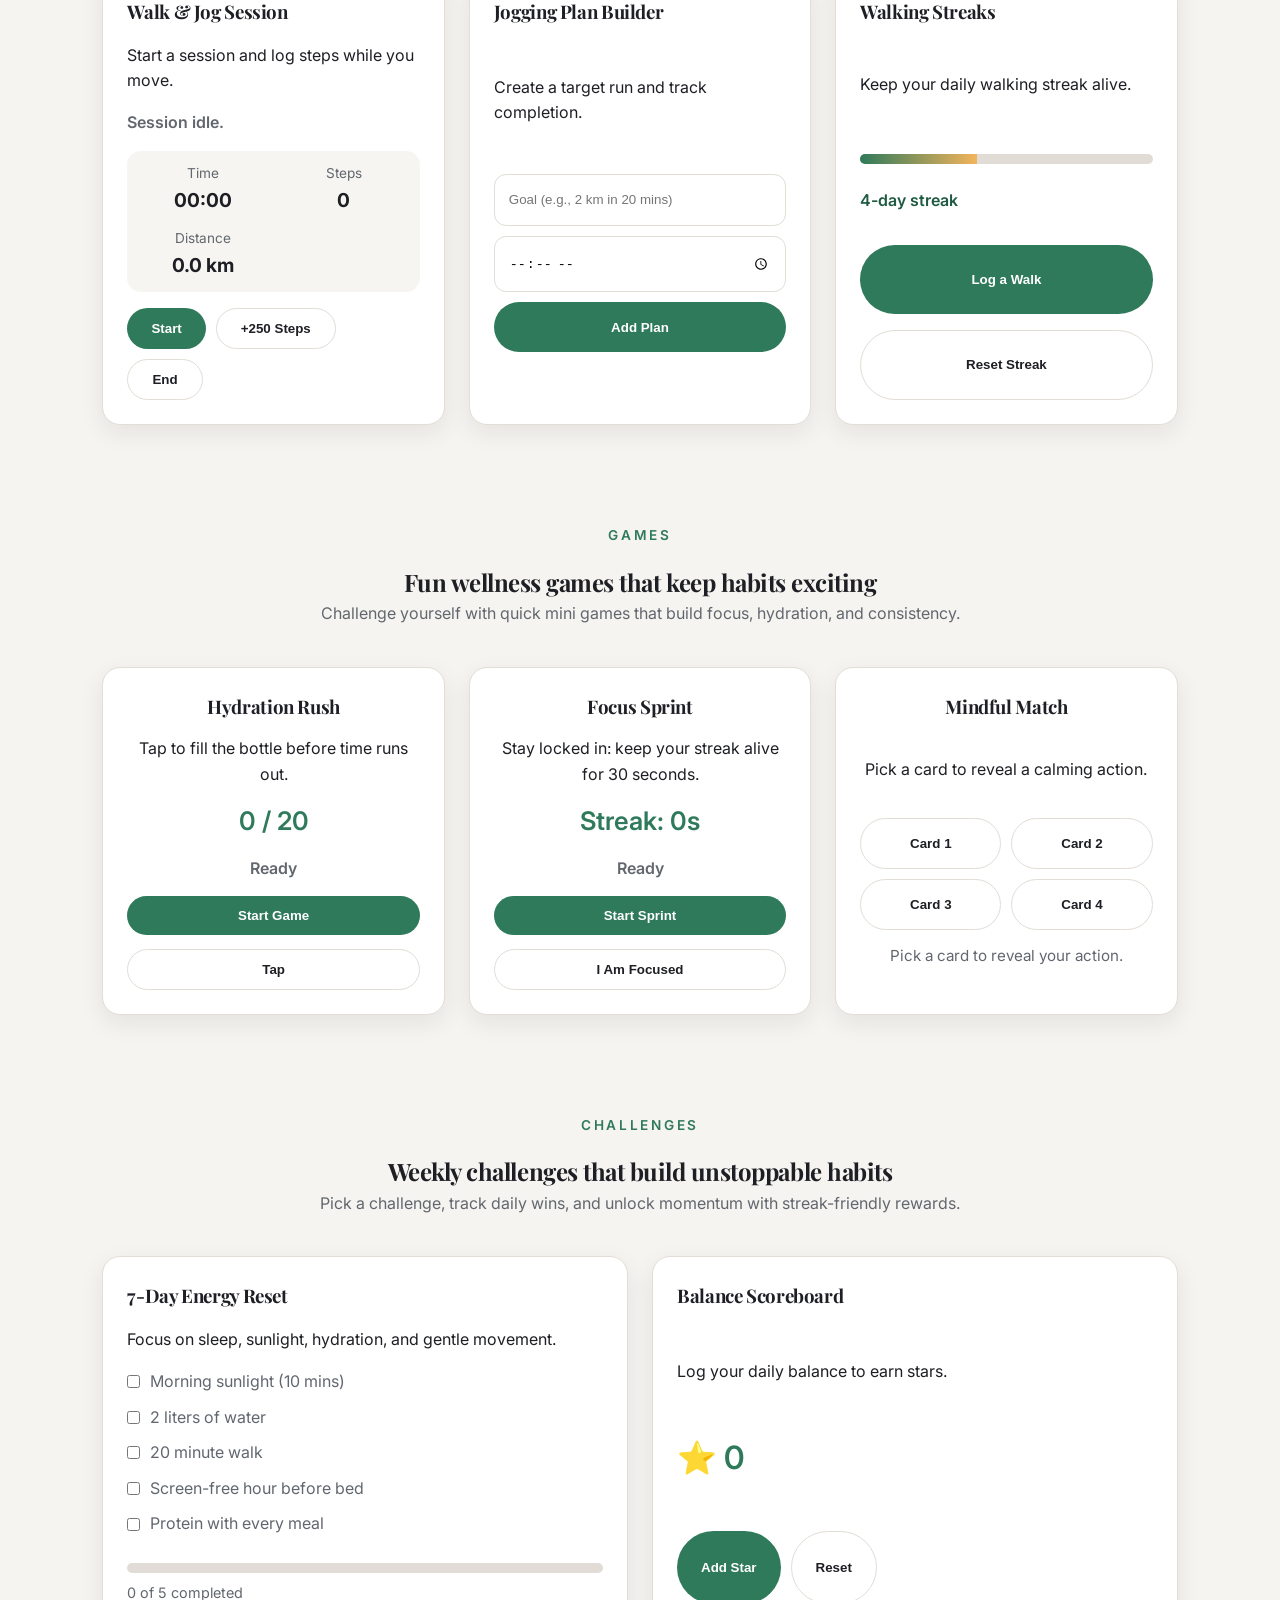
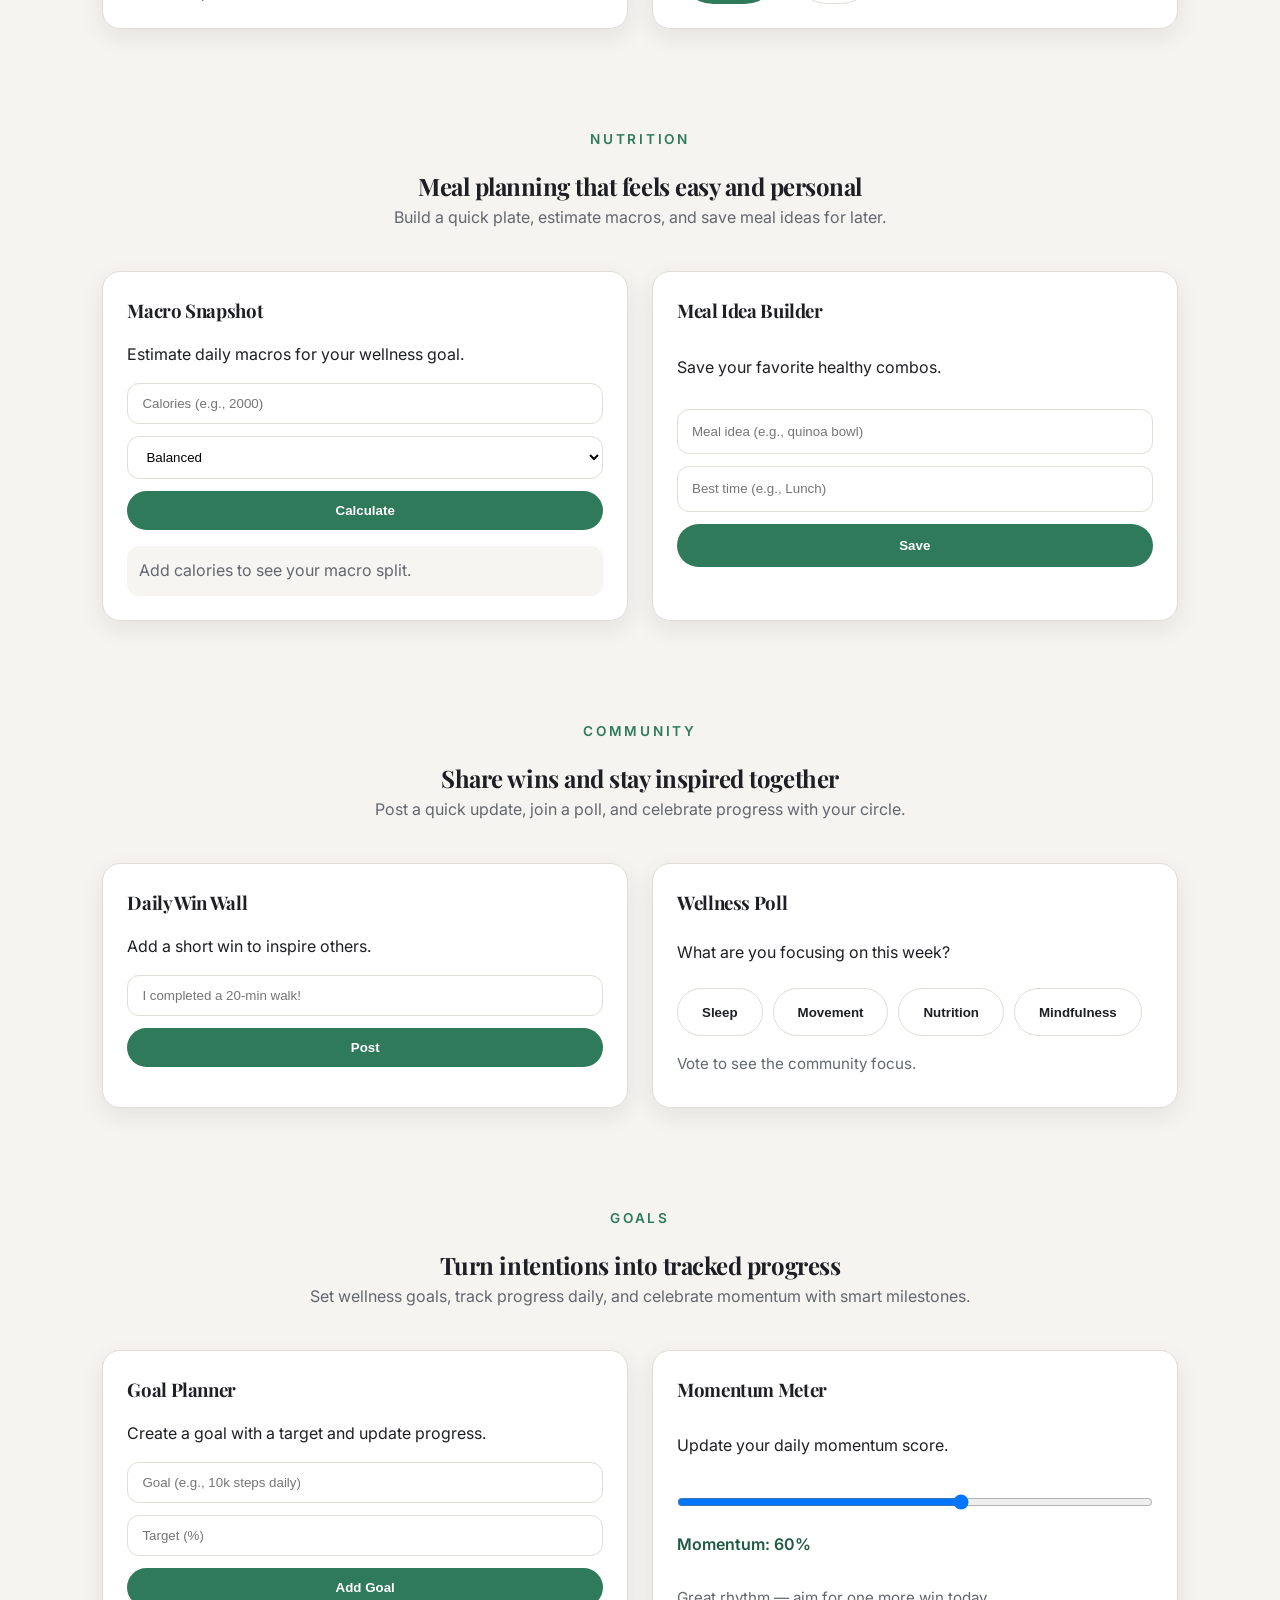
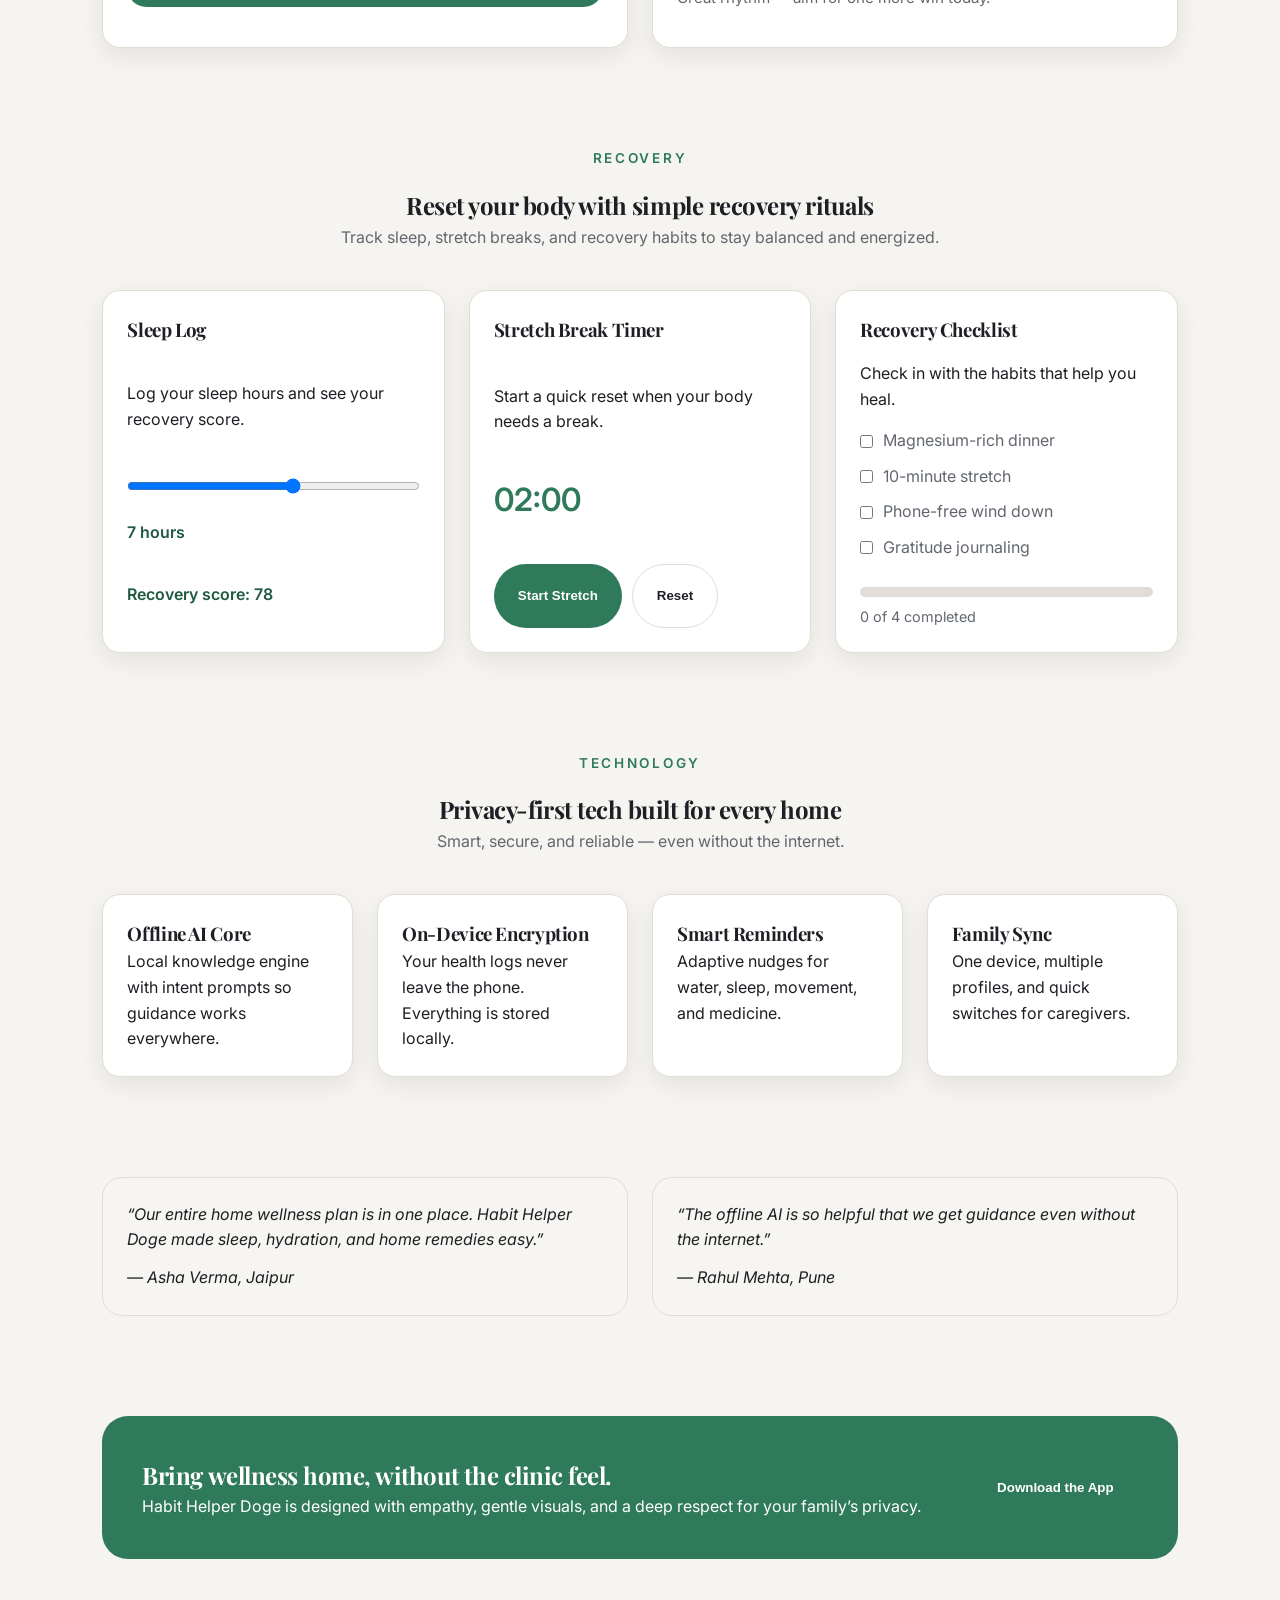
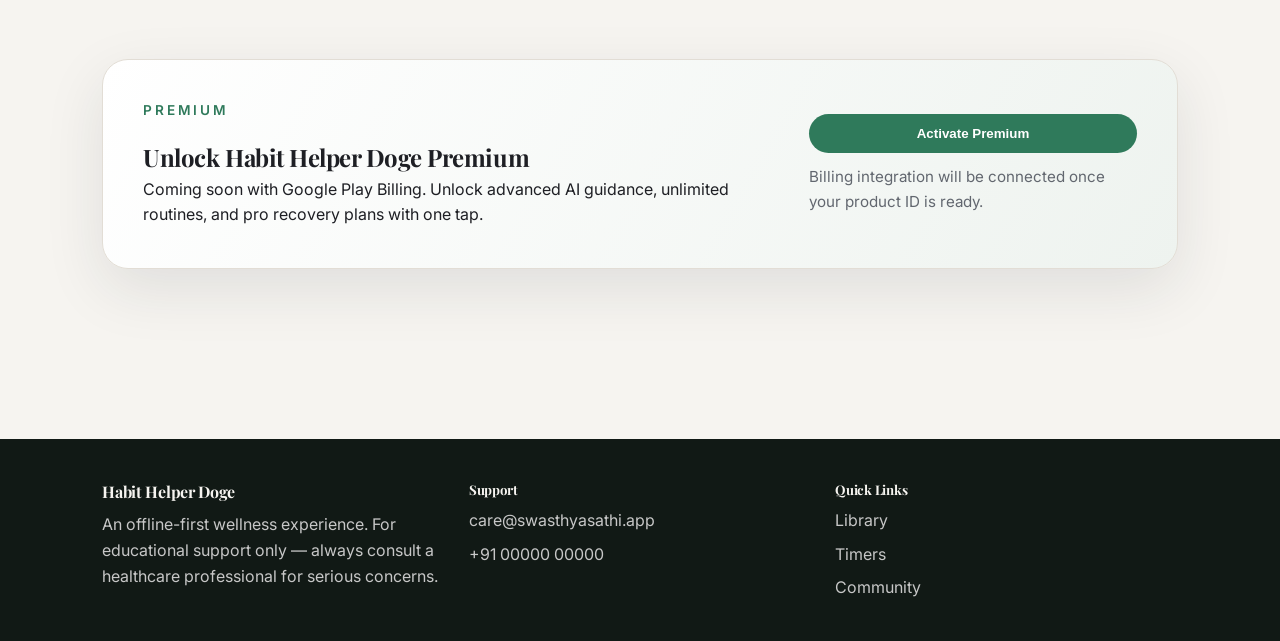
==== commit ad9d704d: "Add goals, recovery, and usage guide" ====
--- a/index.html
+++ b/index.html
@@ -26,6 +26,8 @@
           <a href="#challenges">Challenges</a>
           <a href="#nutrition">Nutrition</a>
           <a href="#community">Community</a>
+          <a href="#goals">Goals</a>
+          <a href="#recovery">Recovery</a>
           <a href="#tech">Tech</a>
           <a href="#premium">Premium</a>
         </div>
@@ -659,6 +661,97 @@
             </div>
             <div class="poll-result" id="pollResult">
               Vote to see the community focus.
+            </div>
+          </div>
+        </div>
+      </section>
+
+      <section class="goals" id="goals">
+        <div class="section-heading">
+          <p class="eyebrow">Goals</p>
+          <h2>Turn intentions into tracked progress</h2>
+          <p>
+            Set wellness goals, track progress daily, and celebrate momentum with smart
+            milestones.
+          </p>
+        </div>
+        <div class="goals-grid">
+          <div class="goals-card">
+            <h3>Goal Planner</h3>
+            <p>Create a goal with a target and update progress.</p>
+            <form class="goal-form" id="goalForm">
+              <input
+                type="text"
+                id="goalName"
+                placeholder="Goal (e.g., 10k steps daily)"
+                required
+              />
+              <input
+                type="number"
+                id="goalTarget"
+                min="1"
+                max="100"
+                placeholder="Target (%)"
+                required
+              />
+              <button class="primary" type="submit">Add Goal</button>
+            </form>
+            <ul class="goal-list" id="goalList"></ul>
+          </div>
+          <div class="goals-card">
+            <h3>Momentum Meter</h3>
+            <p>Update your daily momentum score.</p>
+            <input type="range" id="momentumRange" min="0" max="100" value="60" />
+            <div class="momentum-label" id="momentumLabel">Momentum: 60%</div>
+            <div class="momentum-note" id="momentumNote">
+              Keep going — consistency beats intensity.
+            </div>
+          </div>
+        </div>
+      </section>
+
+      <section class="recovery" id="recovery">
+        <div class="section-heading">
+          <p class="eyebrow">Recovery</p>
+          <h2>Reset your body with simple recovery rituals</h2>
+          <p>
+            Track sleep, stretch breaks, and recovery habits to stay balanced and
+            energized.
+          </p>
+        </div>
+        <div class="recovery-grid">
+          <div class="recovery-card">
+            <h3>Sleep Log</h3>
+            <p>Log your sleep hours and see your recovery score.</p>
+            <input type="range" id="sleepRange" min="3" max="10" value="7" />
+            <div class="sleep-label" id="sleepLabel">7 hours</div>
+            <div class="sleep-score" id="sleepScore">Recovery score: 78</div>
+          </div>
+          <div class="recovery-card">
+            <h3>Stretch Break Timer</h3>
+            <p>Start a quick reset when your body needs a break.</p>
+            <div class="stretch-timer" id="stretchTimer">02:00</div>
+            <div class="stretch-actions">
+              <button class="primary" id="startStretch" type="button">
+                Start Stretch
+              </button>
+              <button class="ghost" id="resetStretch" type="button">Reset</button>
+            </div>
+          </div>
+          <div class="recovery-card">
+            <h3>Recovery Checklist</h3>
+            <p>Check in with the habits that help you heal.</p>
+            <div class="recovery-list" id="recoveryList">
+              <label><input type="checkbox" /> Magnesium-rich dinner</label>
+              <label><input type="checkbox" /> 10-minute stretch</label>
+              <label><input type="checkbox" /> Phone-free wind down</label>
+              <label><input type="checkbox" /> Gratitude journaling</label>
+            </div>
+            <div class="recovery-progress">
+              <div class="progress">
+                <span id="recoveryProgress" style="width: 0%"></span>
+              </div>
+              <p id="recoveryLabel">0 of 4 completed</p>
             </div>
           </div>
         </div>
--- a/styles.css
+++ b/styles.css
@@ -835,6 +835,129 @@
   font-size: 0.95rem;
 }
 
+.goals {
+  margin-top: 100px;
+}
+
+.goals-grid {
+  display: grid;
+  grid-template-columns: repeat(auto-fit, minmax(260px, 1fr));
+  gap: 24px;
+}
+
+.goals-card {
+  background: var(--surface);
+  padding: 24px;
+  border-radius: 18px;
+  border: 1px solid var(--border);
+  box-shadow: 0 8px 24px rgba(30, 31, 36, 0.08);
+  display: grid;
+  gap: 16px;
+}
+
+.goal-form {
+  display: grid;
+  gap: 12px;
+}
+
+.goal-form input {
+  padding: 12px 14px;
+  border-radius: 12px;
+  border: 1px solid var(--border);
+}
+
+.goal-list {
+  list-style: none;
+  display: grid;
+  gap: 12px;
+}
+
+.goal-list li {
+  background: #f7f5f1;
+  padding: 12px 14px;
+  border-radius: 12px;
+  display: grid;
+  gap: 8px;
+}
+
+.goal-progress {
+  display: flex;
+  align-items: center;
+  gap: 10px;
+  font-size: 0.9rem;
+  color: var(--muted);
+}
+
+.goal-progress input[type="range"] {
+  flex: 1;
+}
+
+.momentum-label {
+  font-weight: 600;
+  color: var(--primary-dark);
+}
+
+.momentum-note {
+  color: var(--muted);
+  font-size: 0.95rem;
+}
+
+.recovery {
+  margin-top: 100px;
+}
+
+.recovery-grid {
+  display: grid;
+  grid-template-columns: repeat(auto-fit, minmax(260px, 1fr));
+  gap: 24px;
+}
+
+.recovery-card {
+  background: var(--surface);
+  padding: 24px;
+  border-radius: 18px;
+  border: 1px solid var(--border);
+  box-shadow: 0 8px 24px rgba(30, 31, 36, 0.08);
+  display: grid;
+  gap: 16px;
+}
+
+.sleep-label,
+.sleep-score {
+  color: var(--primary-dark);
+  font-weight: 600;
+}
+
+.stretch-timer {
+  font-size: 2rem;
+  font-weight: 600;
+  color: var(--primary);
+}
+
+.stretch-actions {
+  display: flex;
+  flex-wrap: wrap;
+  gap: 10px;
+}
+
+.recovery-list {
+  display: grid;
+  gap: 10px;
+  color: var(--muted);
+}
+
+.recovery-list label {
+  display: flex;
+  gap: 10px;
+  align-items: center;
+}
+
+.recovery-progress p {
+  margin-top: 8px;
+  color: var(--muted);
+  font-size: 0.9rem;
+}
+
 .tech {
   margin-top: 100px;
 }
@@ -980,7 +1103,9 @@
   .games-grid,
   .challenge-grid,
   .nutrition-grid,
-  .community-grid {
+  .community-grid,
+  .goals-grid,
+  .recovery-grid {
     grid-template-columns: 1fr;
   }
 
